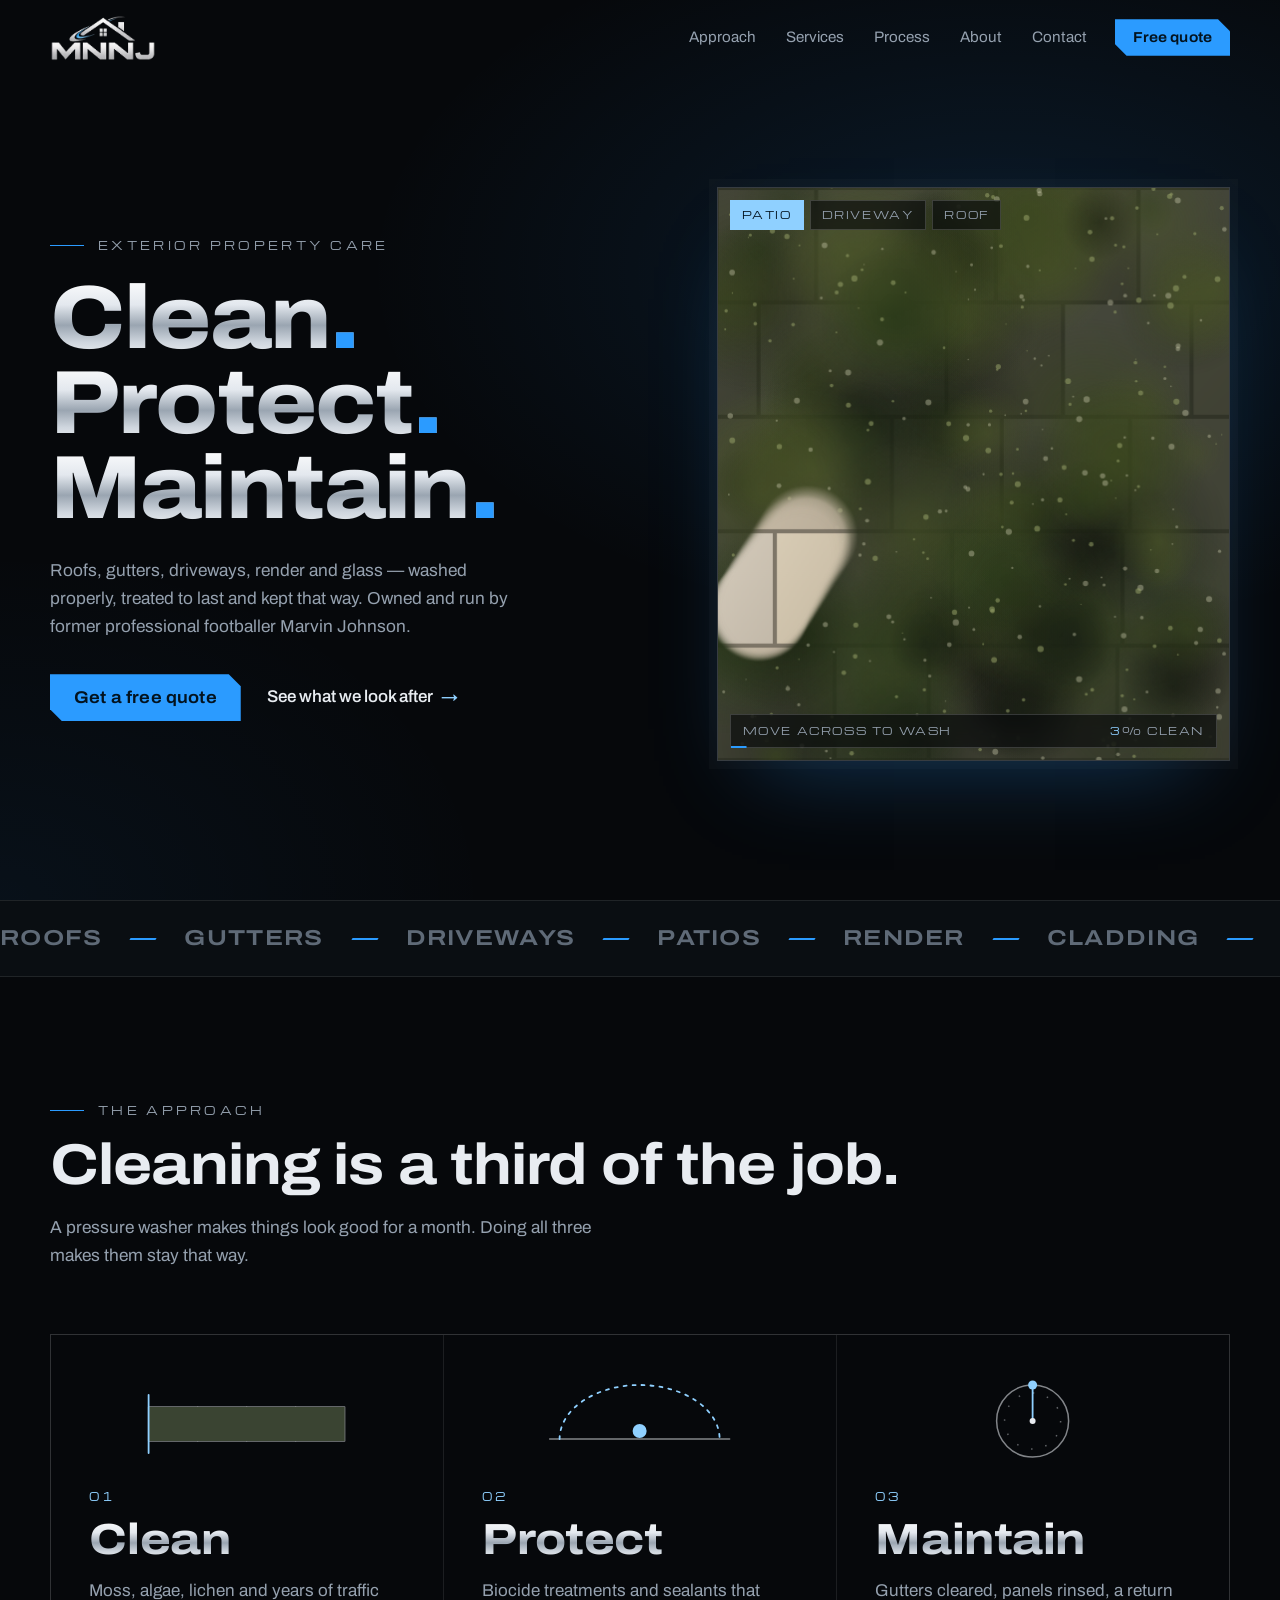
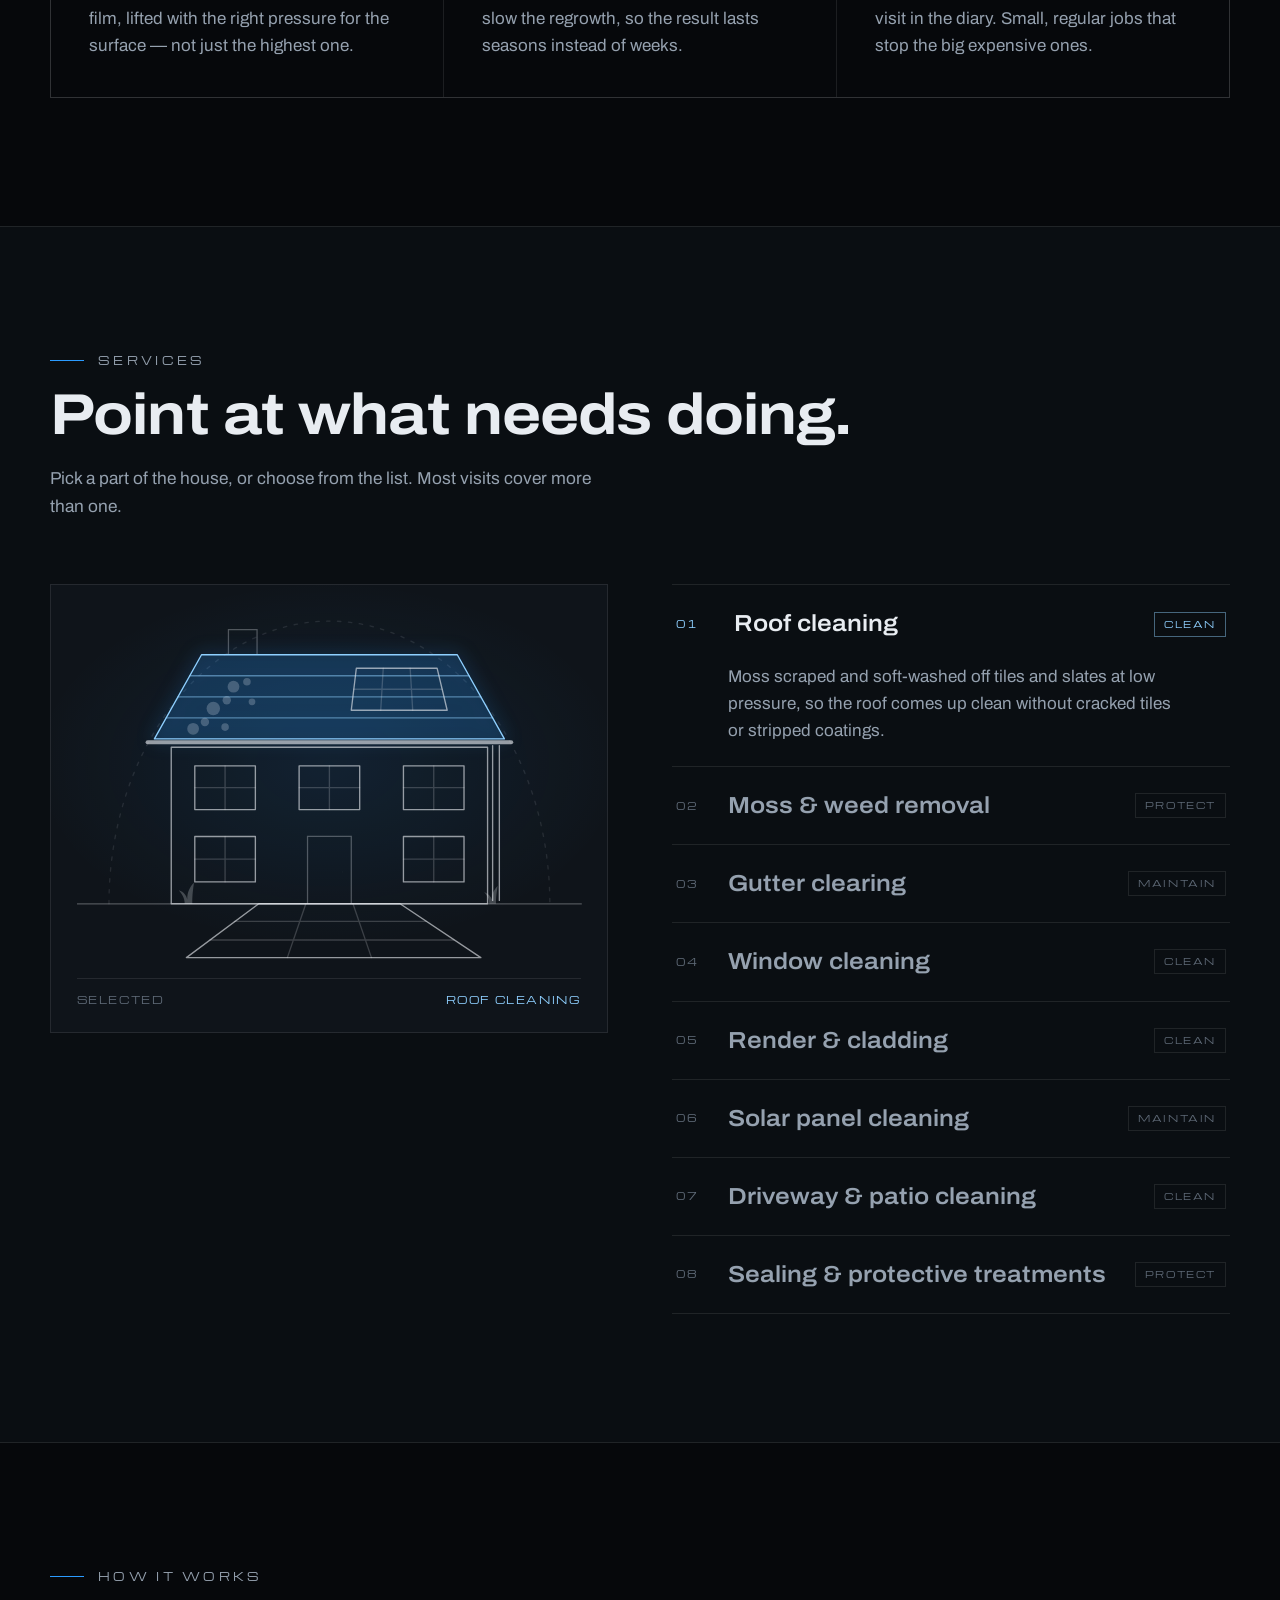
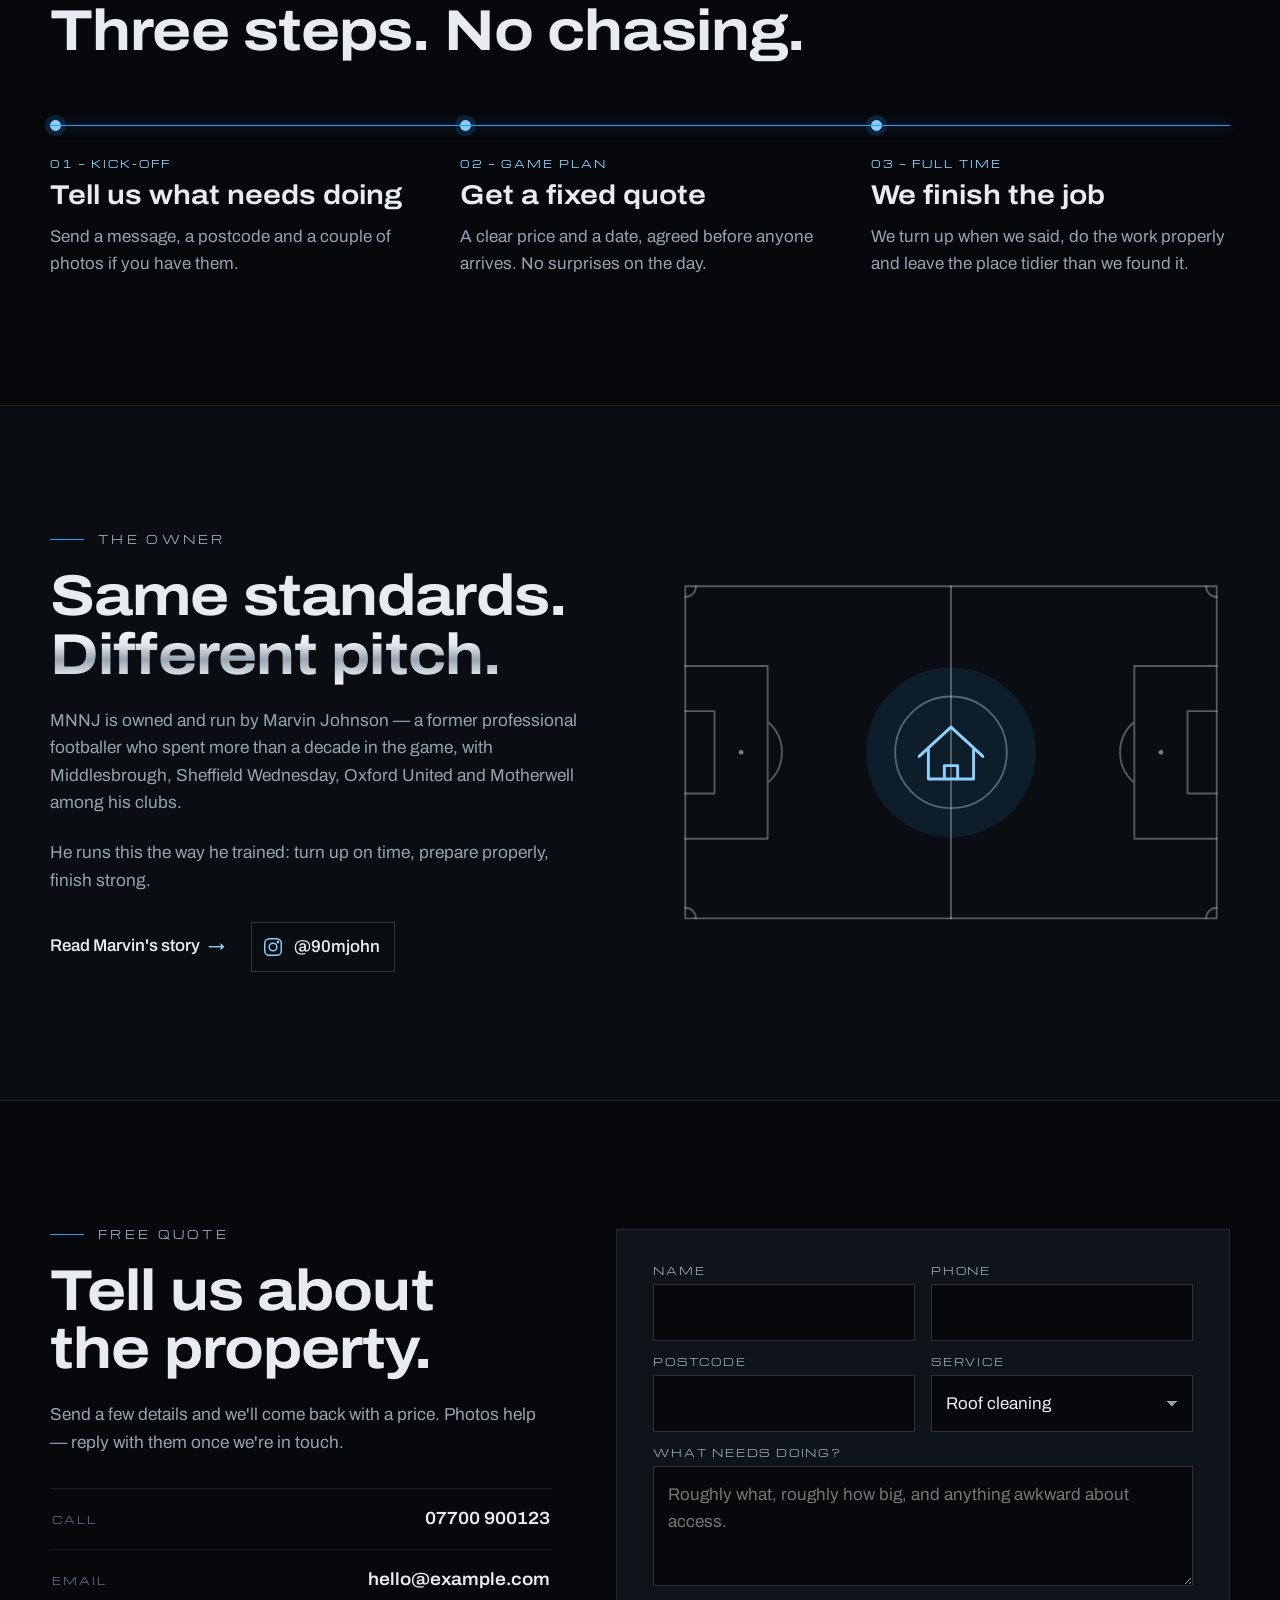
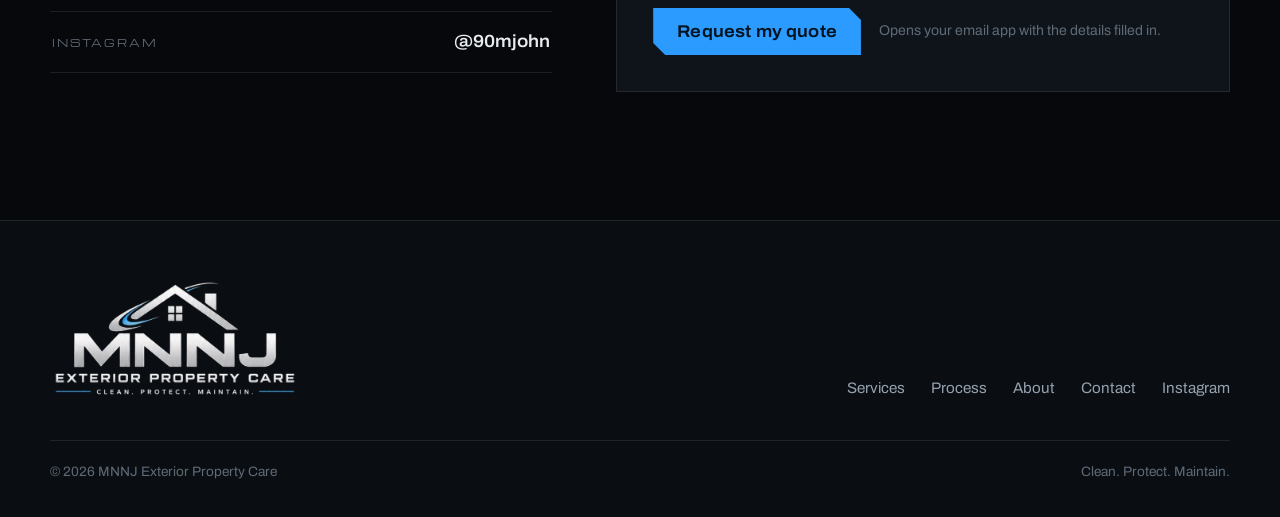
==== index.html @ 8b4bb260 "Add MNNJ Exterior Property Care site Static homepage and About page: hero with wipe-in headline and " ====
<!doctype html>
<html lang="en-GB">
<head>
  <meta charset="utf-8">
  <meta name="viewport" content="width=device-width, initial-scale=1">
  <title>MNNJ Exterior Property Care — Clean. Protect. Maintain.</title>
  <meta name="description" content="Roof, gutter, driveway, render, window and solar panel cleaning — washed properly, treated to last and kept that way. Owned and run by former professional footballer Marvin Johnson.">
  <meta name="theme-color" content="#06080b">
  <link rel="icon" href="assets/img/favicon.png">
  <link rel="preconnect" href="https://fonts.googleapis.com">
  <link rel="preconnect" href="https://fonts.gstatic.com" crossorigin>
  <link href="https://fonts.googleapis.com/css2?family=Archivo:wdth,wght@62..125,100..900&family=Michroma&display=swap" rel="stylesheet">
  <link rel="stylesheet" href="assets/css/style.css">
  <script>document.documentElement.classList.add('js')</script>
</head>
<body>
  <!-- PLACEHOLDERS to replace before launch: phone 07700 900123, email hello@example.com -->
  <a class="skip" href="#main">Skip to content</a>

  <header class="nav" id="nav">
    <div class="wrap nav__in">
      <a class="nav__brand" href="index.html" aria-label="MNNJ Exterior Property Care — home">
        <img src="assets/img/logo-mark.png" alt="" width="526" height="229">
      </a>
      <nav class="nav__links" id="menu" aria-label="Primary">
        <a href="#approach">Approach</a>
        <a href="#services">Services</a>
        <a href="#process">Process</a>
        <a href="about.html">About</a>
        <a href="#quote">Contact</a>
      </nav>
      <a class="btn btn--sm nav__cta" href="#quote">Free quote</a>
      <button class="nav__toggle" type="button" aria-expanded="false" aria-controls="menu" aria-label="Menu"><span></span></button>
    </div>
  </header>

  <main id="main">

    <!-- HERO -->
    <section class="hero">
      <div class="wrap hero__in">
        <div class="hero__copy">
          <p class="eyebrow">Exterior property care</p>
          <h1 class="hero__title">
            <span class="wipe" style="--i:0"><span class="wipe__dirty" aria-hidden="true">Clean.</span><span class="wipe__clean">Clean<i>.</i></span></span>
            <span class="wipe" style="--i:1"><span class="wipe__dirty" aria-hidden="true">Protect.</span><span class="wipe__clean">Protect<i>.</i></span></span>
            <span class="wipe" style="--i:2"><span class="wipe__dirty" aria-hidden="true">Maintain.</span><span class="wipe__clean">Maintain<i>.</i></span></span>
          </h1>
          <p class="lead hero__lead">Roofs, gutters, driveways, render and glass — washed properly, treated to last and kept that way. Owned and run by former professional footballer Marvin Johnson.</p>
          <div class="hero__cta">
            <a class="btn" href="#quote">Get a free quote</a>
            <a class="link" href="#services">See what we look after <span aria-hidden="true">→</span></a>
          </div>
        </div>

        <div class="wash" id="wash" aria-label="Interactive demo: move across the dirty surface to wash it clean">
          <canvas class="wash__surface" aria-hidden="true"></canvas>
          <canvas class="wash__grime" aria-hidden="true"></canvas>
          <div class="wash__nozzle" aria-hidden="true"></div>
          <div class="wash__tabs" role="group" aria-label="Surface">
            <button type="button" data-surface="patio" aria-pressed="true">Patio</button>
            <button type="button" data-surface="drive" aria-pressed="false">Driveway</button>
            <button type="button" data-surface="roof" aria-pressed="false">Roof</button>
          </div>
          <div class="wash__hud">
            <span class="wash__hint--mouse">Move across to wash</span>
            <span class="wash__hint--touch">Swipe to wash</span>
            <span class="wash__pct"><b>0</b>% clean</span>
            <i class="wash__bar"></i>
          </div>
          <div class="wash__done">
            <span>Spotless. That's the job.</span>
            <button type="button" class="wash__reset">Dirty it again</button>
          </div>
        </div>
      </div>
    </section>

    <!-- MARQUEE -->
    <div class="marquee" aria-hidden="true">
      <div class="marquee__track">
        <div class="marquee__set"><span>Roofs</span><span>Gutters</span><span>Driveways</span><span>Patios</span><span>Render</span><span>Cladding</span><span>Windows</span><span>Solar panels</span><span>Fascias</span><span>Decking</span></div>
        <div class="marquee__set"><span>Roofs</span><span>Gutters</span><span>Driveways</span><span>Patios</span><span>Render</span><span>Cladding</span><span>Windows</span><span>Solar panels</span><span>Fascias</span><span>Decking</span></div>
      </div>
    </div>

    <!-- APPROACH: the three words in the logo -->
    <section class="section" id="approach">
      <div class="wrap">
        <div class="section__head" data-reveal>
          <p class="eyebrow">The approach</p>
          <h2 class="h2">Cleaning is a third of the job.</h2>
          <p class="lead">A pressure washer makes things look good for a month. Doing all three makes them stay that way.</p>
        </div>

        <div class="pillars">
          <article class="pillar" data-reveal style="--d:0">
            <svg class="pillar__art art-clean" viewBox="0 0 220 96" aria-hidden="true">
              <rect class="s" x="12" y="34" width="196" height="34"/>
              <path class="s" d="M61 34v34M110 34v34M159 34v34" opacity=".45"/>
              <rect class="grime" x="12" y="34" width="196" height="34"/>
              <path class="b blade" d="M12 22v58"/>
            </svg>
            <span class="pillar__num">01</span>
            <h3 class="chrome">Clean</h3>
            <p>Moss, algae, lichen and years of traffic film, lifted with the right pressure for the surface — not just the highest one.</p>
          </article>

          <article class="pillar" data-reveal style="--d:1">
            <svg class="pillar__art art-protect" viewBox="0 0 220 96" aria-hidden="true">
              <path class="s" d="M20 66h180"/>
              <path class="b dome" d="M30 66a80 54 0 0 1 160 0"/>
              <circle class="drop" cx="110" cy="58" r="7"/>
            </svg>
            <span class="pillar__num">02</span>
            <h3 class="chrome">Protect</h3>
            <p>Biocide treatments and sealants that slow the regrowth, so the result lasts seasons instead of weeks.</p>
          </article>

          <article class="pillar" data-reveal style="--d:2">
            <svg class="pillar__art art-maintain" viewBox="0 0 220 96" aria-hidden="true">
              <circle class="s" cx="110" cy="48" r="36"/>
              <circle class="tick" cx="110" cy="48" r="28" fill="none" stroke-width="6" stroke-dasharray="1.5 13.16"/>
              <g class="hand"><path class="b" d="M110 48V14"/><circle cx="110" cy="12" r="4.5" fill="#8fd0ff"/></g>
              <circle cx="110" cy="48" r="3" fill="#e8ecf1"/>
            </svg>
            <span class="pillar__num">03</span>
            <h3 class="chrome">Maintain</h3>
            <p>Gutters cleared, panels rinsed, a return visit in the diary. Small, regular jobs that stop the big expensive ones.</p>
          </article>
        </div>
      </div>
    </section>

    <!-- SERVICES: the house is the menu -->
    <section class="section section--alt" id="services">
      <div class="wrap">
        <div class="section__head" data-reveal>
          <p class="eyebrow">Services</p>
          <h2 class="h2">Point at what needs doing.</h2>
          <p class="lead">Pick a part of the house, or choose from the list. Most visits cover more than one.</p>
        </div>

        <div class="services" id="svc">
          <div class="house-panel" data-reveal>
            <svg class="house" viewBox="20 44 600 424" role="img" aria-label="Diagram of a house showing each area we look after" data-draw>
              <path class="ln draw" d="M20 392H620"/>
              <path class="ln draw" d="M200 96V66h34v30"/>

              <g class="part part--shield" data-part="seal">
                <path d="M58 392A262 336 0 0 1 582 392"/>
              </g>

              <g class="part" data-part="roof">
                <path class="draw" d="M112 196 168 96H472l56 100Z"/>
                <path class="detail draw" d="M154 121H486M140 146H500M126 171H514"/>
              </g>

              <g class="part" data-part="solar">
                <path class="draw" d="M352 112h96l12 50H346Z"/>
                <path class="detail draw" d="M384 112l-3 50M416 112l3 50M349 137h105"/>
              </g>

              <g class="part part--fill" data-part="moss">
                <path class="hit" d="M150 186 236 120"/>
                <circle cx="158" cy="184" r="7"/><circle cx="172" cy="176" r="5"/><circle cx="182" cy="160" r="8"/>
                <circle cx="198" cy="150" r="5"/><circle cx="206" cy="134" r="7"/><circle cx="222" cy="128" r="4.5"/>
                <circle cx="196" cy="182" r="4.5"/><circle cx="228" cy="152" r="4"/>
                <path d="M148 392c0-8-4-12-7-16 6 2 9 6 10 11 0-9 3-15 8-20-1 8-2 14-2 25ZM510 392c0-7-3-10-6-14 5 2 8 5 9 9 0-7 3-12 7-16-1 7-2 12-2 21Z"/>
              </g>

              <g class="part part--line" data-part="gutter">
                <path class="hit" d="M104 200H536M518 203V388"/>
                <path class="thick draw" d="M104 200H536"/>
                <path class="draw" d="M514 204V388M522 204V388"/>
              </g>

              <g class="part" data-part="walls">
                <path class="draw" d="M132 206H508V392H132Z"/>
              </g>

              <path class="ln draw" d="M294 392V312h52v80M336 354h.1"/>

              <g class="part" data-part="windows">
                <rect class="draw" x="160" y="228" width="72" height="52"/>
                <rect class="draw" x="284" y="228" width="72" height="52"/>
                <rect class="draw" x="408" y="228" width="72" height="52"/>
                <rect class="draw" x="160" y="312" width="72" height="54"/>
                <rect class="draw" x="408" y="312" width="72" height="54"/>
                <path class="detail draw" d="M196 228v52M320 228v52M444 228v52M196 312v54M444 312v54M160 254h72M284 254h72M408 254h72M160 339h72M408 339h72"/>
              </g>

              <g class="part" data-part="drive">
                <path class="draw" d="M236 392H404l96 64H150Z"/>
                <path class="detail draw" d="M207 413H435M178 435H468M292 392l-22 64M348 392l22 64"/>
              </g>
            </svg>
            <p class="house-panel__cap"><span>Selected</span><b id="svc-cap">Roof cleaning</b></p>
          </div>

          <ol class="svc" data-reveal>
            <li class="svc__item" data-part="roof">
              <button class="svc__btn" type="button"><span class="svc__num">01</span><span class="svc__name">Roof cleaning</span><span class="svc__tag">Clean</span></button>
              <div class="svc__body"><div><p>Moss scraped and soft-washed off tiles and slates at low pressure, so the roof comes up clean without cracked tiles or stripped coatings.</p></div></div>
            </li>
            <li class="svc__item" data-part="moss">
              <button class="svc__btn" type="button"><span class="svc__num">02</span><span class="svc__name">Moss &amp; weed removal</span><span class="svc__tag">Protect</span></button>
              <div class="svc__body"><div><p>Growth cleared from roofs, paths and paving joints, then treated so it's slow to come back.</p></div></div>
            </li>
            <li class="svc__item" data-part="gutter">
              <button class="svc__btn" type="button"><span class="svc__num">03</span><span class="svc__name">Gutter clearing</span><span class="svc__tag">Maintain</span></button>
              <div class="svc__body"><div><p>Gutters and downpipes vacuumed out from the ground and checked for flow — before the overflow reaches your brickwork.</p></div></div>
            </li>
            <li class="svc__item" data-part="windows">
              <button class="svc__btn" type="button"><span class="svc__num">04</span><span class="svc__name">Window cleaning</span><span class="svc__tag">Clean</span></button>
              <div class="svc__body"><div><p>Frames, sills and glass cleaned with purified water for a finish that dries without streaks or spots.</p></div></div>
            </li>
            <li class="svc__item" data-part="walls">
              <button class="svc__btn" type="button"><span class="svc__num">05</span><span class="svc__name">Render &amp; cladding</span><span class="svc__tag">Clean</span></button>
              <div class="svc__body"><div><p>Green and red algae staining removed from render, cladding, fascias and soffits with a gentle soft-wash.</p></div></div>
            </li>
            <li class="svc__item" data-part="solar">
              <button class="svc__btn" type="button"><span class="svc__num">06</span><span class="svc__name">Solar panel cleaning</span><span class="svc__tag">Maintain</span></button>
              <div class="svc__body"><div><p>Dirt and bird mess rinsed off with soft brushes and pure water, so your panels aren't generating through a film of grime.</p></div></div>
            </li>
            <li class="svc__item" data-part="drive">
              <button class="svc__btn" type="button"><span class="svc__num">07</span><span class="svc__name">Driveway &amp; patio cleaning</span><span class="svc__tag">Clean</span></button>
              <div class="svc__body"><div><p>Block paving, flags, tarmac and decking pressure-washed back to their original colour, with joints re-sanded where needed.</p></div></div>
            </li>
            <li class="svc__item" data-part="seal">
              <button class="svc__btn" type="button"><span class="svc__num">08</span><span class="svc__name">Sealing &amp; protective treatments</span><span class="svc__tag">Protect</span></button>
              <div class="svc__body"><div><p>A sealant or biocide finish after cleaning that repels water, resists stains and stretches the time between cleans.</p></div></div>
            </li>
          </ol>
        </div>
      </div>
    </section>

    <!-- PROCESS -->
    <section class="section" id="process">
      <div class="wrap">
        <div class="section__head" data-reveal>
          <p class="eyebrow">How it works</p>
          <h2 class="h2">Three steps. No chasing.</h2>
        </div>
        <ol class="steps" data-reveal>
          <li class="step" style="--d:0">
            <span class="step__k">01 — Kick-off</span>
            <h3>Tell us what needs doing</h3>
            <p>Send a message, a postcode and a couple of photos if you have them.</p>
          </li>
          <li class="step" style="--d:1">
            <span class="step__k">02 — Game plan</span>
            <h3>Get a fixed quote</h3>
            <p>A clear price and a date, agreed before anyone arrives. No surprises on the day.</p>
          </li>
          <li class="step" style="--d:2">
            <span class="step__k">03 — Full time</span>
            <h3>We finish the job</h3>
            <p>We turn up when we said, do the work properly and leave the place tidier than we found it.</p>
          </li>
        </ol>
      </div>
    </section>

    <!-- FOUNDER -->
    <section class="section section--alt" id="owner">
      <div class="wrap founder">
        <div class="founder__copy" data-reveal>
          <p class="eyebrow">The owner</p>
          <h2 class="h2">Same standards. <span class="chrome">Different pitch.</span></h2>
          <p class="lead">MNNJ is owned and run by Marvin Johnson — a former professional footballer who spent more than a decade in the game, with Middlesbrough, Sheffield Wednesday, Oxford United and Motherwell among his clubs.</p>
          <p class="lead">He runs this the way he trained: turn up on time, prepare properly, finish strong.</p>
          <div class="founder__links">
            <a class="link" href="about.html">Read Marvin's story <span aria-hidden="true">→</span></a>
            <a class="ig" href="https://www.instagram.com/90mjohn/" target="_blank" rel="noopener">
              <svg viewBox="0 0 24 24" aria-hidden="true"><rect x="3" y="3" width="18" height="18" rx="5"/><circle cx="12" cy="12" r="4.2"/><circle cx="17.3" cy="6.7" r=".6"/></svg>
              @90mjohn
            </a>
          </div>
        </div>

        <svg class="pitch" viewBox="0 0 420 270" role="img" aria-label="A football pitch with a house at the centre spot" data-draw data-reveal>
          <circle class="pitch__glow" cx="210" cy="135" r="64"/>
          <rect class="draw" x="10" y="10" width="400" height="250"/>
          <path class="draw" d="M210 10V260"/>
          <circle class="draw" cx="210" cy="135" r="42"/>
          <path class="draw" d="M10 70H72V200H10M10 104H32V166H10M72 112a30 30 0 0 1 0 46"/>
          <path class="draw" d="M410 70H348V200H410M410 104H388V166H410M348 112a30 30 0 0 0 0 46"/>
          <path class="draw" d="M10 18a8 8 0 0 0 8-8M402 10a8 8 0 0 0 8 8M410 252a8 8 0 0 0-8 8M18 260a8 8 0 0 0-8-8"/>
          <circle class="spot" cx="52" cy="135" r="1.8"/><circle class="spot" cx="368" cy="135" r="1.8"/>
          <path class="draw home" d="M186 138 210 116l24 22M193 133v22h34v-22M205 155v-10h10v10"/>
        </svg>
      </div>
    </section>

    <!-- QUOTE -->
    <section class="section" id="quote">
      <div class="wrap quote">
        <div class="quote__copy" data-reveal>
          <p class="eyebrow">Free quote</p>
          <h2 class="h2">Tell us about the property.</h2>
          <p class="lead">Send a few details and we'll come back with a price. Photos help — reply with them once we're in touch.</p>
          <div class="contact">
            <a href="tel:+447700900123"><span>Call</span><b>07700 900123</b></a>
            <a href="mailto:hello@example.com"><span>Email</span><b>hello@example.com</b></a>
            <a href="https://www.instagram.com/90mjohn/" target="_blank" rel="noopener"><span>Instagram</span><b>@90mjohn</b></a>
          </div>
        </div>

        <form class="form" id="quote-form" data-reveal data-to="hello@example.com">
          <div class="field">
            <label for="f-name">Name</label>
            <input id="f-name" name="name" autocomplete="name" required>
          </div>
          <div class="field">
            <label for="f-phone">Phone</label>
            <input id="f-phone" name="phone" type="tel" autocomplete="tel" required>
          </div>
          <div class="field">
            <label for="f-postcode">Postcode</label>
            <input id="f-postcode" name="postcode" autocomplete="postal-code" required>
          </div>
          <div class="field">
            <label for="f-service">Service</label>
            <select id="f-service" name="service">
              <option>Roof cleaning</option>
              <option>Moss &amp; weed removal</option>
              <option>Gutter clearing</option>
              <option>Window cleaning</option>
              <option>Render &amp; cladding</option>
              <option>Solar panel cleaning</option>
              <option>Driveway &amp; patio cleaning</option>
              <option>Sealing &amp; protective treatments</option>
              <option>Not sure — advise me</option>
            </select>
          </div>
          <div class="field field--full">
            <label for="f-msg">What needs doing?</label>
            <textarea id="f-msg" name="message" placeholder="Roughly what, roughly how big, and anything awkward about access."></textarea>
          </div>
          <div class="form__foot">
            <button class="btn" type="submit">Request my quote</button>
            <p class="form__note">Opens your email app with the details filled in.</p>
          </div>
        </form>
      </div>
    </section>
  </main>

  <footer class="footer">
    <div class="wrap">
      <div class="footer__in">
        <img class="footer__logo" src="assets/img/logo.png" alt="MNNJ Exterior Property Care — Clean. Protect. Maintain." width="628" height="309" loading="lazy">
        <nav class="footer__links" aria-label="Footer">
          <a href="#services">Services</a>
          <a href="#process">Process</a>
          <a href="about.html">About</a>
          <a href="#quote">Contact</a>
          <a href="https://www.instagram.com/90mjohn/" target="_blank" rel="noopener">Instagram</a>
        </nav>
      </div>
      <div class="footer__legal">
        <span>© <span data-year>2026</span> MNNJ Exterior Property Care</span>
        <span>Clean. Protect. Maintain.</span>
      </div>
    </div>
  </footer>

  <script src="assets/js/main.js" defer></script>
</body>
</html>
---- assets/css/style.css ----
/* MNNJ Exterior Property Care
   Palette and type are taken from the logo: black, brushed chrome, one electric blue. */

:root {
  --bg: #06080b;
  --bg-2: #0a0e12;
  --panel: #0f141a;
  --panel-2: #141a21;
  --line: rgba(255, 255, 255, .09);
  --line-2: rgba(255, 255, 255, .17);
  --text: #e8ecf1;
  --muted: #95a1af;
  --dim: #5f6a77;
  --blue: #2b9bff;
  --blue-hi: #8fd0ff;
  --chrome: linear-gradient(180deg, #fff 0%, #e3e8ee 34%, #9aa5b1 58%, #cfd6de 78%, #f4f6f8 100%);
  --ease: cubic-bezier(.2, .7, .2, 1);
  --ease-io: cubic-bezier(.7, 0, .2, 1);
  --wrap: min(1180px, 100% - 40px);
  --nav-h: 76px;
}

*, *::before, *::after { box-sizing: border-box; }

html { scroll-behavior: smooth; scroll-padding-top: var(--nav-h); -webkit-text-size-adjust: 100%; }

body {
  margin: 0;
  background: var(--bg);
  color: var(--text);
  font: 400 17px/1.6 "Archivo", system-ui, -apple-system, "Segoe UI", sans-serif;
  -webkit-font-smoothing: antialiased;
  overflow-x: hidden;
}

img, svg, canvas { display: block; max-width: 100%; }
a { color: inherit; text-decoration: none; }
button, input, select, textarea { font: inherit; color: inherit; }
h1, h2, h3, p { margin: 0; }
ol, ul { margin: 0; padding: 0; list-style: none; }

:focus-visible { outline: 2px solid var(--blue-hi); outline-offset: 3px; border-radius: 2px; }

.wrap { width: var(--wrap); margin-inline: auto; }

.skip {
  position: absolute; left: 12px; top: -60px; z-index: 100;
  background: var(--blue); color: #03131f; padding: 10px 14px; font-weight: 600;
}
.skip:focus { top: 12px; }

/* ---------- type ---------- */

.eyebrow {
  display: inline-flex; align-items: center; gap: 14px;
  font: 400 11px/1 "Michroma", "Archivo", sans-serif;
  letter-spacing: .3em; text-transform: uppercase; color: var(--muted);
}
.eyebrow::before { content: ""; width: 34px; height: 1px; background: var(--blue); }

.h2 {
  font-size: clamp(2rem, 4.5vw, 3.6rem);
  font-weight: 700; font-stretch: 114%;
  line-height: 1.02; letter-spacing: -.015em;
  text-wrap: balance;
}
.chrome {
  background: var(--chrome);
  -webkit-background-clip: text; background-clip: text;
  color: transparent;
}
.lead { color: var(--muted); font-size: clamp(1rem, 1.35vw, 1.15rem); max-width: 56ch; text-wrap: pretty; }

/* ---------- buttons ---------- */

.btn {
  position: relative; display: inline-flex; align-items: center; gap: 10px;
  padding: 15px 24px; border: 0; cursor: pointer; overflow: hidden;
  background: var(--blue); color: #03131f;
  font-weight: 650; font-stretch: 108%; letter-spacing: .01em; line-height: 1;
  clip-path: polygon(0 0, calc(100% - 12px) 0, 100% 12px, 100% 100%, 12px 100%, 0 calc(100% - 12px));
  transition: background .3s, transform .3s var(--ease);
}
.btn::after {
  content: ""; position: absolute; inset: 0;
  background: linear-gradient(105deg, transparent 35%, rgba(255, 255, 255, .55) 50%, transparent 65%);
  transform: translateX(-120%);
}
.btn:hover { background: var(--blue-hi); transform: translateY(-2px); }
.btn:hover::after { transform: translateX(120%); transition: transform .7s var(--ease); }
.btn--sm { padding: 11px 18px; font-size: .9rem; }
.btn--ghost { background: transparent; color: var(--text); box-shadow: inset 0 0 0 1px var(--line-2); clip-path: none; }
.btn--ghost:hover { background: rgba(255, 255, 255, .06); }

.link {
  display: inline-flex; align-items: center; gap: 8px;
  font-weight: 550; color: var(--text);
  background: linear-gradient(var(--blue), var(--blue)) 0 100% / 0 1px no-repeat;
  padding-bottom: 3px; transition: background-size .4s var(--ease);
}
.link:hover { background-size: 100% 1px; }
.link span { transition: transform .4s var(--ease); color: var(--blue-hi); }
.link:hover span { transform: translateX(4px); }

/* ---------- nav ---------- */

.nav {
  position: fixed; inset: 0 0 auto 0; z-index: 50; height: var(--nav-h);
  transition: background .4s, border-color .4s, backdrop-filter .4s;
  border-bottom: 1px solid transparent;
}
.nav--solid {
  background: rgba(6, 8, 11, .78);
  backdrop-filter: blur(14px) saturate(140%); -webkit-backdrop-filter: blur(14px) saturate(140%);
  border-bottom-color: var(--line);
}
.nav__in { height: 100%; display: flex; align-items: center; gap: 28px; }
.nav__brand { margin-right: auto; }
.nav__brand img { height: 46px; width: auto; }
.nav__links { display: flex; gap: 30px; font-size: .95rem; color: var(--muted); }
.nav__links a { position: relative; padding: 6px 0; transition: color .25s; }
.nav__links a::after {
  content: ""; position: absolute; left: 0; right: 0; bottom: 0; height: 1px; background: var(--blue);
  transform: scaleX(0); transform-origin: left; transition: transform .35s var(--ease);
}
.nav__links a:hover, .nav__links a[aria-current] { color: var(--text); }
.nav__links a:hover::after, .nav__links a[aria-current]::after { transform: scaleX(1); }
.nav__toggle { display: none; }

/* ---------- hero ---------- */

.hero {
  position: relative; min-height: min(100svh, 980px);
  padding: calc(var(--nav-h) + 28px) 0 56px;
  display: grid; align-items: center;
  background:
    radial-gradient(900px 520px at 78% 30%, rgba(43, 155, 255, .13), transparent 70%),
    radial-gradient(700px 500px at 0% 100%, rgba(43, 155, 255, .06), transparent 70%);
}
.hero__in { display: grid; grid-template-columns: 1.08fr .92fr; gap: clamp(28px, 5vw, 72px); align-items: center; }

.hero__title {
  margin: 22px 0 26px;
  font-size: clamp(3rem, 7vw, 6.3rem);
  font-weight: 800; font-stretch: 112%;
  line-height: .95; letter-spacing: -.02em;
}
/* Each word starts grimy and is wiped clean by a blue blade — the logo's swoosh, working. */
.wipe { position: relative; display: block; width: max-content; max-width: 100%; }
.wipe__dirty {
  display: block; color: #343c2e; filter: blur(1.2px);
  animation: dirt-out .45s linear both;
  animation-delay: calc(var(--i) * .26s + 1.15s);
}
.wipe__clean {
  position: absolute; inset: 0;
  background: var(--chrome); -webkit-background-clip: text; background-clip: text; color: transparent;
  clip-path: inset(-12% 100% -12% 0);
  animation: wipe 1s var(--ease-io) forwards;
  animation-delay: calc(var(--i) * .26s + .35s);
}
.wipe__clean i { font-style: normal; color: var(--blue); }
.wipe::after {
  content: ""; position: absolute; top: 4%; bottom: 4%; left: 0; width: 3px;
  background: var(--blue-hi); box-shadow: 0 0 20px 5px rgba(43, 155, 255, .7);
  opacity: 0;
  animation: blade 1s var(--ease-io) forwards;
  animation-delay: calc(var(--i) * .26s + .35s);
}
@keyframes wipe { to { clip-path: inset(-12% 0 -12% 0); } }
@keyframes blade { 0% { left: 0; opacity: 0; } 8%, 92% { opacity: 1; } 100% { left: 100%; opacity: 0; } }
@keyframes dirt-out { to { opacity: 0; } }

.hero__lead { max-width: 47ch; }
.hero__cta { display: flex; flex-wrap: wrap; align-items: center; gap: 26px; margin-top: 34px; }

/* ---------- wash pane ---------- */

.wash {
  position: relative; aspect-ratio: 5 / 5.6; max-height: 72svh; width: 100%;
  justify-self: end;
  border: 1px solid var(--line-2); background: var(--panel);
  box-shadow: 0 40px 90px -40px rgba(43, 155, 255, .35), 0 0 0 8px rgba(255, 255, 255, .02);
  overflow: hidden; cursor: none; touch-action: pan-y; user-select: none;
}
.wash canvas { position: absolute; inset: 0; width: 100%; height: 100%; }
.wash__grime { transition: opacity .9s var(--ease); }
.wash.is-done .wash__grime { opacity: 0; }

.wash__nozzle {
  position: absolute; left: 0; top: 0; width: 64px; height: 64px; margin: -32px 0 0 -32px;
  border: 1.5px solid rgba(255, 255, 255, .9); border-radius: 50%;
  box-shadow: 0 0 0 6px rgba(143, 208, 255, .18), 0 0 26px rgba(143, 208, 255, .7), inset 0 0 18px rgba(255, 255, 255, .35);
  opacity: 0; transition: opacity .25s; pointer-events: none; will-change: transform;
}
.wash.is-live .wash__nozzle { opacity: 1; }

.wash__tabs { position: absolute; left: 12px; top: 12px; display: flex; gap: 6px; }
.wash__tabs button, .wash__hud, .wash__done button {
  font: 400 10px/1 "Michroma", sans-serif; letter-spacing: .16em; text-transform: uppercase; white-space: nowrap;
}
.wash__tabs button {
  padding: 9px 11px; cursor: pointer; border: 1px solid var(--line-2);
  background: rgba(6, 8, 11, .62); color: var(--muted);
  backdrop-filter: blur(8px); -webkit-backdrop-filter: blur(8px);
  transition: color .25s, border-color .25s, background .25s;
}
.wash__tabs button:hover { color: var(--text); }
.wash__tabs button[aria-pressed="true"] { color: #03131f; background: var(--blue-hi); border-color: var(--blue-hi); }

.wash__hud {
  position: absolute; left: 12px; right: 12px; bottom: 12px;
  display: flex; justify-content: space-between; align-items: center; gap: 12px;
  padding: 11px 12px; background: rgba(6, 8, 11, .62); border: 1px solid var(--line-2);
  backdrop-filter: blur(8px); -webkit-backdrop-filter: blur(8px);
  color: var(--muted); pointer-events: none; transition: opacity .4s;
}
.wash__hud b { color: var(--blue-hi); font-weight: 400; }
.wash__hint--touch { display: none; }
@media (hover: none) { .wash__hint--mouse { display: none; } .wash__hint--touch { display: inline; } }
.wash__bar { position: absolute; left: 0; bottom: -1px; height: 2px; width: 100%; background: var(--blue); transform: scaleX(var(--p, 0)); transform-origin: left; transition: transform .25s linear; }

.wash__done {
  position: absolute; inset: auto 12px 12px; display: flex; justify-content: space-between; align-items: center; gap: 12px;
  padding: 10px 10px 10px 14px; background: rgba(6, 8, 11, .72); border: 1px solid var(--blue);
  backdrop-filter: blur(8px); -webkit-backdrop-filter: blur(8px);
  font-weight: 600; font-stretch: 110%;
  opacity: 0; transform: translateY(8px); pointer-events: none; transition: opacity .5s, transform .5s var(--ease);
}
.wash__done button { padding: 9px 11px; cursor: pointer; background: transparent; border: 1px solid var(--line-2); color: var(--text); }
.wash__done button:hover { border-color: var(--blue-hi); color: var(--blue-hi); }
.wash.is-done .wash__done { opacity: 1; transform: none; pointer-events: auto; }
.wash.is-done .wash__hud { opacity: 0; }
.wash.is-done { cursor: default; }
.wash.is-done .wash__nozzle { opacity: 0; }

/* ---------- marquee ---------- */

.marquee { border-block: 1px solid var(--line); overflow: hidden; padding: 20px 0; background: var(--bg-2); }
.marquee__track { display: flex; width: max-content; animation: marquee 46s linear infinite; }
.marquee:hover .marquee__track { animation-play-state: paused; }
.marquee__set { display: flex; align-items: center; }
.marquee__set span {
  font-weight: 650; font-stretch: 122%; font-size: clamp(1rem, 1.8vw, 1.35rem);
  text-transform: uppercase; letter-spacing: .06em; color: var(--dim); white-space: nowrap;
}
.marquee__set span::after {
  content: ""; display: inline-block; width: 26px; height: 2px; margin: 0 28px; vertical-align: middle;
  background: var(--blue); transform: skewX(-30deg);
}
@keyframes marquee { to { transform: translateX(-50%); } }

/* ---------- sections ---------- */

.section { padding: clamp(76px, 10vw, 140px) 0; }
.section--alt { background: var(--bg-2); border-block: 1px solid var(--line); }
.section__head { display: grid; gap: 20px; margin-bottom: clamp(36px, 5vw, 64px); }

.js [data-reveal] { opacity: 0; transform: translateY(22px); transition: opacity .8s var(--ease), transform .8s var(--ease); transition-delay: calc(var(--d, 0) * 90ms); }
.js [data-reveal].is-in { opacity: 1; transform: none; }

/* ---------- pillars ---------- */

.pillars { display: grid; grid-template-columns: repeat(3, 1fr); gap: 1px; background: var(--line); border: 1px solid var(--line); }
.pillar { position: relative; background: var(--bg); padding: clamp(24px, 3vw, 40px); display: grid; gap: 16px; align-content: start; overflow: hidden; }
.pillar::before {
  content: ""; position: absolute; left: 0; top: 0; height: 2px; width: 100%;
  background: var(--blue); transform: scaleX(0); transform-origin: left; transition: transform .6s var(--ease);
}
.pillar:hover::before { transform: scaleX(1); }
.pillar__num { font: 400 11px/1 "Michroma", sans-serif; letter-spacing: .2em; color: var(--blue-hi); }
.pillar h3 { font-size: clamp(1.9rem, 3.4vw, 2.8rem); font-weight: 750; font-stretch: 116%; line-height: 1; letter-spacing: -.01em; }
.pillar p { color: var(--muted); }
.pillar__art { width: 100%; height: 96px; margin-bottom: 6px; }
.pillar__art .s { fill: none; stroke: rgba(232, 236, 241, .55); stroke-width: 1.5; stroke-linecap: round; stroke-linejoin: round; }
.pillar__art .b { fill: none; stroke: var(--blue-hi); stroke-width: 1.8; stroke-linecap: round; }

/* Clean: a blade crosses a grimy slab and leaves it bright */
.art-clean .grime { fill: #3a4432; stroke: none; transform-box: fill-box; transform-origin: 100% 50%; animation: art-wipe 4.2s var(--ease-io) infinite; }
.art-clean .blade { animation: art-blade 4.2s var(--ease-io) infinite; }
@keyframes art-wipe { 0%, 10% { transform: scaleX(1); opacity: 1; } 55%, 86% { transform: scaleX(0); opacity: 1; } 87% { transform: scaleX(1); opacity: 0; } 100% { transform: scaleX(1); opacity: 1; } }
@keyframes art-blade { 0%, 10% { transform: translateX(0); opacity: 0; } 14% { opacity: 1; } 52% { opacity: 1; } 55%, 100% { transform: translateX(196px); opacity: 0; } }

/* Protect: a drop lands on a sealed surface, beads and runs off */
.art-protect .drop { fill: var(--blue-hi); animation: art-drop 3.6s cubic-bezier(.5, 0, .9, .6) infinite; transform-origin: 110px 58px; }
.art-protect .dome { stroke-dasharray: 3 6; animation: art-dash 9s linear infinite; }
@keyframes art-drop {
  0% { transform: translate(0, -46px) scale(.6, 1.3); opacity: 0; }
  12% { opacity: 1; }
  34% { transform: translate(0, 0) scale(1.35, .7); }
  44% { transform: translate(0, 0) scale(1, 1); }
  58% { transform: translate(0, 0) scale(1, 1); }
  92% { transform: translate(86px, 0) scale(1.1, .9); opacity: 1; }
  100% { transform: translate(96px, 18px) scale(.8, 1.2); opacity: 0; }
}
@keyframes art-dash { to { stroke-dashoffset: -90; } }

/* Maintain: one lap of the year, a visit marked on it */
.art-maintain .hand { transform-origin: 110px 48px; animation: art-spin 8s linear infinite; }
.art-maintain .tick { stroke: rgba(232, 236, 241, .4); stroke-width: 1.5; }
@keyframes art-spin { to { transform: rotate(360deg); } }

/* ---------- services ---------- */

.services { display: grid; grid-template-columns: 1fr 1fr; gap: clamp(28px, 5vw, 72px); align-items: start; }
.house-panel {
  position: sticky; top: calc(var(--nav-h) + 24px);
  border: 1px solid var(--line); background:
    radial-gradient(420px 260px at 50% 40%, rgba(43, 155, 255, .1), transparent 70%), var(--panel);
  padding: clamp(14px, 2vw, 28px);
}
.house { width: 100%; height: auto; overflow: visible; }
.house .ln { fill: none; stroke: rgba(232, 236, 241, .3); stroke-width: 1.5; }
.part { cursor: pointer; transition: filter .35s; }
.part > * { fill: transparent; stroke: rgba(232, 236, 241, .62); stroke-width: 1.6; stroke-linejoin: round; stroke-linecap: round; transition: stroke .35s, fill .35s; }
.part > .detail { fill: none; stroke: rgba(232, 236, 241, .2); pointer-events: none; }
.part > .hit { stroke: transparent !important; stroke-width: 18; fill: none; pointer-events: stroke; }
.part--fill > * { stroke: none; fill: rgba(232, 236, 241, .24); }
.part--line > * { fill: none; }
.part--line > .thick { stroke-width: 5; }
.part.is-active { filter: drop-shadow(0 0 10px rgba(43, 155, 255, .6)); }
.part.is-active > * { stroke: var(--blue-hi); fill: rgba(43, 155, 255, .14); }
.part.is-active > .detail { stroke: rgba(143, 208, 255, .5); fill: none; }
.part--fill.is-active > * { stroke: none; fill: var(--blue-hi); }
.part--line.is-active > * { fill: none; }
.part--shield { pointer-events: none; }
.part--shield > * { fill: none; stroke: rgba(232, 236, 241, .1); stroke-dasharray: 4 9; }
.part--shield.is-active > * { fill: rgba(43, 155, 255, .05); stroke: var(--blue-hi); animation: art-dash 5s linear infinite; }

/* line-art draws itself in when it scrolls into view */
.js [data-draw] .draw { stroke-dasharray: var(--len); stroke-dashoffset: var(--len); }
.js [data-draw].is-in .draw { stroke-dashoffset: 0; transition: stroke-dashoffset 1.5s var(--ease-io) calc(var(--n, 0) * 45ms), stroke .35s, fill .35s; }
.js [data-draw].is-drawn .draw { stroke-dasharray: none; transition: stroke .35s, fill .35s; }

.house-panel__cap { display: flex; justify-content: space-between; gap: 12px; margin-top: 10px; padding-top: 14px; border-top: 1px solid var(--line); font: 400 10px/1.4 "Michroma", sans-serif; letter-spacing: .16em; text-transform: uppercase; color: var(--dim); }
.house-panel__cap b { color: var(--blue-hi); font-weight: 400; }

.svc { border-top: 1px solid var(--line); }
.svc__item { border-bottom: 1px solid var(--line); }
.svc__btn {
  width: 100%; display: grid; grid-template-columns: 44px 1fr auto; align-items: center; gap: 8px;
  padding: 20px 4px; background: none; border: 0; cursor: pointer; text-align: left;
}
.svc__num { font: 400 10px/1 "Michroma", sans-serif; letter-spacing: .14em; color: var(--dim); transition: color .3s; }
.svc__name { font-size: clamp(1.1rem, 1.9vw, 1.45rem); font-weight: 600; font-stretch: 110%; color: var(--muted); transition: color .3s, transform .4s var(--ease); }
.svc__tag { font: 400 9px/1 "Michroma", sans-serif; letter-spacing: .18em; text-transform: uppercase; color: var(--dim); padding: 7px 9px; border: 1px solid var(--line); transition: color .3s, border-color .3s; }
.svc__btn:hover .svc__name, .svc__item.is-active .svc__name { color: var(--text); transform: translateX(6px); }
.svc__item.is-active .svc__num { color: var(--blue-hi); }
.svc__item.is-active .svc__tag { color: var(--blue-hi); border-color: rgba(143, 208, 255, .45); }
.svc__body { display: grid; grid-template-rows: 0fr; transition: grid-template-rows .5s var(--ease); }
.svc__item.is-active .svc__body { grid-template-rows: 1fr; }
.svc__body > div { overflow: hidden; }
.svc__body p { padding: 0 4px 22px 56px; color: var(--muted); max-width: 52ch; }

/* ---------- process ---------- */

.steps { position: relative; display: grid; grid-template-columns: repeat(3, 1fr); gap: clamp(20px, 4vw, 56px); padding-top: 34px; }
.steps::before, .steps::after { content: ""; position: absolute; left: 0; top: 0; height: 1px; width: 100%; background: var(--line-2); }
.steps::after { background: var(--blue); transform: scaleX(0); transform-origin: left; transition: transform 1.8s var(--ease-io) .2s; box-shadow: 0 0 12px rgba(43, 155, 255, .8); }
.steps.is-in::after { transform: scaleX(1); }
.step { position: relative; display: grid; gap: 12px; align-content: start; }
.step::before {
  content: ""; position: absolute; top: -39px; left: 0; width: 11px; height: 11px; border-radius: 50%;
  background: var(--bg-2); border: 1px solid var(--line-2); transition: background .4s, border-color .4s, box-shadow .4s;
  transition-delay: calc(var(--d, 0) * .6s + .3s);
}
.steps.is-in .step::before { background: var(--blue-hi); border-color: var(--blue-hi); box-shadow: 0 0 0 5px rgba(43, 155, 255, .18); }
.step__k { font: 400 10px/1 "Michroma", sans-serif; letter-spacing: .2em; text-transform: uppercase; color: var(--blue-hi); }
.step h3 { font-size: clamp(1.25rem, 2.2vw, 1.7rem); font-weight: 650; font-stretch: 112%; line-height: 1.1; }
.step p { color: var(--muted); }

/* ---------- founder ---------- */

.founder { display: grid; grid-template-columns: 1fr 1fr; gap: clamp(28px, 5vw, 72px); align-items: center; }
.founder__copy { display: grid; gap: 22px; justify-items: start; }
.founder__links { display: flex; flex-wrap: wrap; gap: 26px; align-items: center; margin-top: 6px; }
.pitch { width: 100%; height: auto; }
.pitch .draw { fill: none; stroke: rgba(232, 236, 241, .34); stroke-width: 1.4; stroke-linecap: round; stroke-linejoin: round; }
.pitch .draw.home { stroke: var(--blue-hi); stroke-width: 2.2; }
.pitch .spot { fill: rgba(232, 236, 241, .5); }
.pitch__glow { fill: rgba(43, 155, 255, .1); }

.ig {
  display: inline-flex; align-items: center; gap: 10px; padding: 10px 14px 10px 10px;
  border: 1px solid var(--line-2); color: var(--text); font-weight: 550;
  transition: border-color .3s, background .3s, transform .3s var(--ease);
}
.ig:hover { border-color: var(--blue-hi); background: rgba(43, 155, 255, .08); transform: translateY(-2px); }
.ig svg { width: 22px; height: 22px; fill: none; stroke: var(--blue-hi); stroke-width: 1.6; }

/* ---------- quote ---------- */

.quote { display: grid; grid-template-columns: .9fr 1.1fr; gap: clamp(28px, 5vw, 72px); align-items: start; }
.quote__copy { display: grid; gap: 22px; }
.contact { display: grid; gap: 0; margin-top: 10px; border-top: 1px solid var(--line); }
.contact a { display: flex; justify-content: space-between; align-items: baseline; gap: 16px; padding: 16px 2px; border-bottom: 1px solid var(--line); transition: color .3s, padding .4s var(--ease); }
.contact a:hover { color: var(--blue-hi); padding-left: 10px; }
.contact span { font: 400 10px/1 "Michroma", sans-serif; letter-spacing: .2em; text-transform: uppercase; color: var(--dim); }
.contact b { font-weight: 600; font-stretch: 108%; font-size: 1.1rem; }

.form { display: grid; grid-template-columns: 1fr 1fr; gap: 16px; padding: clamp(20px, 3vw, 36px); background: var(--panel); border: 1px solid var(--line); }
.field { display: grid; gap: 8px; }
.field--full { grid-column: 1 / -1; }
.field label { font: 400 10px/1 "Michroma", sans-serif; letter-spacing: .18em; text-transform: uppercase; color: var(--muted); }
.field input, .field select, .field textarea {
  width: 100%; padding: 14px; background: var(--bg); border: 1px solid var(--line-2); border-radius: 0;
  transition: border-color .25s, box-shadow .25s;
}
.field textarea { min-height: 120px; resize: vertical; }
.field input:focus, .field select:focus, .field textarea:focus { outline: none; border-color: var(--blue); box-shadow: 0 0 0 3px rgba(43, 155, 255, .18); }
.field select { appearance: none; background-image: linear-gradient(45deg, transparent 50%, var(--muted) 50%), linear-gradient(135deg, var(--muted) 50%, transparent 50%); background-position: calc(100% - 20px) 50%, calc(100% - 15px) 50%; background-size: 5px 5px; background-repeat: no-repeat; }
.form__foot { grid-column: 1 / -1; display: flex; flex-wrap: wrap; align-items: center; gap: 18px; margin-top: 6px; }
.form__note { color: var(--dim); font-size: .88rem; }

/* ---------- footer ---------- */

.footer { border-top: 1px solid var(--line); padding: 56px 0 34px; background: var(--bg-2); }
.footer__in { display: flex; flex-wrap: wrap; justify-content: space-between; align-items: flex-end; gap: 32px; }
.footer__logo { width: 250px; height: auto; }
.footer__links { display: flex; flex-wrap: wrap; gap: 26px; color: var(--muted); font-size: .95rem; }
.footer__links a:hover { color: var(--text); }
.footer__legal { margin-top: 40px; padding-top: 20px; border-top: 1px solid var(--line); color: var(--dim); font-size: .85rem; display: flex; flex-wrap: wrap; justify-content: space-between; gap: 12px; }

/* ---------- about page ---------- */

.about-hero { padding: calc(var(--nav-h) + clamp(40px, 7vw, 90px)) 0 clamp(60px, 8vw, 110px); background: radial-gradient(900px 520px at 85% 20%, rgba(43, 155, 255, .13), transparent 70%); }
.about-hero__in { display: grid; grid-template-columns: 1.15fr .85fr; gap: clamp(28px, 5vw, 72px); align-items: center; }
.about-hero h1 { margin: 22px 0 26px; font-size: clamp(2.6rem, 6vw, 5.2rem); font-weight: 800; font-stretch: 112%; line-height: .98; letter-spacing: -.02em; text-wrap: balance; }
.about-hero h1 em { font-style: normal; color: var(--blue); -webkit-text-fill-color: var(--blue); }

.portrait { position: relative; aspect-ratio: 4 / 5; border: 1px solid var(--line-2); background: var(--panel); overflow: hidden; display: grid; place-items: center; }
.portrait img { position: absolute; inset: 0; width: 100%; height: 100%; object-fit: cover; }
.portrait .pitch { position: absolute; width: 170%; max-width: none; left: -35%; top: 50%; transform: translateY(-50%) rotate(90deg); opacity: .5; }
.portrait__mono { position: relative; font-size: clamp(5rem, 12vw, 9rem); font-weight: 800; font-stretch: 120%; letter-spacing: -.04em; line-height: 1; }
.portrait__cap { position: absolute; left: 0; right: 0; bottom: 0; display: flex; justify-content: space-between; gap: 12px; padding: 14px 16px; background: linear-gradient(transparent, rgba(6, 8, 11, .9)); font: 400 10px/1.4 "Michroma", sans-serif; letter-spacing: .16em; text-transform: uppercase; color: var(--muted); }
.portrait__cap b { color: var(--text); font-weight: 400; }

.story { display: grid; grid-template-columns: .8fr 1.2fr; gap: clamp(28px, 5vw, 72px); align-items: start; }
.story__body { display: grid; gap: 22px; font-size: clamp(1.05rem, 1.5vw, 1.25rem); color: #c3ccd6; }
.story__body p:first-child::first-line { color: var(--text); }

.tl { position: relative; display: grid; gap: 0; padding-left: 34px; }
.tl::before, .tl__fill { content: ""; position: absolute; left: 5px; top: 8px; bottom: 8px; width: 1px; background: var(--line-2); }
.tl__fill { background: var(--blue); box-shadow: 0 0 12px rgba(43, 155, 255, .8); transform: scaleY(var(--p, 0)); transform-origin: top; }
.tl__item { position: relative; display: grid; grid-template-columns: 150px 1fr; gap: 8px 28px; align-items: baseline; padding: 22px 0; border-bottom: 1px solid var(--line); }
.tl__item::before { content: ""; position: absolute; left: -34px; top: 30px; width: 11px; height: 11px; border-radius: 50%; background: var(--bg-2); border: 1px solid var(--line-2); transition: background .4s, border-color .4s, box-shadow .4s; }
.tl__item.is-on::before { background: var(--blue-hi); border-color: var(--blue-hi); box-shadow: 0 0 0 5px rgba(43, 155, 255, .18); }
.tl__year { font: 400 11px/1.4 "Michroma", sans-serif; letter-spacing: .14em; color: var(--dim); transition: color .4s; }
.tl__item.is-on .tl__year { color: var(--blue-hi); }
.tl__club { font-size: clamp(1.2rem, 2.3vw, 1.8rem); font-weight: 650; font-stretch: 112%; line-height: 1.1; color: var(--muted); transition: color .4s; }
.tl__item.is-on .tl__club { color: var(--text); }
.tl__note { grid-column: 2; color: var(--muted); font-size: .98rem; }
.tl__item--now { border-bottom: 0; }
.tl__item--now .tl__club { background: var(--chrome); -webkit-background-clip: text; background-clip: text; color: transparent; }

.values { display: grid; grid-template-columns: repeat(3, 1fr); gap: 1px; background: var(--line); border: 1px solid var(--line); }
.value { background: var(--bg); padding: clamp(24px, 3vw, 40px); display: grid; gap: 14px; align-content: start; }
.value h3 { font-size: clamp(1.7rem, 3vw, 2.4rem); font-weight: 750; font-stretch: 116%; line-height: 1; }
.value p { color: var(--muted); }

.ig-card { display: grid; grid-template-columns: 1fr auto; gap: 24px; align-items: center; padding: clamp(24px, 4vw, 48px); border: 1px solid var(--line-2); background: radial-gradient(500px 240px at 100% 0%, rgba(43, 155, 255, .16), transparent 70%), var(--panel); }
.ig-card h2 { font-size: clamp(1.6rem, 3.2vw, 2.5rem); }
.ig-card p { color: var(--muted); margin-top: 12px; max-width: 50ch; }

.cta-band { text-align: center; display: grid; gap: 26px; justify-items: center; }

/* ---------- responsive ---------- */

@media (max-width: 900px) {
  .hero { min-height: 0; padding-bottom: 48px; }
  .hero__in, .services, .founder, .quote, .about-hero__in, .story { grid-template-columns: 1fr; }
  .wash { aspect-ratio: 4 / 3.4; max-height: none; }
  .house-panel { position: static; }
  .pillars, .values { grid-template-columns: 1fr; }
  .steps { grid-template-columns: 1fr; padding: 0 0 0 30px; gap: 34px; }
  .steps::before, .steps::after { width: 1px; height: 100%; left: 5px; }
  .steps::after { transform: scaleY(0); transform-origin: top; }
  .steps.is-in::after { transform: scaleY(1); }
  .step::before { left: -30px; top: 3px; }
  .portrait { max-width: 420px; }
  .ig-card { grid-template-columns: 1fr; }
  .tl__item { grid-template-columns: 1fr; }
  .tl__note { grid-column: 1; }
}

@media (max-width: 760px) {
  body { font-size: 16px; }
  .nav__toggle {
    display: grid; place-items: center; width: 44px; height: 44px; background: none; border: 1px solid var(--line-2); cursor: pointer;
  }
  .nav__toggle span, .nav__toggle span::before, .nav__toggle span::after { content: ""; display: block; width: 18px; height: 1.5px; background: var(--text); transition: transform .35s var(--ease), background .2s; }
  .nav__toggle span { position: relative; }
  .nav__toggle span::before { position: absolute; top: -6px; }
  .nav__toggle span::after { position: absolute; top: 6px; }
  .nav--open .nav__toggle span { background: transparent; }
  .nav--open .nav__toggle span::before { transform: translateY(6px) rotate(45deg); }
  .nav--open .nav__toggle span::after { transform: translateY(-6px) rotate(-45deg); }
  .nav__cta { display: none; }
  .nav__links {
    position: fixed; inset: var(--nav-h) 0 auto 0; flex-direction: column; gap: 0; padding: 8px 20px 24px;
    background: var(--bg); border-bottom: 1px solid var(--line);
    font-size: 1.15rem; opacity: 0; transform: translateY(-10px); pointer-events: none; visibility: hidden;
    transition: opacity .3s, transform .4s var(--ease), visibility 0s .4s;
  }
  .nav__links a { padding: 16px 0; border-bottom: 1px solid var(--line); }
  .nav__links a::after { display: none; }
  .nav--open { background: var(--bg); backdrop-filter: none; -webkit-backdrop-filter: none; }
  .wash__tabs button, .wash__hud, .wash__done button { letter-spacing: .1em; }
  .nav--open .nav__links { opacity: 1; transform: none; pointer-events: auto; visibility: visible; transition-delay: 0s; }
  .form { grid-template-columns: 1fr; }
  .svc__btn { grid-template-columns: 34px 1fr auto; }
  .svc__body p { padding-left: 46px; }
  .svc__tag { display: none; }
  .footer__in { align-items: flex-start; flex-direction: column; }
}

@media (prefers-reduced-motion: reduce) {
  html { scroll-behavior: auto; }
  *, *::before, *::after { animation: none !important; transition-duration: .01ms !important; transition-delay: 0s !important; }
  .wipe__dirty { display: none; }
  .wipe__clean { position: static; clip-path: none; }
  .js [data-reveal] { opacity: 1; transform: none; }
  .js [data-draw] .draw { stroke-dasharray: none; stroke-dashoffset: 0; }
  .art-clean .grime { display: none; }
}
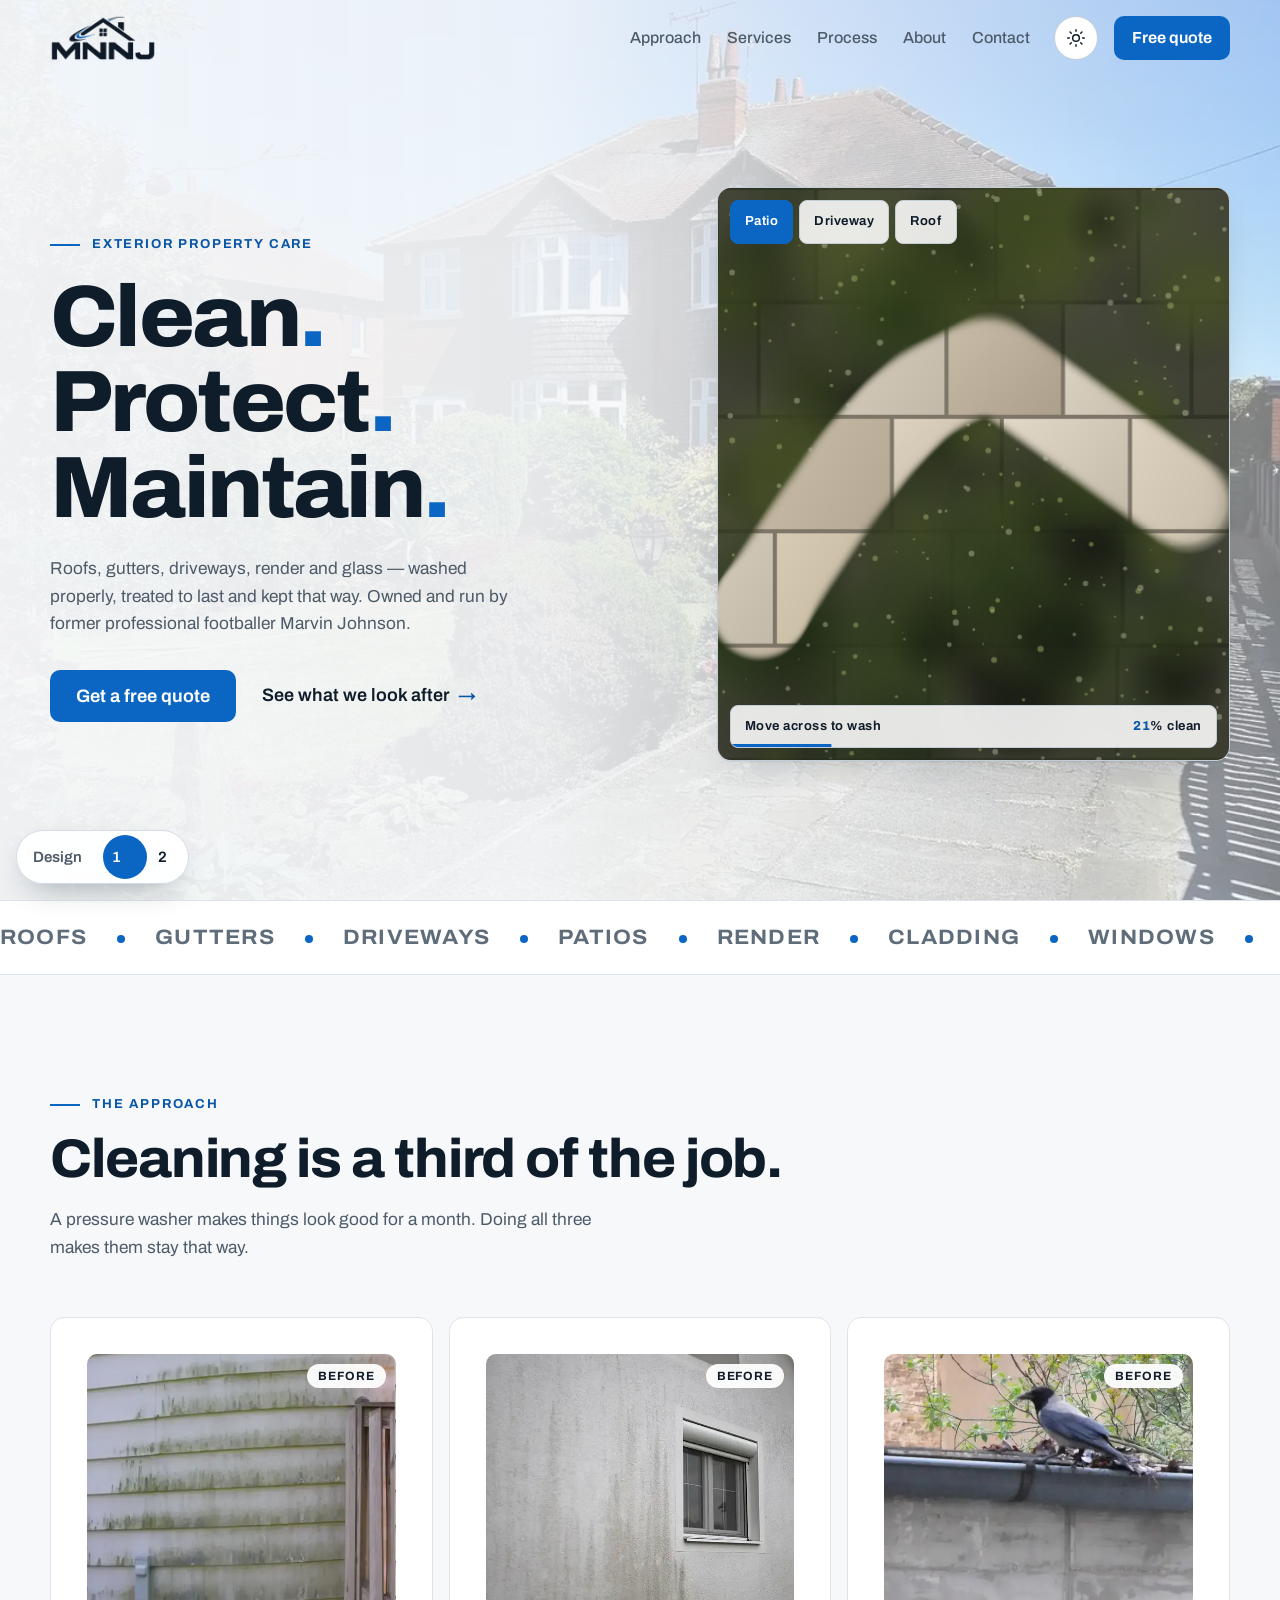
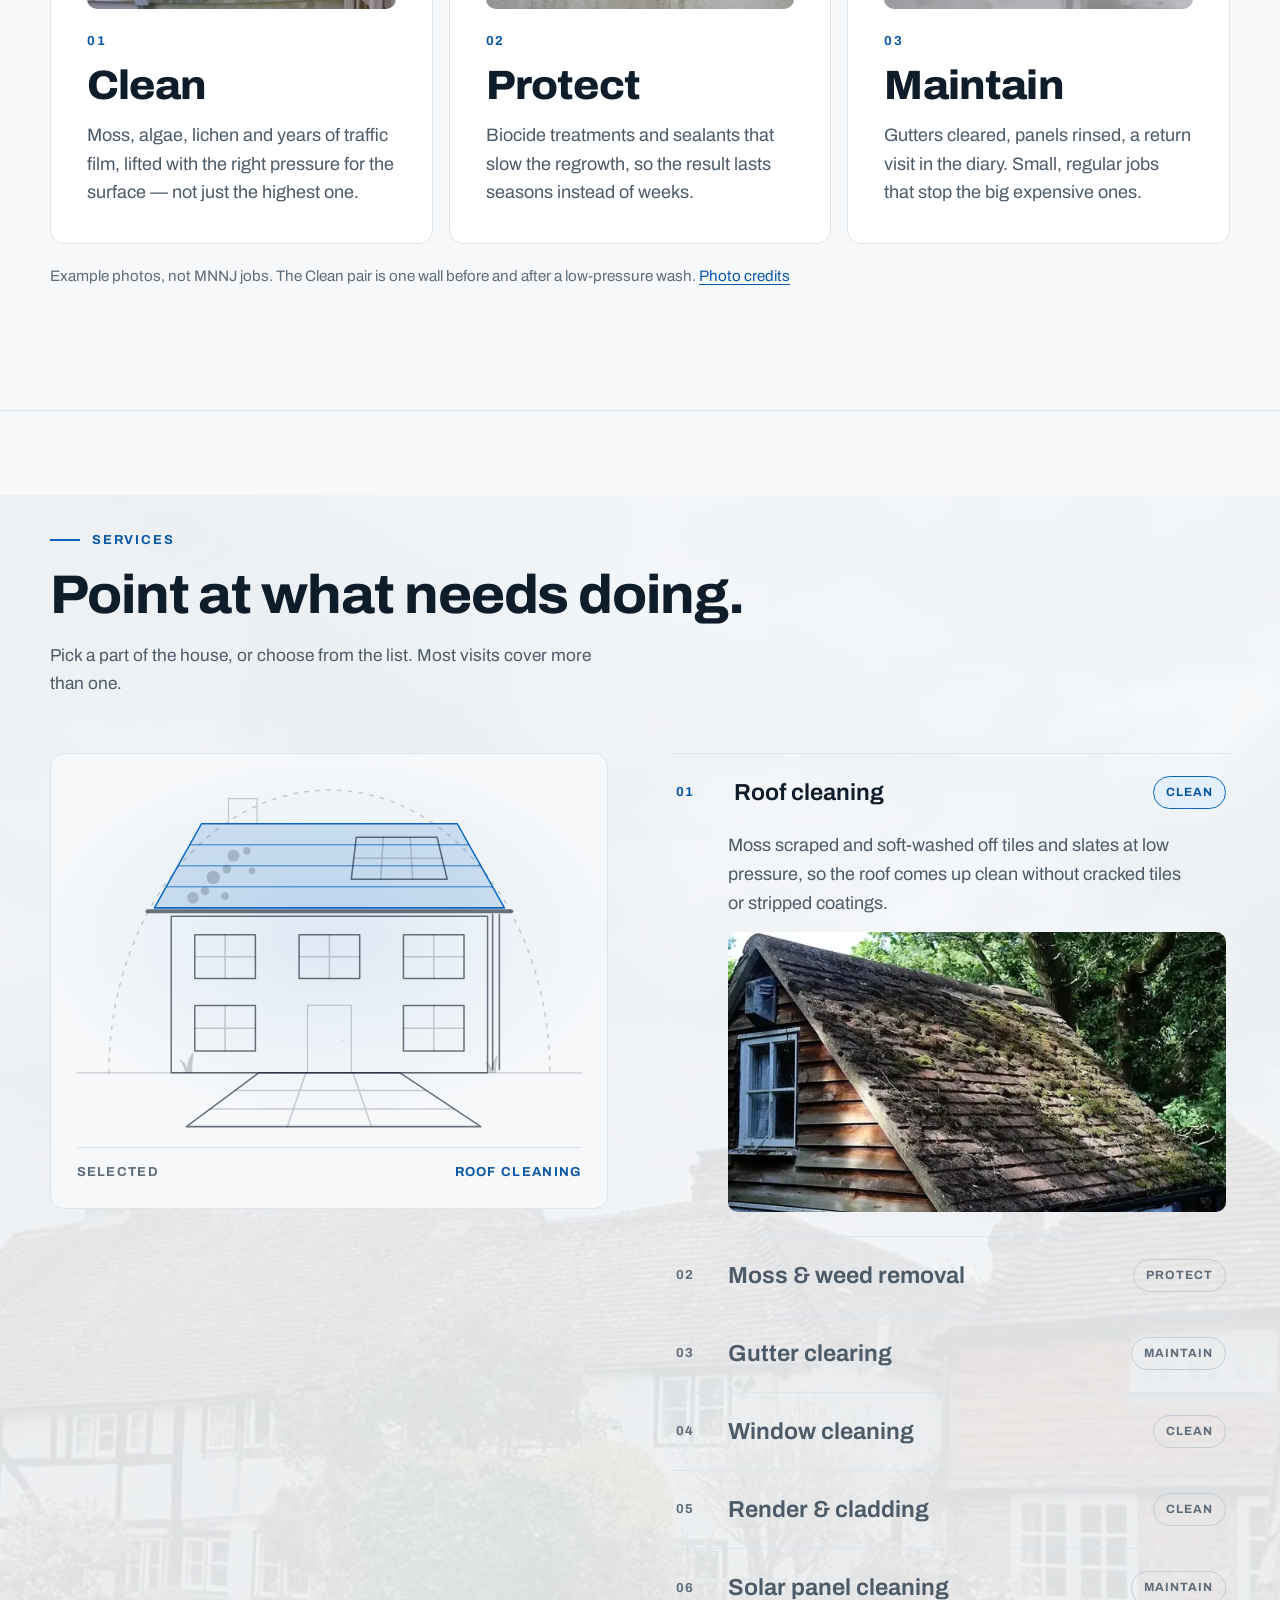
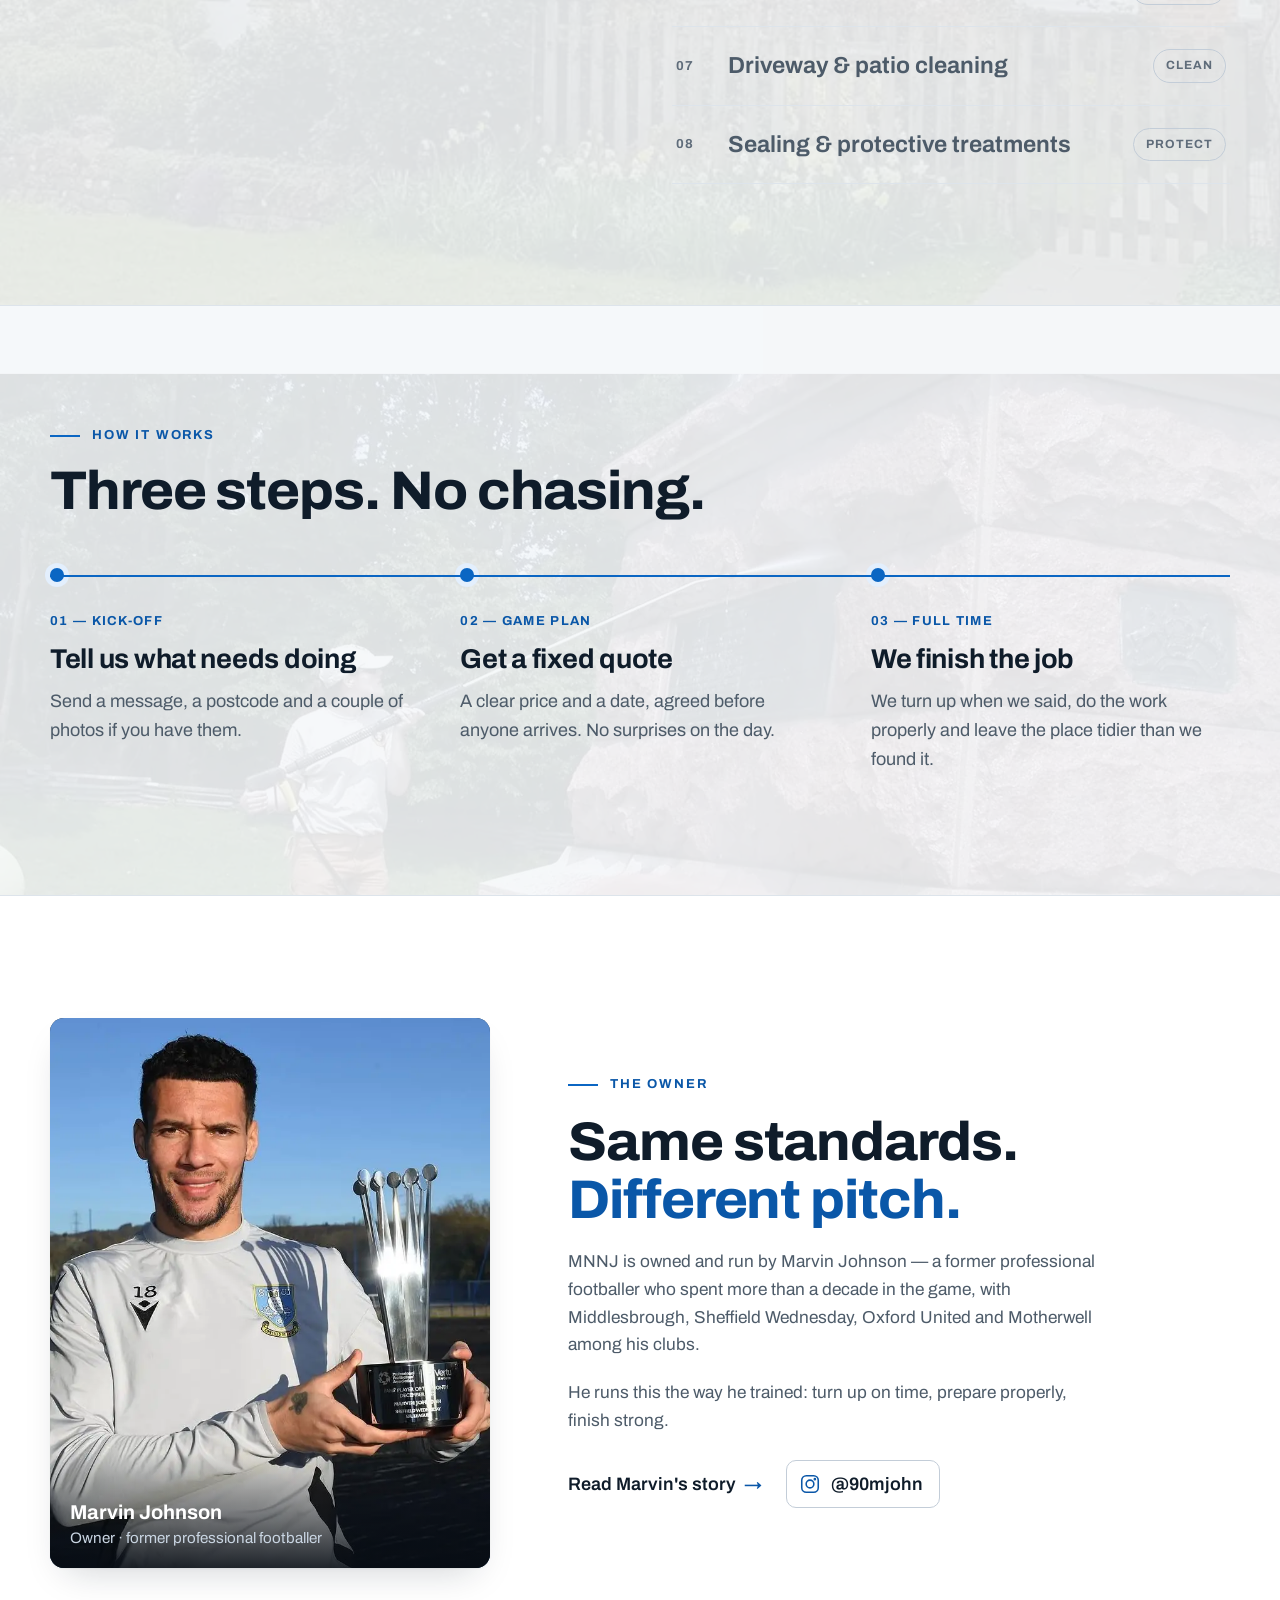
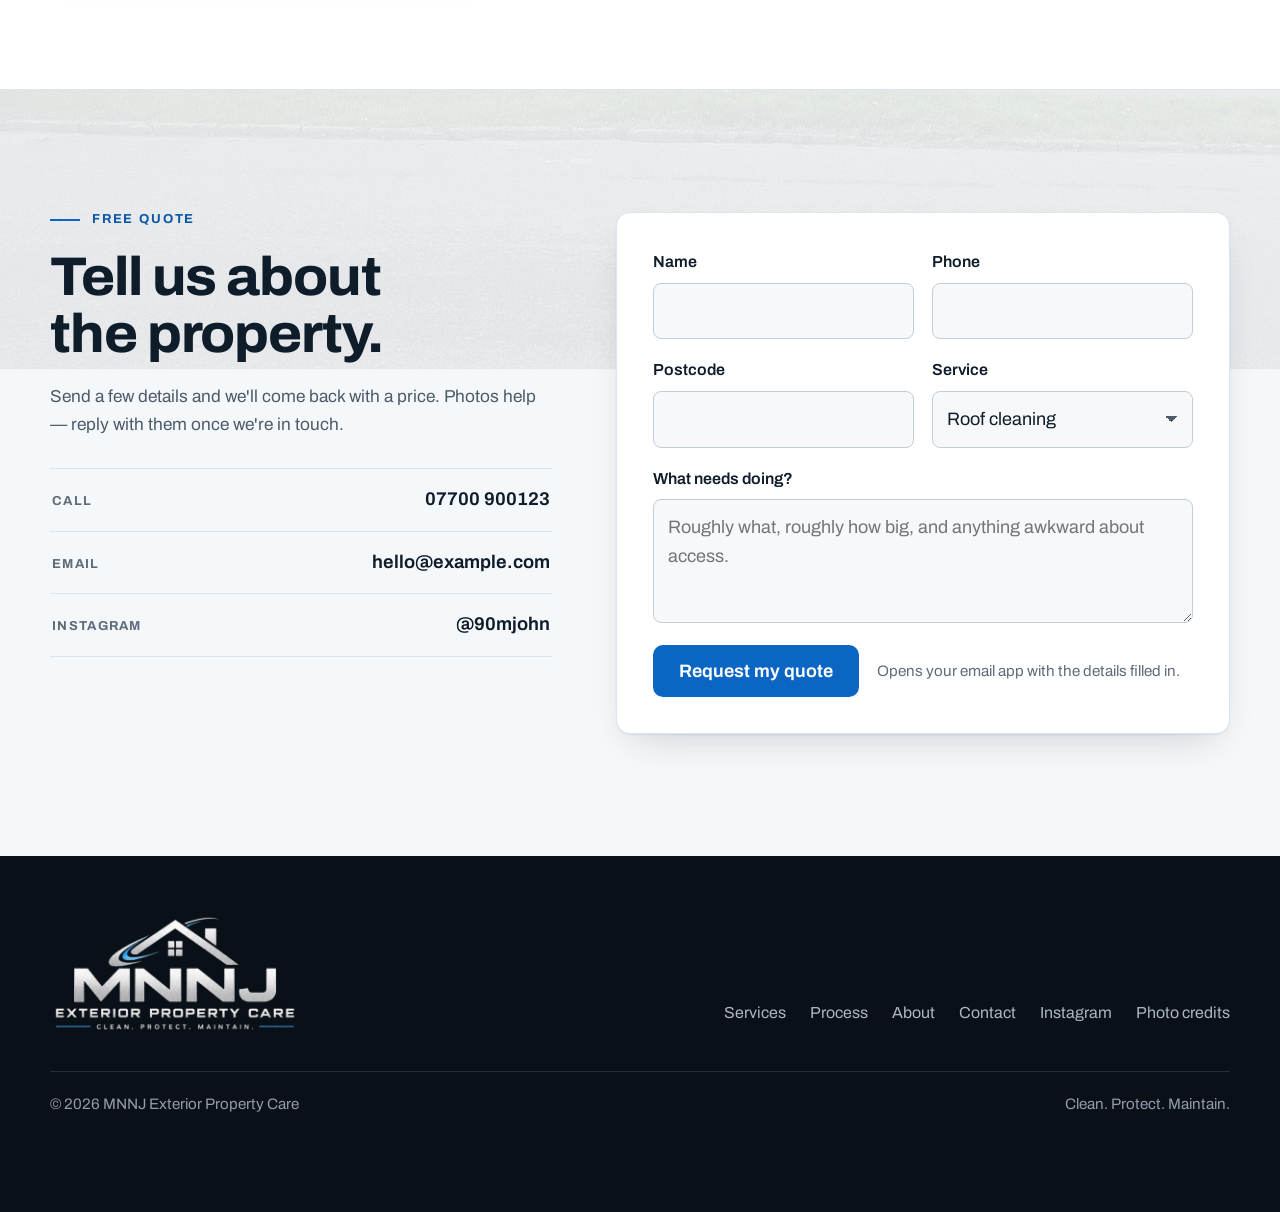
==== commit 3efb6854: "Light redesign, second design, real photos and faster loading - Design 1 reworked to a light theme w" ====
--- a/index.html
+++ b/index.html
@@ -1,17 +1,17 @@
 <!doctype html>
-<html lang="en-GB">
+<html lang="en-GB" data-theme="light">
 <head>
   <meta charset="utf-8">
   <meta name="viewport" content="width=device-width, initial-scale=1">
   <title>MNNJ Exterior Property Care — Clean. Protect. Maintain.</title>
   <meta name="description" content="Roof, gutter, driveway, render, window and solar panel cleaning — washed properly, treated to last and kept that way. Owned and run by former professional footballer Marvin Johnson.">
-  <meta name="theme-color" content="#06080b">
+  <meta name="theme-color" content="#f6f8fa">
   <link rel="icon" href="assets/img/favicon.png">
   <link rel="preconnect" href="https://fonts.googleapis.com">
   <link rel="preconnect" href="https://fonts.gstatic.com" crossorigin>
-  <link href="https://fonts.googleapis.com/css2?family=Archivo:wdth,wght@62..125,100..900&family=Michroma&display=swap" rel="stylesheet">
+  <link href="https://fonts.googleapis.com/css2?family=Archivo:wdth,wght@100..110,400..800&display=swap" rel="stylesheet">
   <link rel="stylesheet" href="assets/css/style.css">
-  <script>document.documentElement.classList.add('js')</script>
+  <script>(function(){var d=document.documentElement,t='light';try{t=localStorage.getItem('mnnj-theme')||'light'}catch(e){}d.dataset.theme=t;d.classList.add('js')})()</script>
 </head>
 <body>
   <!-- PLACEHOLDERS to replace before launch: phone 07700 900123, email hello@example.com -->
@@ -20,7 +20,8 @@
   <header class="nav" id="nav">
     <div class="wrap nav__in">
       <a class="nav__brand" href="index.html" aria-label="MNNJ Exterior Property Care — home">
-        <img src="assets/img/logo-mark.png" alt="" width="526" height="229">
+        <img decoding="async" class="logo--light" src="assets/img/logo-mark-ink.webp" alt="" width="240" height="104">
+        <img decoding="async" class="logo--dark" src="assets/img/logo-mark.webp" alt="" width="240" height="104">
       </a>
       <nav class="nav__links" id="menu" aria-label="Primary">
         <a href="#approach">Approach</a>
@@ -29,15 +30,19 @@
         <a href="about.html">About</a>
         <a href="#quote">Contact</a>
       </nav>
+      <button class="iconbtn theme" type="button" id="theme" aria-pressed="false" aria-label="Dark theme">
+        <svg class="sun" viewBox="0 0 24 24" aria-hidden="true"><circle cx="12" cy="12" r="4"/><path d="M12 2v2M12 20v2M4.900 4.900l1.400 1.400M17.700 17.700l1.400 1.400M2 12h2M20 12h2M4.900 19.100l1.400-1.400M17.700 6.300l1.400-1.400"/></svg>
+        <svg class="moon" viewBox="0 0 24 24" aria-hidden="true"><path d="M20 14.500A8 8 0 0 1 9.500 4 8 8 0 1 0 20 14.500Z"/></svg>
+      </button>
       <a class="btn btn--sm nav__cta" href="#quote">Free quote</a>
-      <button class="nav__toggle" type="button" aria-expanded="false" aria-controls="menu" aria-label="Menu"><span></span></button>
+      <button class="iconbtn nav__toggle" type="button" aria-expanded="false" aria-controls="menu" aria-label="Menu"><svg viewBox="0 0 24 24" aria-hidden="true"><path d="M4 7h16M4 12h16M4 17h16"/></svg></button>
     </div>
   </header>
 
   <main id="main">
 
     <!-- HERO -->
-    <section class="hero">
+    <section class="hero has-photo has-photo--side" data-photo="assets/img/photos/bg-home.webp">
       <div class="wrap hero__in">
         <div class="hero__copy">
           <p class="eyebrow">Exterior property care</p>
@@ -95,45 +100,50 @@
 
         <div class="pillars">
           <article class="pillar" data-reveal style="--d:0">
-            <svg class="pillar__art art-clean" viewBox="0 0 220 96" aria-hidden="true">
-              <rect class="s" x="12" y="34" width="196" height="34"/>
-              <path class="s" d="M61 34v34M110 34v34M159 34v34" opacity=".45"/>
-              <rect class="grime" x="12" y="34" width="196" height="34"/>
-              <path class="b blade" d="M12 22v58"/>
-            </svg>
+            <div class="ba" data-scrub>
+              <img decoding="async" src="assets/img/photos/clean-before.webp" alt="Before: white cladding streaked with green algae" width="700" height="700" loading="lazy">
+              <div class="ba__after"><img decoding="async" src="assets/img/photos/clean-after.webp" alt="After: the same cladding after a low-pressure wash" width="700" height="700" loading="lazy"></div>
+              <span class="ba__blade" aria-hidden="true"></span>
+              <span class="ba__tag ba__tag--a" aria-hidden="true">After</span>
+              <span class="ba__tag ba__tag--b" aria-hidden="true">Before</span>
+            </div>
             <span class="pillar__num">01</span>
             <h3 class="chrome">Clean</h3>
             <p>Moss, algae, lichen and years of traffic film, lifted with the right pressure for the surface — not just the highest one.</p>
           </article>
 
           <article class="pillar" data-reveal style="--d:1">
-            <svg class="pillar__art art-protect" viewBox="0 0 220 96" aria-hidden="true">
-              <path class="s" d="M20 66h180"/>
-              <path class="b dome" d="M30 66a80 54 0 0 1 160 0"/>
-              <circle class="drop" cx="110" cy="58" r="7"/>
-            </svg>
+            <div class="ba" data-scrub>
+              <img decoding="async" src="assets/img/photos/protect-before.webp" alt="Before: unprotected render stained by rain run-off" width="700" height="700" loading="lazy">
+              <div class="ba__after"><img decoding="async" src="assets/img/photos/protect-after.webp" alt="After: a sealed surface where rain beads and runs off" width="700" height="700" loading="lazy"></div>
+              <span class="ba__blade" aria-hidden="true"></span>
+              <span class="ba__tag ba__tag--a" aria-hidden="true">After</span>
+              <span class="ba__tag ba__tag--b" aria-hidden="true">Before</span>
+            </div>
             <span class="pillar__num">02</span>
             <h3 class="chrome">Protect</h3>
             <p>Biocide treatments and sealants that slow the regrowth, so the result lasts seasons instead of weeks.</p>
           </article>
 
           <article class="pillar" data-reveal style="--d:2">
-            <svg class="pillar__art art-maintain" viewBox="0 0 220 96" aria-hidden="true">
-              <circle class="s" cx="110" cy="48" r="36"/>
-              <circle class="tick" cx="110" cy="48" r="28" fill="none" stroke-width="6" stroke-dasharray="1.5 13.16"/>
-              <g class="hand"><path class="b" d="M110 48V14"/><circle cx="110" cy="12" r="4.5" fill="#8fd0ff"/></g>
-              <circle cx="110" cy="48" r="3" fill="#e8ecf1"/>
-            </svg>
+            <div class="ba" data-scrub>
+              <img decoding="async" src="assets/img/photos/maintain-before.webp" alt="Before: a gutter overgrown with plants and debris" width="700" height="700" loading="lazy">
+              <div class="ba__after"><img decoding="async" src="assets/img/photos/maintain-after.webp" alt="After: a clear gutter and downpipe carrying water away" width="700" height="700" loading="lazy"></div>
+              <span class="ba__blade" aria-hidden="true"></span>
+              <span class="ba__tag ba__tag--a" aria-hidden="true">After</span>
+              <span class="ba__tag ba__tag--b" aria-hidden="true">Before</span>
+            </div>
             <span class="pillar__num">03</span>
             <h3 class="chrome">Maintain</h3>
             <p>Gutters cleared, panels rinsed, a return visit in the diary. Small, regular jobs that stop the big expensive ones.</p>
           </article>
         </div>
+        <p class="photo-note" data-reveal>Example photos, not MNNJ jobs. The Clean pair is one wall before and after a low-pressure wash. <a href="credits.html">Photo credits</a></p>
       </div>
     </section>
 
     <!-- SERVICES: the house is the menu -->
-    <section class="section section--alt" id="services">
+    <section class="section section--alt has-photo" id="services" data-photo="assets/img/photos/bg-cottages.webp">
       <div class="wrap">
         <div class="section__head" data-reveal>
           <p class="eyebrow">Services</p>
@@ -201,35 +211,35 @@
           <ol class="svc" data-reveal>
             <li class="svc__item" data-part="roof">
               <button class="svc__btn" type="button"><span class="svc__num">01</span><span class="svc__name">Roof cleaning</span><span class="svc__tag">Clean</span></button>
-              <div class="svc__body"><div><p>Moss scraped and soft-washed off tiles and slates at low pressure, so the roof comes up clean without cracked tiles or stripped coatings.</p></div></div>
+              <div class="svc__body"><div><p>Moss scraped and soft-washed off tiles and slates at low pressure, so the roof comes up clean without cracked tiles or stripped coatings.</p><img decoding="async" class="svc__img" src="assets/img/photos/svc-roof.webp" alt="Moss-covered roof tiles on a cottage" width="720" height="480" loading="lazy"></div></div>
             </li>
             <li class="svc__item" data-part="moss">
               <button class="svc__btn" type="button"><span class="svc__num">02</span><span class="svc__name">Moss &amp; weed removal</span><span class="svc__tag">Protect</span></button>
-              <div class="svc__body"><div><p>Growth cleared from roofs, paths and paving joints, then treated so it's slow to come back.</p></div></div>
+              <div class="svc__body"><div><p>Growth cleared from roofs, paths and paving joints, then treated so it's slow to come back.</p><img decoding="async" class="svc__img" src="assets/img/photos/svc-moss.webp" alt="Clumps of moss growing between roof tiles" width="720" height="480" loading="lazy"></div></div>
             </li>
             <li class="svc__item" data-part="gutter">
               <button class="svc__btn" type="button"><span class="svc__num">03</span><span class="svc__name">Gutter clearing</span><span class="svc__tag">Maintain</span></button>
-              <div class="svc__body"><div><p>Gutters and downpipes vacuumed out from the ground and checked for flow — before the overflow reaches your brickwork.</p></div></div>
+              <div class="svc__body"><div><p>Gutters and downpipes vacuumed out from the ground and checked for flow — before the overflow reaches your brickwork.</p><img decoding="async" class="svc__img" src="assets/img/photos/svc-gutter.webp" alt="Autumn leaves collected along a roof edge and gutter" width="720" height="480" loading="lazy"></div></div>
             </li>
             <li class="svc__item" data-part="windows">
               <button class="svc__btn" type="button"><span class="svc__num">04</span><span class="svc__name">Window cleaning</span><span class="svc__tag">Clean</span></button>
-              <div class="svc__body"><div><p>Frames, sills and glass cleaned with purified water for a finish that dries without streaks or spots.</p></div></div>
+              <div class="svc__body"><div><p>Frames, sills and glass cleaned with purified water for a finish that dries without streaks or spots.</p><img decoding="async" class="svc__img" src="assets/img/photos/svc-window.webp" alt="Cleaning a window with a squeegee vacuum" width="720" height="480" loading="lazy"></div></div>
             </li>
             <li class="svc__item" data-part="walls">
               <button class="svc__btn" type="button"><span class="svc__num">05</span><span class="svc__name">Render &amp; cladding</span><span class="svc__tag">Clean</span></button>
-              <div class="svc__body"><div><p>Green and red algae staining removed from render, cladding, fascias and soffits with a gentle soft-wash.</p></div></div>
+              <div class="svc__body"><div><p>Green and red algae staining removed from render, cladding, fascias and soffits with a gentle soft-wash.</p><img decoding="async" class="svc__img" src="assets/img/photos/svc-render.webp" alt="Cladding half cleaned: algae on one side, the clean finish on the other" width="720" height="480" loading="lazy"></div></div>
             </li>
             <li class="svc__item" data-part="solar">
               <button class="svc__btn" type="button"><span class="svc__num">06</span><span class="svc__name">Solar panel cleaning</span><span class="svc__tag">Maintain</span></button>
-              <div class="svc__body"><div><p>Dirt and bird mess rinsed off with soft brushes and pure water, so your panels aren't generating through a film of grime.</p></div></div>
+              <div class="svc__body"><div><p>Dirt and bird mess rinsed off with soft brushes and pure water, so your panels aren't generating through a film of grime.</p><img decoding="async" class="svc__img" src="assets/img/photos/svc-solar.webp" alt="Solar panels on a tiled house roof" width="720" height="480" loading="lazy"></div></div>
             </li>
             <li class="svc__item" data-part="drive">
               <button class="svc__btn" type="button"><span class="svc__num">07</span><span class="svc__name">Driveway &amp; patio cleaning</span><span class="svc__tag">Clean</span></button>
-              <div class="svc__body"><div><p>Block paving, flags, tarmac and decking pressure-washed back to their original colour, with joints re-sanded where needed.</p></div></div>
+              <div class="svc__body"><div><p>Block paving, flags, tarmac and decking pressure-washed back to their original colour, with joints re-sanded where needed.</p><img decoding="async" class="svc__img" src="assets/img/photos/svc-drive.webp" alt="Pressure washing a dark tarmac surface" width="720" height="480" loading="lazy"></div></div>
             </li>
             <li class="svc__item" data-part="seal">
               <button class="svc__btn" type="button"><span class="svc__num">08</span><span class="svc__name">Sealing &amp; protective treatments</span><span class="svc__tag">Protect</span></button>
-              <div class="svc__body"><div><p>A sealant or biocide finish after cleaning that repels water, resists stains and stretches the time between cleans.</p></div></div>
+              <div class="svc__body"><div><p>A sealant or biocide finish after cleaning that repels water, resists stains and stretches the time between cleans.</p><img decoding="async" class="svc__img" src="assets/img/photos/svc-seal.webp" alt="Water beading on a protected surface" width="720" height="480" loading="lazy"></div></div>
             </li>
           </ol>
         </div>
@@ -237,7 +247,7 @@
     </section>
 
     <!-- PROCESS -->
-    <section class="section" id="process">
+    <section class="section has-photo" id="process" data-photo="assets/img/photos/bg-washing.webp">
       <div class="wrap">
         <div class="section__head" data-reveal>
           <p class="eyebrow">How it works</p>
@@ -266,6 +276,13 @@
     <!-- FOUNDER -->
     <section class="section section--alt" id="owner">
       <div class="wrap founder">
+        <figure class="portrait" data-reveal>
+          <svg class="pitch" viewBox="0 0 420 270" aria-hidden="true"><rect x="10" y="10" width="400" height="250"/><path d="M210 10V260M10 70H72V200H10M410 70H348V200H410"/><circle cx="210" cy="135" r="42"/></svg>
+          <span class="portrait__mono" aria-hidden="true">MJ</span>
+          <img decoding="async" src="assets/img/marvin/award-portrait.webp" alt="Marvin Johnson with his PFA Fans' Player of the Month award at Sheffield Wednesday" width="702" height="878" loading="lazy" onerror="this.remove()">
+          <figcaption class="portrait__cap"><b>Marvin Johnson</b><span>Owner · former professional footballer</span></figcaption>
+        </figure>
+
         <div class="founder__copy" data-reveal>
           <p class="eyebrow">The owner</p>
           <h2 class="h2">Same standards. <span class="chrome">Different pitch.</span></h2>
@@ -280,22 +297,11 @@
           </div>
         </div>
 
-        <svg class="pitch" viewBox="0 0 420 270" role="img" aria-label="A football pitch with a house at the centre spot" data-draw data-reveal>
-          <circle class="pitch__glow" cx="210" cy="135" r="64"/>
-          <rect class="draw" x="10" y="10" width="400" height="250"/>
-          <path class="draw" d="M210 10V260"/>
-          <circle class="draw" cx="210" cy="135" r="42"/>
-          <path class="draw" d="M10 70H72V200H10M10 104H32V166H10M72 112a30 30 0 0 1 0 46"/>
-          <path class="draw" d="M410 70H348V200H410M410 104H388V166H410M348 112a30 30 0 0 0 0 46"/>
-          <path class="draw" d="M10 18a8 8 0 0 0 8-8M402 10a8 8 0 0 0 8 8M410 252a8 8 0 0 0-8 8M18 260a8 8 0 0 0-8-8"/>
-          <circle class="spot" cx="52" cy="135" r="1.8"/><circle class="spot" cx="368" cy="135" r="1.8"/>
-          <path class="draw home" d="M186 138 210 116l24 22M193 133v22h34v-22M205 155v-10h10v10"/>
-        </svg>
       </div>
     </section>
 
     <!-- QUOTE -->
-    <section class="section" id="quote">
+    <section class="section has-photo" id="quote" data-photo="assets/img/photos/bg-street.webp">
       <div class="wrap quote">
         <div class="quote__copy" data-reveal>
           <p class="eyebrow">Free quote</p>
@@ -351,13 +357,14 @@
   <footer class="footer">
     <div class="wrap">
       <div class="footer__in">
-        <img class="footer__logo" src="assets/img/logo.png" alt="MNNJ Exterior Property Care — Clean. Protect. Maintain." width="628" height="309" loading="lazy">
+        <img decoding="async" class="footer__logo" src="assets/img/logo.webp" alt="MNNJ Exterior Property Care — Clean. Protect. Maintain." width="520" height="256" loading="lazy">
         <nav class="footer__links" aria-label="Footer">
           <a href="#services">Services</a>
           <a href="#process">Process</a>
           <a href="about.html">About</a>
           <a href="#quote">Contact</a>
           <a href="https://www.instagram.com/90mjohn/" target="_blank" rel="noopener">Instagram</a>
+          <a href="credits.html">Photo credits</a>
         </nav>
       </div>
       <div class="footer__legal">
@@ -368,5 +375,6 @@
   </footer>
 
   <script src="assets/js/main.js" defer></script>
+  <script src="shared/design-switch.js" data-design="1" defer></script>
 </body>
 </html>
--- a/assets/css/style.css
+++ b/assets/css/style.css
@@ -1,23 +1,56 @@
-/* MNNJ Exterior Property Care
-   Palette and type are taken from the logo: black, brushed chrome, one electric blue. */
+/* MNNJ Exterior Property Care — design 1.
+   Daylight palette by default (navy ink, one brand blue, white surfaces) with an optional dark theme.
+   Sized for comfortable reading: 18px body, no label under 12px, controls at least 44px tall. */
 
 :root {
-  --bg: #06080b;
-  --bg-2: #0a0e12;
-  --panel: #0f141a;
-  --panel-2: #141a21;
-  --line: rgba(255, 255, 255, .09);
-  --line-2: rgba(255, 255, 255, .17);
-  --text: #e8ecf1;
-  --muted: #95a1af;
-  --dim: #5f6a77;
-  --blue: #2b9bff;
-  --blue-hi: #8fd0ff;
-  --chrome: linear-gradient(180deg, #fff 0%, #e3e8ee 34%, #9aa5b1 58%, #cfd6de 78%, #f4f6f8 100%);
+  color-scheme: light;
+  --bg: #f6f8fa;
+  --bg-2: #ffffff;
+  --panel: #ffffff;
+  --panel-2: #eef2f6;
+  --line: #dde4eb;
+  --line-2: #c3cdd8;
+  --text: #0f1c2a;
+  --muted: #4d5b69;
+  --dim: #5f6c7a;
+  --blue: #0b66c3;
+  --blue-hi: #0a57a8;
+  --on-blue: #ffffff;
+  --blue-soft: #e3effd;
+  --ink-line: rgba(15, 28, 42, .6);
+  --ink-faint: rgba(15, 28, 42, .2);
+  --grime: #aeb39f;
+  --glass: rgba(255, 255, 255, .88);
+  --shadow: 0 1px 2px rgba(15, 28, 42, .06), 0 16px 36px -16px rgba(15, 28, 42, .22);
+  --glow: rgba(11, 102, 195, .1);
   --ease: cubic-bezier(.2, .7, .2, 1);
   --ease-io: cubic-bezier(.7, 0, .2, 1);
   --wrap: min(1180px, 100% - 40px);
   --nav-h: 76px;
+  --r: 14px;
+}
+
+[data-theme="dark"] {
+  color-scheme: dark;
+  --bg: #0d131a;
+  --bg-2: #111923;
+  --panel: #151e29;
+  --panel-2: #1b2633;
+  --line: #263342;
+  --line-2: #37485c;
+  --text: #e8edf3;
+  --muted: #a3b0be;
+  --dim: #8896a5;
+  --blue: #3d9eff;
+  --blue-hi: #7dbcff;
+  --on-blue: #04121f;
+  --blue-soft: #12283f;
+  --ink-line: rgba(232, 237, 243, .66);
+  --ink-faint: rgba(232, 237, 243, .22);
+  --grime: #3c4436;
+  --glass: rgba(13, 19, 26, .82);
+  --shadow: 0 1px 2px rgba(0, 0, 0, .4), 0 18px 40px -18px rgba(0, 0, 0, .75);
+  --glow: rgba(61, 158, 255, .12);
 }
 
 *, *::before, *::after { box-sizing: border-box; }
@@ -28,7 +61,7 @@
   margin: 0;
   background: var(--bg);
   color: var(--text);
-  font: 400 17px/1.6 "Archivo", system-ui, -apple-system, "Segoe UI", sans-serif;
+  font: 400 1.125rem/1.6 "Archivo", system-ui, -apple-system, "Segoe UI", sans-serif;
   -webkit-font-smoothing: antialiased;
   overflow-x: hidden;
 }
@@ -36,69 +69,60 @@
 img, svg, canvas { display: block; max-width: 100%; }
 a { color: inherit; text-decoration: none; }
 button, input, select, textarea { font: inherit; color: inherit; }
-h1, h2, h3, p { margin: 0; }
+h1, h2, h3, p, figure { margin: 0; }
 ol, ul { margin: 0; padding: 0; list-style: none; }
 
-:focus-visible { outline: 2px solid var(--blue-hi); outline-offset: 3px; border-radius: 2px; }
+:focus-visible { outline: 3px solid var(--blue); outline-offset: 3px; border-radius: 4px; }
 
 .wrap { width: var(--wrap); margin-inline: auto; }
 
 .skip {
-  position: absolute; left: 12px; top: -60px; z-index: 100;
-  background: var(--blue); color: #03131f; padding: 10px 14px; font-weight: 600;
+  position: absolute; left: 12px; top: -80px; z-index: 100;
+  background: var(--blue); color: var(--on-blue); padding: 12px 16px; border-radius: 8px; font-weight: 600;
 }
 .skip:focus { top: 12px; }
 
+.theme-anim::view-transition-old(root), .theme-anim::view-transition-new(root) { animation: none; mix-blend-mode: normal; }
+.theme-anim::view-transition-new(root) { z-index: 2; }
+
 /* ---------- type ---------- */
 
 .eyebrow {
-  display: inline-flex; align-items: center; gap: 14px;
-  font: 400 11px/1 "Michroma", "Archivo", sans-serif;
-  letter-spacing: .3em; text-transform: uppercase; color: var(--muted);
-}
-.eyebrow::before { content: ""; width: 34px; height: 1px; background: var(--blue); }
+  display: inline-flex; align-items: center; gap: 12px;
+  font-size: .8125rem; font-weight: 700; letter-spacing: .14em; text-transform: uppercase; line-height: 1.2;
+  color: var(--blue-hi);
+}
+.eyebrow::before { content: ""; width: 30px; height: 2px; background: var(--blue); }
 
 .h2 {
-  font-size: clamp(2rem, 4.5vw, 3.6rem);
-  font-weight: 700; font-stretch: 114%;
-  line-height: 1.02; letter-spacing: -.015em;
+  font-size: clamp(2rem, 4.3vw, 3.4rem);
+  font-weight: 750; font-stretch: 104%;
+  line-height: 1.06; letter-spacing: -.02em;
   text-wrap: balance;
 }
-.chrome {
-  background: var(--chrome);
-  -webkit-background-clip: text; background-clip: text;
-  color: transparent;
-}
-.lead { color: var(--muted); font-size: clamp(1rem, 1.35vw, 1.15rem); max-width: 56ch; text-wrap: pretty; }
+.chrome { color: var(--blue-hi); }
+.lead { color: var(--muted); font-size: clamp(1.08rem, 1.35vw, 1.22rem); max-width: 56ch; text-wrap: pretty; }
 
 /* ---------- buttons ---------- */
 
 .btn {
-  position: relative; display: inline-flex; align-items: center; gap: 10px;
-  padding: 15px 24px; border: 0; cursor: pointer; overflow: hidden;
-  background: var(--blue); color: #03131f;
-  font-weight: 650; font-stretch: 108%; letter-spacing: .01em; line-height: 1;
-  clip-path: polygon(0 0, calc(100% - 12px) 0, 100% 12px, 100% 100%, 12px 100%, 0 calc(100% - 12px));
-  transition: background .3s, transform .3s var(--ease);
-}
-.btn::after {
-  content: ""; position: absolute; inset: 0;
-  background: linear-gradient(105deg, transparent 35%, rgba(255, 255, 255, .55) 50%, transparent 65%);
-  transform: translateX(-120%);
-}
-.btn:hover { background: var(--blue-hi); transform: translateY(-2px); }
-.btn:hover::after { transform: translateX(120%); transition: transform .7s var(--ease); }
-.btn--sm { padding: 11px 18px; font-size: .9rem; }
-.btn--ghost { background: transparent; color: var(--text); box-shadow: inset 0 0 0 1px var(--line-2); clip-path: none; }
-.btn--ghost:hover { background: rgba(255, 255, 255, .06); }
+  display: inline-flex; align-items: center; justify-content: center; gap: 10px;
+  min-height: 52px; padding: 0 26px; border: 0; border-radius: 10px; cursor: pointer;
+  background: var(--blue); color: var(--on-blue);
+  font-weight: 650; line-height: 1;
+  transition: background .25s, transform .25s var(--ease), box-shadow .25s;
+}
+.btn:hover { background: var(--blue-hi); transform: translateY(-2px); box-shadow: 0 12px 24px -12px var(--blue); }
+.btn:active { transform: none; }
+.btn--sm { min-height: 44px; padding: 0 18px; font-size: 1rem; }
 
 .link {
-  display: inline-flex; align-items: center; gap: 8px;
-  font-weight: 550; color: var(--text);
-  background: linear-gradient(var(--blue), var(--blue)) 0 100% / 0 1px no-repeat;
-  padding-bottom: 3px; transition: background-size .4s var(--ease);
-}
-.link:hover { background-size: 100% 1px; }
+  display: inline-flex; align-items: center; gap: 8px; min-height: 44px;
+  font-weight: 600; color: var(--text);
+  background: linear-gradient(var(--blue), var(--blue)) 0 calc(100% - 8px) / 0 2px no-repeat;
+  transition: background-size .4s var(--ease);
+}
+.link:hover { background-size: 100% 2px; }
 .link span { transition: transform .4s var(--ease); color: var(--blue-hi); }
 .link:hover span { transform: translateX(4px); }
 
@@ -106,25 +130,38 @@
 
 .nav {
   position: fixed; inset: 0 0 auto 0; z-index: 50; height: var(--nav-h);
-  transition: background .4s, border-color .4s, backdrop-filter .4s;
+  transition: background .4s, border-color .4s;
   border-bottom: 1px solid transparent;
 }
 .nav--solid {
-  background: rgba(6, 8, 11, .78);
-  backdrop-filter: blur(14px) saturate(140%); -webkit-backdrop-filter: blur(14px) saturate(140%);
+  background: color-mix(in srgb, var(--bg) 86%, transparent);
+  backdrop-filter: blur(14px) saturate(150%); -webkit-backdrop-filter: blur(14px) saturate(150%);
   border-bottom-color: var(--line);
 }
-.nav__in { height: 100%; display: flex; align-items: center; gap: 28px; }
-.nav__brand { margin-right: auto; }
+.nav__in { height: 100%; display: flex; align-items: center; gap: 16px; }
+.nav__brand { margin-right: auto; display: inline-flex; align-items: center; min-height: 44px; }
 .nav__brand img { height: 46px; width: auto; }
-.nav__links { display: flex; gap: 30px; font-size: .95rem; color: var(--muted); }
-.nav__links a { position: relative; padding: 6px 0; transition: color .25s; }
+.logo--dark, [data-theme="dark"] .logo--light { display: none; }
+[data-theme="dark"] .logo--dark { display: block; }
+.nav__links { display: flex; gap: 26px; margin-right: 8px; font-size: 1rem; font-weight: 500; color: var(--muted); }
+.nav__links a { position: relative; padding: 10px 0; transition: color .25s; }
 .nav__links a::after {
-  content: ""; position: absolute; left: 0; right: 0; bottom: 0; height: 1px; background: var(--blue);
+  content: ""; position: absolute; left: 0; right: 0; bottom: 4px; height: 2px; background: var(--blue);
   transform: scaleX(0); transform-origin: left; transition: transform .35s var(--ease);
 }
 .nav__links a:hover, .nav__links a[aria-current] { color: var(--text); }
 .nav__links a:hover::after, .nav__links a[aria-current]::after { transform: scaleX(1); }
+
+.iconbtn {
+  display: grid; place-items: center; width: 44px; height: 44px; flex: none; border-radius: 50%;
+  background: var(--panel); border: 1px solid var(--line-2); cursor: pointer; transition: border-color .2s;
+}
+.iconbtn:hover { border-color: var(--blue); }
+.iconbtn svg { width: 20px; height: 20px; fill: none; stroke: currentColor; stroke-width: 1.75; stroke-linecap: round; stroke-linejoin: round; }
+.theme svg { grid-area: 1 / 1; transition: transform .5s var(--ease), opacity .3s; }
+.theme .moon { transform: rotate(-60deg) scale(.4); opacity: 0; }
+[data-theme="dark"] .theme .sun { transform: rotate(60deg) scale(.4); opacity: 0; }
+[data-theme="dark"] .theme .moon { transform: none; opacity: 1; }
 .nav__toggle { display: none; }
 
 /* ---------- hero ---------- */
@@ -133,36 +170,33 @@
   position: relative; min-height: min(100svh, 980px);
   padding: calc(var(--nav-h) + 28px) 0 56px;
   display: grid; align-items: center;
-  background:
-    radial-gradient(900px 520px at 78% 30%, rgba(43, 155, 255, .13), transparent 70%),
-    radial-gradient(700px 500px at 0% 100%, rgba(43, 155, 255, .06), transparent 70%);
+  background: radial-gradient(900px 520px at 78% 34%, var(--glow), transparent 70%);
 }
 .hero__in { display: grid; grid-template-columns: 1.08fr .92fr; gap: clamp(28px, 5vw, 72px); align-items: center; }
 
 .hero__title {
-  margin: 22px 0 26px;
-  font-size: clamp(3rem, 7vw, 6.3rem);
-  font-weight: 800; font-stretch: 112%;
-  line-height: .95; letter-spacing: -.02em;
+  margin: 20px 0 24px;
+  font-size: clamp(3rem, 6.8vw, 6rem);
+  font-weight: 800; font-stretch: 104%;
+  line-height: .98; letter-spacing: -.03em;
 }
 /* Each word starts grimy and is wiped clean by a blue blade — the logo's swoosh, working. */
 .wipe { position: relative; display: block; width: max-content; max-width: 100%; }
 .wipe__dirty {
-  display: block; color: #343c2e; filter: blur(1.2px);
+  display: block; color: var(--grime); filter: blur(1.2px);
   animation: dirt-out .45s linear both;
   animation-delay: calc(var(--i) * .26s + 1.15s);
 }
 .wipe__clean {
-  position: absolute; inset: 0;
-  background: var(--chrome); -webkit-background-clip: text; background-clip: text; color: transparent;
+  position: absolute; inset: 0; color: var(--text);
   clip-path: inset(-12% 100% -12% 0);
   animation: wipe 1s var(--ease-io) forwards;
   animation-delay: calc(var(--i) * .26s + .35s);
 }
 .wipe__clean i { font-style: normal; color: var(--blue); }
 .wipe::after {
-  content: ""; position: absolute; top: 4%; bottom: 4%; left: 0; width: 3px;
-  background: var(--blue-hi); box-shadow: 0 0 20px 5px rgba(43, 155, 255, .7);
+  content: ""; position: absolute; top: 4%; bottom: 4%; left: 0; width: 4px; border-radius: 2px;
+  background: var(--blue); box-shadow: 0 0 14px 2px var(--glow);
   opacity: 0;
   animation: blade 1s var(--ease-io) forwards;
   animation-delay: calc(var(--i) * .26s + .35s);
@@ -172,15 +206,15 @@
 @keyframes dirt-out { to { opacity: 0; } }
 
 .hero__lead { max-width: 47ch; }
-.hero__cta { display: flex; flex-wrap: wrap; align-items: center; gap: 26px; margin-top: 34px; }
+.hero__cta { display: flex; flex-wrap: wrap; align-items: center; gap: 12px 26px; margin-top: 32px; }
 
 /* ---------- wash pane ---------- */
 
 .wash {
   position: relative; aspect-ratio: 5 / 5.6; max-height: 72svh; width: 100%;
-  justify-self: end;
+  justify-self: end; border-radius: var(--r);
   border: 1px solid var(--line-2); background: var(--panel);
-  box-shadow: 0 40px 90px -40px rgba(43, 155, 255, .35), 0 0 0 8px rgba(255, 255, 255, .02);
+  box-shadow: var(--shadow);
   overflow: hidden; cursor: none; touch-action: pan-y; user-select: none;
 }
 .wash canvas { position: absolute; inset: 0; width: 100%; height: 100%; }
@@ -189,46 +223,44 @@
 
 .wash__nozzle {
   position: absolute; left: 0; top: 0; width: 64px; height: 64px; margin: -32px 0 0 -32px;
-  border: 1.5px solid rgba(255, 255, 255, .9); border-radius: 50%;
-  box-shadow: 0 0 0 6px rgba(143, 208, 255, .18), 0 0 26px rgba(143, 208, 255, .7), inset 0 0 18px rgba(255, 255, 255, .35);
+  border: 2px solid #fff; border-radius: 50%;
+  box-shadow: 0 0 0 1.5px rgba(15, 28, 42, .45), 0 0 0 8px rgba(11, 102, 195, .2), inset 0 0 0 1.5px rgba(15, 28, 42, .3);
   opacity: 0; transition: opacity .25s; pointer-events: none; will-change: transform;
 }
 .wash.is-live .wash__nozzle { opacity: 1; }
 
 .wash__tabs { position: absolute; left: 12px; top: 12px; display: flex; gap: 6px; }
-.wash__tabs button, .wash__hud, .wash__done button {
-  font: 400 10px/1 "Michroma", sans-serif; letter-spacing: .16em; text-transform: uppercase; white-space: nowrap;
-}
+.wash__tabs button, .wash__hud, .wash__done button { font-size: .8125rem; font-weight: 650; letter-spacing: .04em; line-height: 1; white-space: nowrap; }
 .wash__tabs button {
-  padding: 9px 11px; cursor: pointer; border: 1px solid var(--line-2);
-  background: rgba(6, 8, 11, .62); color: var(--muted);
+  min-height: 44px; padding: 0 14px; cursor: pointer; border: 1px solid var(--line-2); border-radius: 8px;
+  background: var(--glass); color: var(--text);
   backdrop-filter: blur(8px); -webkit-backdrop-filter: blur(8px);
   transition: color .25s, border-color .25s, background .25s;
 }
-.wash__tabs button:hover { color: var(--text); }
-.wash__tabs button[aria-pressed="true"] { color: #03131f; background: var(--blue-hi); border-color: var(--blue-hi); }
+.wash__tabs button:hover { border-color: var(--blue); }
+.wash__tabs button[aria-pressed="true"] { color: var(--on-blue); background: var(--blue); border-color: var(--blue); }
 
 .wash__hud {
-  position: absolute; left: 12px; right: 12px; bottom: 12px;
+  position: absolute; left: 12px; right: 12px; bottom: 12px; overflow: hidden;
   display: flex; justify-content: space-between; align-items: center; gap: 12px;
-  padding: 11px 12px; background: rgba(6, 8, 11, .62); border: 1px solid var(--line-2);
+  padding: 14px; background: var(--glass); border: 1px solid var(--line-2); border-radius: 8px;
   backdrop-filter: blur(8px); -webkit-backdrop-filter: blur(8px);
-  color: var(--muted); pointer-events: none; transition: opacity .4s;
-}
-.wash__hud b { color: var(--blue-hi); font-weight: 400; }
+  color: var(--text); pointer-events: none; transition: opacity .4s;
+}
+.wash__hud b { color: var(--blue-hi); font-weight: 750; }
 .wash__hint--touch { display: none; }
 @media (hover: none) { .wash__hint--mouse { display: none; } .wash__hint--touch { display: inline; } }
-.wash__bar { position: absolute; left: 0; bottom: -1px; height: 2px; width: 100%; background: var(--blue); transform: scaleX(var(--p, 0)); transform-origin: left; transition: transform .25s linear; }
+.wash__bar { position: absolute; left: 0; bottom: 0; height: 3px; width: 100%; background: var(--blue); transform: scaleX(var(--p, 0)); transform-origin: left; transition: transform .25s linear; }
 
 .wash__done {
   position: absolute; inset: auto 12px 12px; display: flex; justify-content: space-between; align-items: center; gap: 12px;
-  padding: 10px 10px 10px 14px; background: rgba(6, 8, 11, .72); border: 1px solid var(--blue);
+  padding: 8px 8px 8px 14px; background: var(--glass); border: 1px solid var(--blue); border-radius: 8px;
   backdrop-filter: blur(8px); -webkit-backdrop-filter: blur(8px);
-  font-weight: 600; font-stretch: 110%;
+  font-weight: 650; font-size: 1rem;
   opacity: 0; transform: translateY(8px); pointer-events: none; transition: opacity .5s, transform .5s var(--ease);
 }
-.wash__done button { padding: 9px 11px; cursor: pointer; background: transparent; border: 1px solid var(--line-2); color: var(--text); }
-.wash__done button:hover { border-color: var(--blue-hi); color: var(--blue-hi); }
+.wash__done button { min-height: 44px; padding: 0 14px; cursor: pointer; background: transparent; border: 1px solid var(--line-2); border-radius: 6px; color: var(--text); }
+.wash__done button:hover { border-color: var(--blue); color: var(--blue-hi); }
 .wash.is-done .wash__done { opacity: 1; transform: none; pointer-events: auto; }
 .wash.is-done .wash__hud { opacity: 0; }
 .wash.is-done { cursor: default; }
@@ -241,99 +273,74 @@
 .marquee:hover .marquee__track { animation-play-state: paused; }
 .marquee__set { display: flex; align-items: center; }
 .marquee__set span {
-  font-weight: 650; font-stretch: 122%; font-size: clamp(1rem, 1.8vw, 1.35rem);
+  font-weight: 700; font-stretch: 108%; font-size: clamp(1rem, 1.7vw, 1.3rem);
   text-transform: uppercase; letter-spacing: .06em; color: var(--dim); white-space: nowrap;
 }
 .marquee__set span::after {
-  content: ""; display: inline-block; width: 26px; height: 2px; margin: 0 28px; vertical-align: middle;
-  background: var(--blue); transform: skewX(-30deg);
+  content: ""; display: inline-block; width: 8px; height: 8px; border-radius: 50%; margin: 0 30px; vertical-align: middle;
+  background: var(--blue);
 }
 @keyframes marquee { to { transform: translateX(-50%); } }
 
 /* ---------- sections ---------- */
 
-.section { padding: clamp(76px, 10vw, 140px) 0; }
+.section { padding: clamp(72px, 9.5vw, 132px) 0; }
 .section--alt { background: var(--bg-2); border-block: 1px solid var(--line); }
-.section__head { display: grid; gap: 20px; margin-bottom: clamp(36px, 5vw, 64px); }
+.section__head { display: grid; gap: 18px; margin-bottom: clamp(32px, 4.5vw, 56px); }
 
 .js [data-reveal] { opacity: 0; transform: translateY(22px); transition: opacity .8s var(--ease), transform .8s var(--ease); transition-delay: calc(var(--d, 0) * 90ms); }
 .js [data-reveal].is-in { opacity: 1; transform: none; }
 
 /* ---------- pillars ---------- */
 
-.pillars { display: grid; grid-template-columns: repeat(3, 1fr); gap: 1px; background: var(--line); border: 1px solid var(--line); }
-.pillar { position: relative; background: var(--bg); padding: clamp(24px, 3vw, 40px); display: grid; gap: 16px; align-content: start; overflow: hidden; }
+.pillars { display: grid; grid-template-columns: repeat(3, 1fr); gap: 16px; }
+.pillar {
+  position: relative; background: var(--panel); border: 1px solid var(--line); border-radius: var(--r);
+  padding: clamp(24px, 3vw, 36px); display: grid; gap: 14px; align-content: start; overflow: hidden;
+  transition: box-shadow .35s, border-color .25s;
+}
+.pillar:hover { box-shadow: var(--shadow); border-color: var(--line-2); }
 .pillar::before {
-  content: ""; position: absolute; left: 0; top: 0; height: 2px; width: 100%;
+  content: ""; position: absolute; left: 0; top: 0; height: 3px; width: 100%;
   background: var(--blue); transform: scaleX(0); transform-origin: left; transition: transform .6s var(--ease);
 }
 .pillar:hover::before { transform: scaleX(1); }
-.pillar__num { font: 400 11px/1 "Michroma", sans-serif; letter-spacing: .2em; color: var(--blue-hi); }
-.pillar h3 { font-size: clamp(1.9rem, 3.4vw, 2.8rem); font-weight: 750; font-stretch: 116%; line-height: 1; letter-spacing: -.01em; }
+.pillar__num { font-size: .8125rem; font-weight: 700; letter-spacing: .12em; color: var(--blue-hi); }
+.pillar h3 { font-size: clamp(1.8rem, 3.2vw, 2.6rem); font-weight: 800; font-stretch: 104%; line-height: 1; letter-spacing: -.02em; color: var(--text); }
 .pillar p { color: var(--muted); }
-.pillar__art { width: 100%; height: 96px; margin-bottom: 6px; }
-.pillar__art .s { fill: none; stroke: rgba(232, 236, 241, .55); stroke-width: 1.5; stroke-linecap: round; stroke-linejoin: round; }
-.pillar__art .b { fill: none; stroke: var(--blue-hi); stroke-width: 1.8; stroke-linecap: round; }
-
-/* Clean: a blade crosses a grimy slab and leaves it bright */
-.art-clean .grime { fill: #3a4432; stroke: none; transform-box: fill-box; transform-origin: 100% 50%; animation: art-wipe 4.2s var(--ease-io) infinite; }
-.art-clean .blade { animation: art-blade 4.2s var(--ease-io) infinite; }
-@keyframes art-wipe { 0%, 10% { transform: scaleX(1); opacity: 1; } 55%, 86% { transform: scaleX(0); opacity: 1; } 87% { transform: scaleX(1); opacity: 0; } 100% { transform: scaleX(1); opacity: 1; } }
-@keyframes art-blade { 0%, 10% { transform: translateX(0); opacity: 0; } 14% { opacity: 1; } 52% { opacity: 1; } 55%, 100% { transform: translateX(196px); opacity: 0; } }
-
-/* Protect: a drop lands on a sealed surface, beads and runs off */
-.art-protect .drop { fill: var(--blue-hi); animation: art-drop 3.6s cubic-bezier(.5, 0, .9, .6) infinite; transform-origin: 110px 58px; }
-.art-protect .dome { stroke-dasharray: 3 6; animation: art-dash 9s linear infinite; }
-@keyframes art-drop {
-  0% { transform: translate(0, -46px) scale(.6, 1.3); opacity: 0; }
-  12% { opacity: 1; }
-  34% { transform: translate(0, 0) scale(1.35, .7); }
-  44% { transform: translate(0, 0) scale(1, 1); }
-  58% { transform: translate(0, 0) scale(1, 1); }
-  92% { transform: translate(86px, 0) scale(1.1, .9); opacity: 1; }
-  100% { transform: translate(96px, 18px) scale(.8, 1.2); opacity: 0; }
-}
-@keyframes art-dash { to { stroke-dashoffset: -90; } }
-
-/* Maintain: one lap of the year, a visit marked on it */
-.art-maintain .hand { transform-origin: 110px 48px; animation: art-spin 8s linear infinite; }
-.art-maintain .tick { stroke: rgba(232, 236, 241, .4); stroke-width: 1.5; }
-@keyframes art-spin { to { transform: rotate(360deg); } }
-
 /* ---------- services ---------- */
 
 .services { display: grid; grid-template-columns: 1fr 1fr; gap: clamp(28px, 5vw, 72px); align-items: start; }
 .house-panel {
   position: sticky; top: calc(var(--nav-h) + 24px);
-  border: 1px solid var(--line); background:
-    radial-gradient(420px 260px at 50% 40%, rgba(43, 155, 255, .1), transparent 70%), var(--panel);
+  border: 1px solid var(--line); border-radius: var(--r);
+  background: radial-gradient(420px 260px at 50% 40%, var(--glow), transparent 70%), var(--bg);
   padding: clamp(14px, 2vw, 28px);
 }
 .house { width: 100%; height: auto; overflow: visible; }
-.house .ln { fill: none; stroke: rgba(232, 236, 241, .3); stroke-width: 1.5; }
-.part { cursor: pointer; transition: filter .35s; }
-.part > * { fill: transparent; stroke: rgba(232, 236, 241, .62); stroke-width: 1.6; stroke-linejoin: round; stroke-linecap: round; transition: stroke .35s, fill .35s; }
-.part > .detail { fill: none; stroke: rgba(232, 236, 241, .2); pointer-events: none; }
+.house .ln { fill: none; stroke: var(--ink-faint); stroke-width: 1.5; stroke-linecap: round; }
+.part { cursor: pointer; }
+.part > * { fill: transparent; stroke: var(--ink-line); stroke-width: 1.8; stroke-linejoin: round; stroke-linecap: round; transition: stroke .35s, fill .35s; }
+.part > .detail { fill: none; stroke: var(--ink-faint); pointer-events: none; }
 .part > .hit { stroke: transparent !important; stroke-width: 18; fill: none; pointer-events: stroke; }
-.part--fill > * { stroke: none; fill: rgba(232, 236, 241, .24); }
+.part--fill > * { stroke: none; fill: var(--ink-faint); }
 .part--line > * { fill: none; }
 .part--line > .thick { stroke-width: 5; }
-.part.is-active { filter: drop-shadow(0 0 10px rgba(43, 155, 255, .6)); }
-.part.is-active > * { stroke: var(--blue-hi); fill: rgba(43, 155, 255, .14); }
-.part.is-active > .detail { stroke: rgba(143, 208, 255, .5); fill: none; }
-.part--fill.is-active > * { stroke: none; fill: var(--blue-hi); }
+.part.is-active > * { stroke: var(--blue); fill: color-mix(in srgb, var(--blue) 16%, transparent); }
+.part.is-active > .detail { stroke: color-mix(in srgb, var(--blue) 55%, transparent); fill: none; }
+.part--fill.is-active > * { stroke: none; fill: var(--blue); }
 .part--line.is-active > * { fill: none; }
 .part--shield { pointer-events: none; }
-.part--shield > * { fill: none; stroke: rgba(232, 236, 241, .1); stroke-dasharray: 4 9; }
-.part--shield.is-active > * { fill: rgba(43, 155, 255, .05); stroke: var(--blue-hi); animation: art-dash 5s linear infinite; }
+.part--shield > * { fill: none; stroke: var(--ink-faint); stroke-dasharray: 4 9; }
+.part--shield.is-active > * { fill: color-mix(in srgb, var(--blue) 7%, transparent); stroke: var(--blue); stroke-width: 2.4; animation: art-dash 5s linear infinite; }
 
 /* line-art draws itself in when it scrolls into view */
 .js [data-draw] .draw { stroke-dasharray: var(--len); stroke-dashoffset: var(--len); }
 .js [data-draw].is-in .draw { stroke-dashoffset: 0; transition: stroke-dashoffset 1.5s var(--ease-io) calc(var(--n, 0) * 45ms), stroke .35s, fill .35s; }
 .js [data-draw].is-drawn .draw { stroke-dasharray: none; transition: stroke .35s, fill .35s; }
 
-.house-panel__cap { display: flex; justify-content: space-between; gap: 12px; margin-top: 10px; padding-top: 14px; border-top: 1px solid var(--line); font: 400 10px/1.4 "Michroma", sans-serif; letter-spacing: .16em; text-transform: uppercase; color: var(--dim); }
-.house-panel__cap b { color: var(--blue-hi); font-weight: 400; }
+.house-panel__cap { display: flex; justify-content: space-between; align-items: baseline; gap: 12px; margin-top: 10px; padding-top: 14px; border-top: 1px solid var(--line); font-size: .8125rem; font-weight: 700; letter-spacing: .1em; text-transform: uppercase; color: var(--dim); }
+.house-panel__cap b { color: var(--blue-hi); font-weight: 700; text-align: right; }
 
 .svc { border-top: 1px solid var(--line); }
 .svc__item { border-bottom: 1px solid var(--line); }
@@ -341,12 +348,12 @@
   width: 100%; display: grid; grid-template-columns: 44px 1fr auto; align-items: center; gap: 8px;
   padding: 20px 4px; background: none; border: 0; cursor: pointer; text-align: left;
 }
-.svc__num { font: 400 10px/1 "Michroma", sans-serif; letter-spacing: .14em; color: var(--dim); transition: color .3s; }
-.svc__name { font-size: clamp(1.1rem, 1.9vw, 1.45rem); font-weight: 600; font-stretch: 110%; color: var(--muted); transition: color .3s, transform .4s var(--ease); }
-.svc__tag { font: 400 9px/1 "Michroma", sans-serif; letter-spacing: .18em; text-transform: uppercase; color: var(--dim); padding: 7px 9px; border: 1px solid var(--line); transition: color .3s, border-color .3s; }
+.svc__num { font-size: .8125rem; font-weight: 700; letter-spacing: .08em; color: var(--dim); transition: color .3s; }
+.svc__name { font-size: clamp(1.15rem, 1.9vw, 1.45rem); font-weight: 650; color: var(--muted); transition: color .3s, transform .4s var(--ease); }
+.svc__tag { font-size: .75rem; font-weight: 700; letter-spacing: .08em; text-transform: uppercase; color: var(--dim); padding: 6px 12px; border: 1px solid var(--line-2); border-radius: 999px; transition: color .3s, border-color .3s, background .3s; }
 .svc__btn:hover .svc__name, .svc__item.is-active .svc__name { color: var(--text); transform: translateX(6px); }
 .svc__item.is-active .svc__num { color: var(--blue-hi); }
-.svc__item.is-active .svc__tag { color: var(--blue-hi); border-color: rgba(143, 208, 255, .45); }
+.svc__item.is-active .svc__tag { color: var(--blue-hi); border-color: var(--blue); background: var(--blue-soft); }
 .svc__body { display: grid; grid-template-rows: 0fr; transition: grid-template-rows .5s var(--ease); }
 .svc__item.is-active .svc__body { grid-template-rows: 1fr; }
 .svc__body > div { overflow: hidden; }
@@ -354,163 +361,233 @@
 
 /* ---------- process ---------- */
 
-.steps { position: relative; display: grid; grid-template-columns: repeat(3, 1fr); gap: clamp(20px, 4vw, 56px); padding-top: 34px; }
-.steps::before, .steps::after { content: ""; position: absolute; left: 0; top: 0; height: 1px; width: 100%; background: var(--line-2); }
-.steps::after { background: var(--blue); transform: scaleX(0); transform-origin: left; transition: transform 1.8s var(--ease-io) .2s; box-shadow: 0 0 12px rgba(43, 155, 255, .8); }
+.steps { position: relative; display: grid; grid-template-columns: repeat(3, 1fr); gap: clamp(20px, 4vw, 56px); padding-top: 36px; }
+.steps::before, .steps::after { content: ""; position: absolute; left: 0; top: 0; height: 2px; width: 100%; background: var(--line-2); }
+.steps::after { background: var(--blue); transform: scaleX(0); transform-origin: left; transition: transform 1.8s var(--ease-io) .2s; }
 .steps.is-in::after { transform: scaleX(1); }
 .step { position: relative; display: grid; gap: 12px; align-content: start; }
 .step::before {
-  content: ""; position: absolute; top: -39px; left: 0; width: 11px; height: 11px; border-radius: 50%;
-  background: var(--bg-2); border: 1px solid var(--line-2); transition: background .4s, border-color .4s, box-shadow .4s;
+  content: ""; position: absolute; top: -43px; left: 0; width: 14px; height: 14px; border-radius: 50%;
+  background: var(--bg); border: 2px solid var(--line-2); transition: background .4s, border-color .4s, box-shadow .4s;
   transition-delay: calc(var(--d, 0) * .6s + .3s);
 }
-.steps.is-in .step::before { background: var(--blue-hi); border-color: var(--blue-hi); box-shadow: 0 0 0 5px rgba(43, 155, 255, .18); }
-.step__k { font: 400 10px/1 "Michroma", sans-serif; letter-spacing: .2em; text-transform: uppercase; color: var(--blue-hi); }
-.step h3 { font-size: clamp(1.25rem, 2.2vw, 1.7rem); font-weight: 650; font-stretch: 112%; line-height: 1.1; }
+.steps.is-in .step::before { background: var(--blue); border-color: var(--blue); box-shadow: 0 0 0 5px var(--blue-soft); }
+.step__k { font-size: .8125rem; font-weight: 700; letter-spacing: .1em; text-transform: uppercase; color: var(--blue-hi); }
+.step h3 { font-size: clamp(1.3rem, 2.2vw, 1.7rem); font-weight: 700; line-height: 1.15; letter-spacing: -.01em; }
 .step p { color: var(--muted); }
 
-/* ---------- founder ---------- */
-
-.founder { display: grid; grid-template-columns: 1fr 1fr; gap: clamp(28px, 5vw, 72px); align-items: center; }
-.founder__copy { display: grid; gap: 22px; justify-items: start; }
-.founder__links { display: flex; flex-wrap: wrap; gap: 26px; align-items: center; margin-top: 6px; }
-.pitch { width: 100%; height: auto; }
-.pitch .draw { fill: none; stroke: rgba(232, 236, 241, .34); stroke-width: 1.4; stroke-linecap: round; stroke-linejoin: round; }
-.pitch .draw.home { stroke: var(--blue-hi); stroke-width: 2.2; }
-.pitch .spot { fill: rgba(232, 236, 241, .5); }
-.pitch__glow { fill: rgba(43, 155, 255, .1); }
+/* ---------- owner ---------- */
+
+.founder { display: grid; grid-template-columns: .8fr 1.2fr; gap: clamp(28px, 6vw, 88px); align-items: center; }
+.founder__copy { display: grid; gap: 20px; justify-items: start; }
+.founder__links { display: flex; flex-wrap: wrap; gap: 12px 24px; align-items: center; margin-top: 6px; }
+
+/* The owner's photograph. If the photo fails to load the frame shows his initials instead. */
+.portrait {
+  position: relative; aspect-ratio: 4 / 5; width: 100%; max-width: 440px; border-radius: var(--r); overflow: hidden;
+  display: grid; place-items: center; background: linear-gradient(160deg, #10202f, #0b4a8c); color: #fff;
+  box-shadow: var(--shadow);
+}
+.portrait img { position: absolute; inset: 0; width: 100%; height: 100%; object-fit: cover; object-position: 50% 20%; }
+.portrait .pitch { position: absolute; width: 170%; max-width: none; left: -35%; top: 50%; transform: translateY(-50%) rotate(90deg); opacity: .3; }
+.portrait .pitch * { fill: none; stroke: #fff; stroke-width: 1.4; }
+.portrait__mono { position: relative; font-size: clamp(4.5rem, 11vw, 8rem); font-weight: 800; letter-spacing: -.03em; line-height: 1; }
+.portrait__cap {
+  position: absolute; left: 0; right: 0; bottom: 0; display: grid; gap: 2px; padding: 48px 20px 18px;
+  background: linear-gradient(transparent, rgba(6, 12, 20, .88)); color: #fff;
+}
+.portrait__cap b { font-size: 1.25rem; font-weight: 700; line-height: 1.2; }
+.portrait__cap span { font-size: .95rem; color: #c9d5e2; }
 
 .ig {
-  display: inline-flex; align-items: center; gap: 10px; padding: 10px 14px 10px 10px;
-  border: 1px solid var(--line-2); color: var(--text); font-weight: 550;
-  transition: border-color .3s, background .3s, transform .3s var(--ease);
-}
-.ig:hover { border-color: var(--blue-hi); background: rgba(43, 155, 255, .08); transform: translateY(-2px); }
-.ig svg { width: 22px; height: 22px; fill: none; stroke: var(--blue-hi); stroke-width: 1.6; }
+  display: inline-flex; align-items: center; gap: 10px; min-height: 48px; padding: 0 16px 0 12px;
+  border: 1px solid var(--line-2); border-radius: 10px; background: var(--panel); color: var(--text); font-weight: 600;
+  transition: border-color .3s, transform .3s var(--ease), box-shadow .3s;
+}
+.ig:hover { border-color: var(--blue); transform: translateY(-2px); box-shadow: var(--shadow); }
+.ig svg { width: 22px; height: 22px; fill: none; stroke: var(--blue-hi); stroke-width: 1.7; }
 
 /* ---------- quote ---------- */
 
 .quote { display: grid; grid-template-columns: .9fr 1.1fr; gap: clamp(28px, 5vw, 72px); align-items: start; }
-.quote__copy { display: grid; gap: 22px; }
+.quote__copy { display: grid; gap: 20px; }
 .contact { display: grid; gap: 0; margin-top: 10px; border-top: 1px solid var(--line); }
-.contact a { display: flex; justify-content: space-between; align-items: baseline; gap: 16px; padding: 16px 2px; border-bottom: 1px solid var(--line); transition: color .3s, padding .4s var(--ease); }
+.contact a { display: flex; justify-content: space-between; align-items: baseline; gap: 16px; min-height: 60px; padding: 16px 2px; border-bottom: 1px solid var(--line); transition: color .3s, padding .4s var(--ease); }
 .contact a:hover { color: var(--blue-hi); padding-left: 10px; }
-.contact span { font: 400 10px/1 "Michroma", sans-serif; letter-spacing: .2em; text-transform: uppercase; color: var(--dim); }
-.contact b { font-weight: 600; font-stretch: 108%; font-size: 1.1rem; }
-
-.form { display: grid; grid-template-columns: 1fr 1fr; gap: 16px; padding: clamp(20px, 3vw, 36px); background: var(--panel); border: 1px solid var(--line); }
-.field { display: grid; gap: 8px; }
+.contact span { font-size: .8125rem; font-weight: 700; letter-spacing: .1em; text-transform: uppercase; color: var(--dim); }
+.contact b { font-weight: 650; font-size: 1.15rem; text-align: right; overflow-wrap: anywhere; }
+
+.form { display: grid; grid-template-columns: 1fr 1fr; gap: 18px; padding: clamp(20px, 3vw, 36px); background: var(--panel); border: 1px solid var(--line); border-radius: var(--r); box-shadow: var(--shadow); }
+.field { display: grid; gap: 8px; align-content: start; }
 .field--full { grid-column: 1 / -1; }
-.field label { font: 400 10px/1 "Michroma", sans-serif; letter-spacing: .18em; text-transform: uppercase; color: var(--muted); }
+.field label { font-size: 1rem; font-weight: 600; }
 .field input, .field select, .field textarea {
-  width: 100%; padding: 14px; background: var(--bg); border: 1px solid var(--line-2); border-radius: 0;
+  width: 100%; min-height: 52px; padding: 13px 14px; background: var(--bg); border: 1.5px solid var(--line-2); border-radius: 8px;
   transition: border-color .25s, box-shadow .25s;
 }
-.field textarea { min-height: 120px; resize: vertical; }
-.field input:focus, .field select:focus, .field textarea:focus { outline: none; border-color: var(--blue); box-shadow: 0 0 0 3px rgba(43, 155, 255, .18); }
-.field select { appearance: none; background-image: linear-gradient(45deg, transparent 50%, var(--muted) 50%), linear-gradient(135deg, var(--muted) 50%, transparent 50%); background-position: calc(100% - 20px) 50%, calc(100% - 15px) 50%; background-size: 5px 5px; background-repeat: no-repeat; }
-.form__foot { grid-column: 1 / -1; display: flex; flex-wrap: wrap; align-items: center; gap: 18px; margin-top: 6px; }
-.form__note { color: var(--dim); font-size: .88rem; }
-
-/* ---------- footer ---------- */
-
-.footer { border-top: 1px solid var(--line); padding: 56px 0 34px; background: var(--bg-2); }
+.field textarea { min-height: 124px; resize: vertical; }
+.field input:focus, .field select:focus, .field textarea:focus { outline: none; border-color: var(--blue); box-shadow: 0 0 0 4px var(--blue-soft); }
+.field select { appearance: none; background-image: linear-gradient(45deg, transparent 50%, var(--muted) 50%), linear-gradient(135deg, var(--muted) 50%, transparent 50%); background-position: calc(100% - 21px) 50%, calc(100% - 15px) 50%; background-size: 6px 6px; background-repeat: no-repeat; }
+.form__foot { grid-column: 1 / -1; display: flex; flex-wrap: wrap; align-items: center; gap: 12px 18px; margin-top: 4px; }
+.form__note { color: var(--dim); font-size: .95rem; }
+
+/* ---------- footer (dark in both themes, so the chrome logo sits on its own ground) ---------- */
+
+.footer { padding: 56px 0 34px; background: #0a1017; color: #c7d0da; }
 .footer__in { display: flex; flex-wrap: wrap; justify-content: space-between; align-items: flex-end; gap: 32px; }
 .footer__logo { width: 250px; height: auto; }
-.footer__links { display: flex; flex-wrap: wrap; gap: 26px; color: var(--muted); font-size: .95rem; }
-.footer__links a:hover { color: var(--text); }
-.footer__legal { margin-top: 40px; padding-top: 20px; border-top: 1px solid var(--line); color: var(--dim); font-size: .85rem; display: flex; flex-wrap: wrap; justify-content: space-between; gap: 12px; }
+.footer__links { display: flex; flex-wrap: wrap; gap: 4px 24px; color: #aab6c3; font-size: 1rem; }
+.footer__links a { display: inline-flex; align-items: center; min-height: 44px; }
+.footer__links a:hover { color: #fff; }
+.footer :focus-visible { outline-color: #8fd0ff; }
+.footer__legal { margin-top: 36px; padding-top: 20px; border-top: 1px solid rgba(255, 255, 255, .12); color: #8f9cab; font-size: .95rem; display: flex; flex-wrap: wrap; justify-content: space-between; gap: 12px; }
 
 /* ---------- about page ---------- */
 
-.about-hero { padding: calc(var(--nav-h) + clamp(40px, 7vw, 90px)) 0 clamp(60px, 8vw, 110px); background: radial-gradient(900px 520px at 85% 20%, rgba(43, 155, 255, .13), transparent 70%); }
+.about-hero { padding: calc(var(--nav-h) + clamp(40px, 7vw, 90px)) 0 clamp(60px, 8vw, 110px); background: radial-gradient(900px 520px at 85% 30%, var(--glow), transparent 70%); }
 .about-hero__in { display: grid; grid-template-columns: 1.15fr .85fr; gap: clamp(28px, 5vw, 72px); align-items: center; }
-.about-hero h1 { margin: 22px 0 26px; font-size: clamp(2.6rem, 6vw, 5.2rem); font-weight: 800; font-stretch: 112%; line-height: .98; letter-spacing: -.02em; text-wrap: balance; }
-.about-hero h1 em { font-style: normal; color: var(--blue); -webkit-text-fill-color: var(--blue); }
-
-.portrait { position: relative; aspect-ratio: 4 / 5; border: 1px solid var(--line-2); background: var(--panel); overflow: hidden; display: grid; place-items: center; }
-.portrait img { position: absolute; inset: 0; width: 100%; height: 100%; object-fit: cover; }
-.portrait .pitch { position: absolute; width: 170%; max-width: none; left: -35%; top: 50%; transform: translateY(-50%) rotate(90deg); opacity: .5; }
-.portrait__mono { position: relative; font-size: clamp(5rem, 12vw, 9rem); font-weight: 800; font-stretch: 120%; letter-spacing: -.04em; line-height: 1; }
-.portrait__cap { position: absolute; left: 0; right: 0; bottom: 0; display: flex; justify-content: space-between; gap: 12px; padding: 14px 16px; background: linear-gradient(transparent, rgba(6, 8, 11, .9)); font: 400 10px/1.4 "Michroma", sans-serif; letter-spacing: .16em; text-transform: uppercase; color: var(--muted); }
-.portrait__cap b { color: var(--text); font-weight: 400; }
+.about-hero .portrait { justify-self: end; }
+.about-hero h1 { margin: 20px 0 24px; font-size: clamp(2.6rem, 5.8vw, 5rem); font-weight: 800; font-stretch: 104%; line-height: 1; letter-spacing: -.03em; text-wrap: balance; }
+.about-hero h1 em { font-style: normal; color: var(--blue); }
+.about-hero h1 .chrome { color: inherit; }
 
 .story { display: grid; grid-template-columns: .8fr 1.2fr; gap: clamp(28px, 5vw, 72px); align-items: start; }
-.story__body { display: grid; gap: 22px; font-size: clamp(1.05rem, 1.5vw, 1.25rem); color: #c3ccd6; }
-.story__body p:first-child::first-line { color: var(--text); }
-
-.tl { position: relative; display: grid; gap: 0; padding-left: 34px; }
-.tl::before, .tl__fill { content: ""; position: absolute; left: 5px; top: 8px; bottom: 8px; width: 1px; background: var(--line-2); }
-.tl__fill { background: var(--blue); box-shadow: 0 0 12px rgba(43, 155, 255, .8); transform: scaleY(var(--p, 0)); transform-origin: top; }
-.tl__item { position: relative; display: grid; grid-template-columns: 150px 1fr; gap: 8px 28px; align-items: baseline; padding: 22px 0; border-bottom: 1px solid var(--line); }
-.tl__item::before { content: ""; position: absolute; left: -34px; top: 30px; width: 11px; height: 11px; border-radius: 50%; background: var(--bg-2); border: 1px solid var(--line-2); transition: background .4s, border-color .4s, box-shadow .4s; }
-.tl__item.is-on::before { background: var(--blue-hi); border-color: var(--blue-hi); box-shadow: 0 0 0 5px rgba(43, 155, 255, .18); }
-.tl__year { font: 400 11px/1.4 "Michroma", sans-serif; letter-spacing: .14em; color: var(--dim); transition: color .4s; }
+.story__body { display: grid; gap: 22px; font-size: clamp(1.1rem, 1.5vw, 1.25rem); color: var(--muted); max-width: 64ch; }
+.story__body p:first-child { color: var(--text); }
+
+.tl { position: relative; display: grid; gap: 0; padding-left: 36px; }
+.tl::before, .tl__fill { content: ""; position: absolute; left: 6px; top: 8px; bottom: 8px; width: 2px; background: var(--line-2); }
+.tl__fill { background: var(--blue); transform: scaleY(var(--p, 0)); transform-origin: top; }
+.tl__item { position: relative; display: grid; grid-template-columns: 150px 1fr; gap: 6px 28px; align-items: baseline; padding: 22px 0; border-bottom: 1px solid var(--line); }
+.tl__item::before { content: ""; position: absolute; left: -36px; top: 30px; width: 14px; height: 14px; border-radius: 50%; background: var(--bg); border: 2px solid var(--line-2); transition: background .4s, border-color .4s, box-shadow .4s; }
+.tl__item.is-on::before { background: var(--blue); border-color: var(--blue); box-shadow: 0 0 0 5px var(--blue-soft); }
+.tl__year { font-size: .95rem; font-weight: 700; letter-spacing: .04em; font-variant-numeric: tabular-nums; color: var(--dim); transition: color .4s; }
 .tl__item.is-on .tl__year { color: var(--blue-hi); }
-.tl__club { font-size: clamp(1.2rem, 2.3vw, 1.8rem); font-weight: 650; font-stretch: 112%; line-height: 1.1; color: var(--muted); transition: color .4s; }
+.tl__club { font-size: clamp(1.25rem, 2.3vw, 1.8rem); font-weight: 700; line-height: 1.15; letter-spacing: -.01em; color: var(--muted); transition: color .4s; }
 .tl__item.is-on .tl__club { color: var(--text); }
-.tl__note { grid-column: 2; color: var(--muted); font-size: .98rem; }
+.tl__note { grid-column: 2; color: var(--muted); font-size: 1.05rem; }
 .tl__item--now { border-bottom: 0; }
-.tl__item--now .tl__club { background: var(--chrome); -webkit-background-clip: text; background-clip: text; color: transparent; }
-
-.values { display: grid; grid-template-columns: repeat(3, 1fr); gap: 1px; background: var(--line); border: 1px solid var(--line); }
-.value { background: var(--bg); padding: clamp(24px, 3vw, 40px); display: grid; gap: 14px; align-content: start; }
-.value h3 { font-size: clamp(1.7rem, 3vw, 2.4rem); font-weight: 750; font-stretch: 116%; line-height: 1; }
+.tl__item--now.is-on .tl__club { color: var(--blue-hi); }
+
+.values { display: grid; grid-template-columns: repeat(3, 1fr); gap: 16px; }
+.value { background: var(--bg); border: 1px solid var(--line); border-radius: var(--r); padding: clamp(24px, 3vw, 36px); display: grid; gap: 12px; align-content: start; }
+.value h3 { font-size: clamp(1.7rem, 3vw, 2.3rem); font-weight: 800; line-height: 1; letter-spacing: -.02em; color: var(--text); }
 .value p { color: var(--muted); }
 
-.ig-card { display: grid; grid-template-columns: 1fr auto; gap: 24px; align-items: center; padding: clamp(24px, 4vw, 48px); border: 1px solid var(--line-2); background: radial-gradient(500px 240px at 100% 0%, rgba(43, 155, 255, .16), transparent 70%), var(--panel); }
-.ig-card h2 { font-size: clamp(1.6rem, 3.2vw, 2.5rem); }
-.ig-card p { color: var(--muted); margin-top: 12px; max-width: 50ch; }
-
-.cta-band { text-align: center; display: grid; gap: 26px; justify-items: center; }
+.ig-card { display: grid; grid-template-columns: 1fr auto; gap: 24px; align-items: center; padding: clamp(24px, 4vw, 48px); border: 1px solid var(--line); border-radius: var(--r); background: radial-gradient(500px 240px at 100% 0%, var(--blue-soft), transparent 70%), var(--panel); box-shadow: var(--shadow); }
+.ig-card h2 { font-size: clamp(1.7rem, 3.2vw, 2.5rem); }
+.ig-card p { color: var(--muted); margin-top: 10px; max-width: 50ch; }
+
+.cta-band { text-align: center; display: grid; gap: 24px; justify-items: center; }
+
+/* ---------- photo gallery ---------- */
+
+.gallery__head { display: flex; flex-wrap: wrap; justify-content: space-between; align-items: baseline; gap: 8px 24px; margin: clamp(48px, 6vw, 80px) 0 20px; }
+.gallery__title { font-size: clamp(1.4rem, 2.4vw, 1.9rem); font-weight: 700; letter-spacing: -.015em; line-height: 1.2; }
+.gallery__more { display: inline-flex; align-items: center; min-height: 44px; font-weight: 600; color: var(--blue-hi); text-decoration: underline; text-underline-offset: 4px; }
+.gallery { display: grid; grid-template-columns: 1.15fr 1fr 1fr; grid-auto-rows: clamp(180px, 22vw, 290px); gap: 12px; }
+.gallery li { position: relative; overflow: hidden; border-radius: var(--r); background: var(--panel-2); }
+.gallery li:first-child { grid-row: span 2; }
+.gallery img { width: 100%; height: 100%; object-fit: cover; object-position: 50% 25%; transition: transform .8s var(--ease); }
+.gallery li:hover img { transform: scale(1.04); }
+@media (max-width: 760px) {
+  .gallery { grid-template-columns: 1fr 1fr; grid-auto-rows: 170px; }
+  .gallery li:first-child { grid-column: span 2; grid-row: span 2; }
+}
+
+
+/* ---------- photo backgrounds: real scenes under a soft veil, drifting with the scroll ---------- */
+
+.has-photo { position: relative; isolation: isolate; overflow: hidden; overflow: clip; }
+.has-photo::before {
+  content: ""; position: absolute; z-index: -2; left: 0; right: 0; top: -12%; bottom: -12%;
+  background: var(--photo, none) 50% 50% / cover no-repeat;
+  opacity: 0; transform: translate3d(0, var(--shift, 0px), 0); transition: opacity 1.2s var(--ease);
+}
+.has-photo.photo-ready::before { opacity: 1; }
+.has-photo::after { content: ""; position: absolute; inset: 0; z-index: -1; background: var(--veil); pointer-events: none; }
+.has-photo--side::after { background: var(--veil-side); }
+:root {
+  --veil: rgba(246, 248, 250, .9);
+  --veil-side: linear-gradient(90deg, rgba(246, 248, 250, .97) 0%, rgba(246, 248, 250, .93) 42%, rgba(246, 248, 250, .5) 100%);
+}
+[data-theme="dark"] {
+  --veil: rgba(13, 19, 26, .89);
+  --veil-side: linear-gradient(90deg, rgba(13, 19, 26, .97) 0%, rgba(13, 19, 26, .93) 42%, rgba(13, 19, 26, .62) 100%);
+}
+
+/* ---------- before / after: a squeegee blade wipes the clean shot in as you scroll ---------- */
+
+.ba { position: relative; aspect-ratio: 4 / 3.3; margin-bottom: 8px; border-radius: 10px; overflow: hidden; background: var(--panel-2); --p: 0; }
+.ba img { position: absolute; inset: 0; width: 100%; height: 100%; object-fit: cover; }
+.ba__after { position: absolute; inset: 0; clip-path: inset(0 calc(100% - var(--p) * 100%) 0 0); }
+.ba__blade {
+  position: absolute; top: 0; bottom: 0; left: calc(var(--p) * 100%); width: 4px; margin-left: -2px; background: #fff;
+  box-shadow: 0 0 0 1px rgba(11, 102, 195, .45), 0 0 18px 2px rgba(11, 102, 195, .55);
+  opacity: calc(var(--p) * (1 - var(--p)) * 8);
+}
+.ba__tag {
+  position: absolute; top: 10px; padding: 6px 11px; border-radius: 999px; background: rgba(255, 255, 255, .94); color: #0f1c2a;
+  font-size: .75rem; font-weight: 700; letter-spacing: .08em; text-transform: uppercase; line-height: 1;
+}
+.ba__tag--a { left: 10px; opacity: calc(var(--p) * 3 - .3); }
+.ba__tag--b { right: 10px; opacity: calc((1 - var(--p)) * 4); }
+.photo-note { margin-top: 20px; color: var(--dim); font-size: .95rem; }
+.photo-note a { color: var(--blue-hi); text-decoration: underline; text-underline-offset: 3px; }
+
+.svc__img { display: block; height: auto; width: calc(100% - 60px); margin: -8px 4px 24px 56px; aspect-ratio: 16 / 9; object-fit: cover; border-radius: 10px; }
+
+
+/* ---------- credits page ---------- */
+
+.credits-page { padding-top: calc(var(--nav-h) + clamp(40px, 6vw, 80px)); }
+.credits { display: grid; gap: 0; border-top: 1px solid var(--line); }
+.credit { display: grid; gap: 4px; padding: 18px 0; border-bottom: 1px solid var(--line); }
+.credit__use { font-size: .8125rem; font-weight: 700; letter-spacing: .08em; text-transform: uppercase; color: var(--blue-hi); }
+.credit__title { font-weight: 600; text-decoration: underline; text-underline-offset: 3px; overflow-wrap: anywhere; }
+.credit__meta { color: var(--muted); font-size: .98rem; }
+.credit__meta a { text-decoration: underline; text-underline-offset: 3px; }
 
 /* ---------- responsive ---------- */
 
 @media (max-width: 900px) {
   .hero { min-height: 0; padding-bottom: 48px; }
   .hero__in, .services, .founder, .quote, .about-hero__in, .story { grid-template-columns: 1fr; }
+  .about-hero .portrait { justify-self: start; }
   .wash { aspect-ratio: 4 / 3.4; max-height: none; }
   .house-panel { position: static; }
   .pillars, .values { grid-template-columns: 1fr; }
-  .steps { grid-template-columns: 1fr; padding: 0 0 0 30px; gap: 34px; }
-  .steps::before, .steps::after { width: 1px; height: 100%; left: 5px; }
+  .steps { grid-template-columns: 1fr; padding: 0 0 0 32px; gap: 34px; }
+  .steps::before, .steps::after { width: 2px; height: 100%; left: 6px; }
   .steps::after { transform: scaleY(0); transform-origin: top; }
   .steps.is-in::after { transform: scaleY(1); }
-  .step::before { left: -30px; top: 3px; }
-  .portrait { max-width: 420px; }
+  .step::before { left: -32px; top: 3px; }
   .ig-card { grid-template-columns: 1fr; }
   .tl__item { grid-template-columns: 1fr; }
   .tl__note { grid-column: 1; }
 }
 
 @media (max-width: 760px) {
-  body { font-size: 16px; }
-  .nav__toggle {
-    display: grid; place-items: center; width: 44px; height: 44px; background: none; border: 1px solid var(--line-2); cursor: pointer;
-  }
-  .nav__toggle span, .nav__toggle span::before, .nav__toggle span::after { content: ""; display: block; width: 18px; height: 1.5px; background: var(--text); transition: transform .35s var(--ease), background .2s; }
-  .nav__toggle span { position: relative; }
-  .nav__toggle span::before { position: absolute; top: -6px; }
-  .nav__toggle span::after { position: absolute; top: 6px; }
-  .nav--open .nav__toggle span { background: transparent; }
-  .nav--open .nav__toggle span::before { transform: translateY(6px) rotate(45deg); }
-  .nav--open .nav__toggle span::after { transform: translateY(-6px) rotate(-45deg); }
+  body { font-size: 1.0625rem; }
+  .nav__toggle { display: grid; }
   .nav__cta { display: none; }
   .nav__links {
-    position: fixed; inset: var(--nav-h) 0 auto 0; flex-direction: column; gap: 0; padding: 8px 20px 24px;
-    background: var(--bg); border-bottom: 1px solid var(--line);
+    position: fixed; inset: var(--nav-h) 0 auto 0; flex-direction: column; gap: 0; margin: 0; padding: 8px 20px 24px;
+    background: var(--bg); border-bottom: 1px solid var(--line); box-shadow: var(--shadow);
     font-size: 1.15rem; opacity: 0; transform: translateY(-10px); pointer-events: none; visibility: hidden;
     transition: opacity .3s, transform .4s var(--ease), visibility 0s .4s;
   }
   .nav__links a { padding: 16px 0; border-bottom: 1px solid var(--line); }
   .nav__links a::after { display: none; }
   .nav--open { background: var(--bg); backdrop-filter: none; -webkit-backdrop-filter: none; }
-  .wash__tabs button, .wash__hud, .wash__done button { letter-spacing: .1em; }
   .nav--open .nav__links { opacity: 1; transform: none; pointer-events: auto; visibility: visible; transition-delay: 0s; }
+  .hero__cta .btn { flex: 1 1 100%; }
   .form { grid-template-columns: 1fr; }
   .svc__btn { grid-template-columns: 34px 1fr auto; }
   .svc__body p { padding-left: 46px; }
+  .svc__img { width: calc(100% - 50px); margin-left: 46px; }
   .svc__tag { display: none; }
+  .wash__tabs button { padding: 0 11px; }
   .footer__in { align-items: flex-start; flex-direction: column; }
 }
 
@@ -521,5 +598,4 @@
   .wipe__clean { position: static; clip-path: none; }
   .js [data-reveal] { opacity: 1; transform: none; }
   .js [data-draw] .draw { stroke-dasharray: none; stroke-dashoffset: 0; }
-  .art-clean .grime { display: none; }
-}
+}
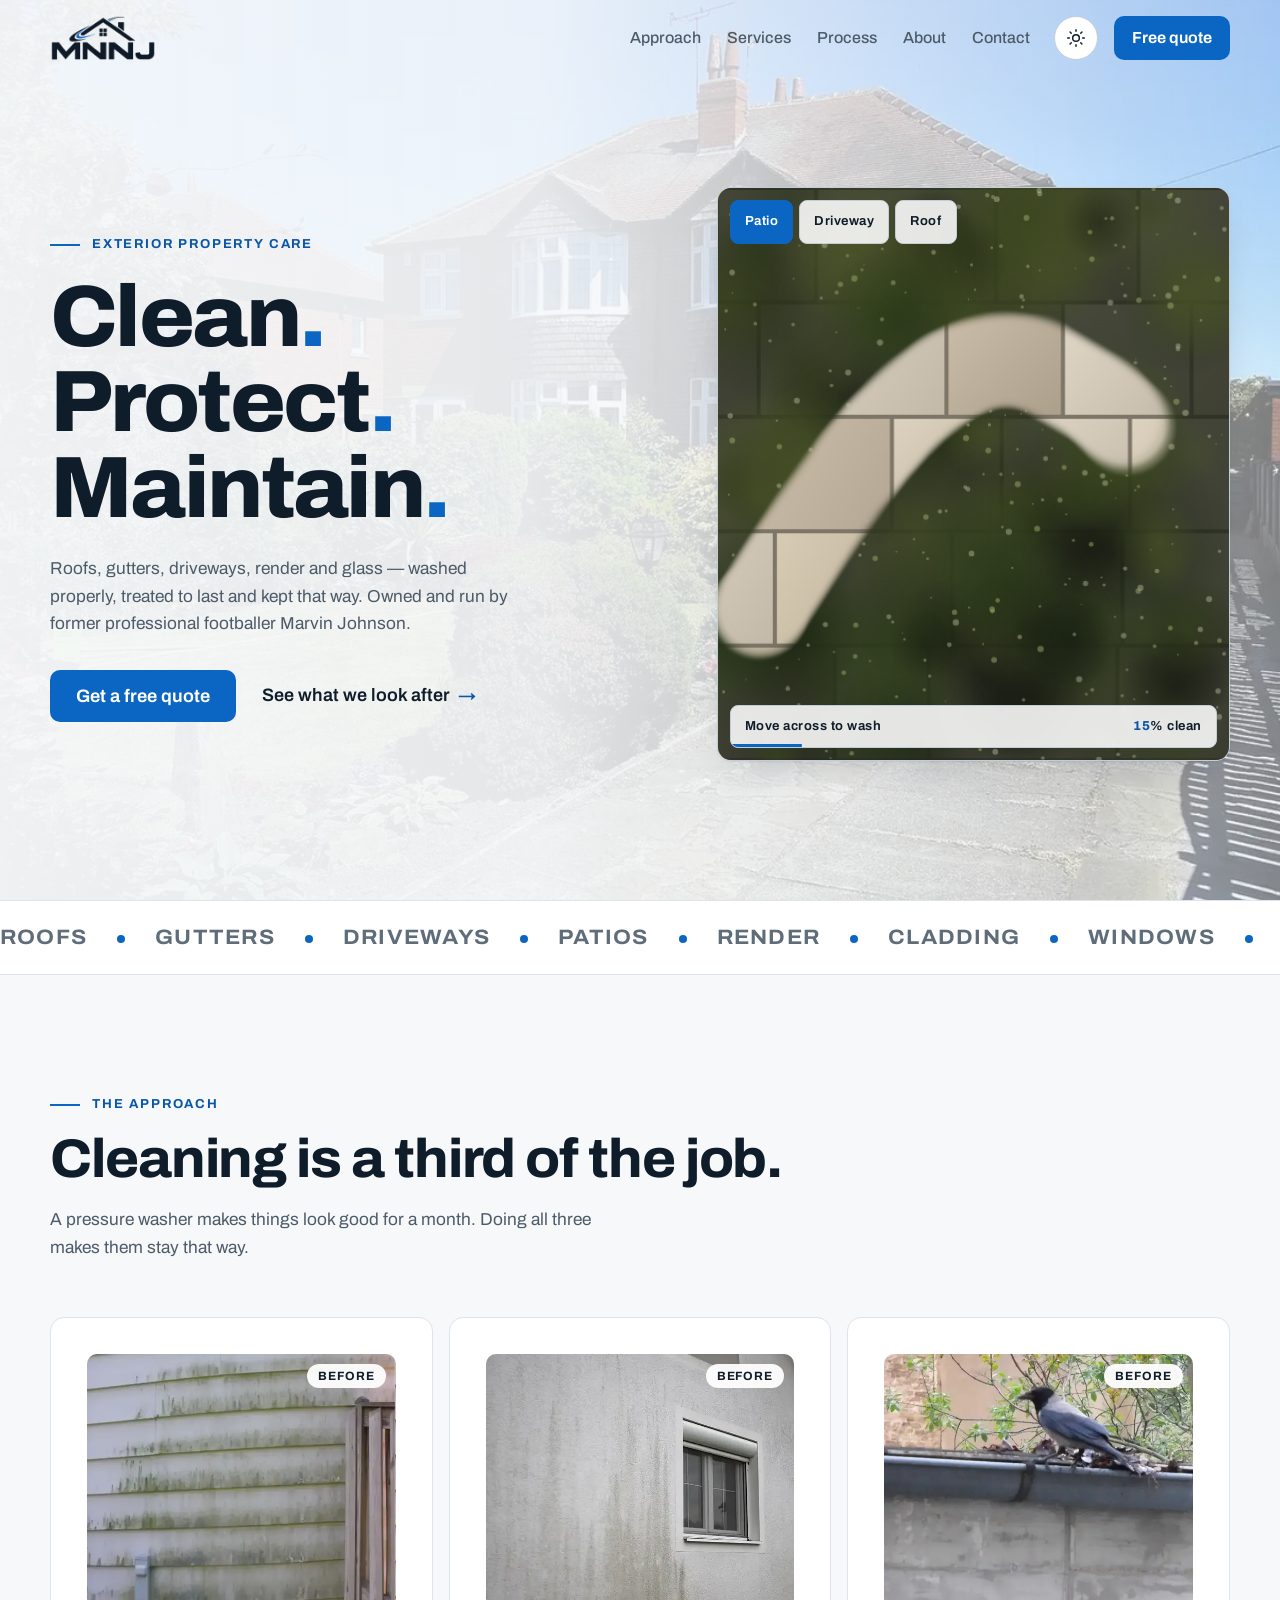
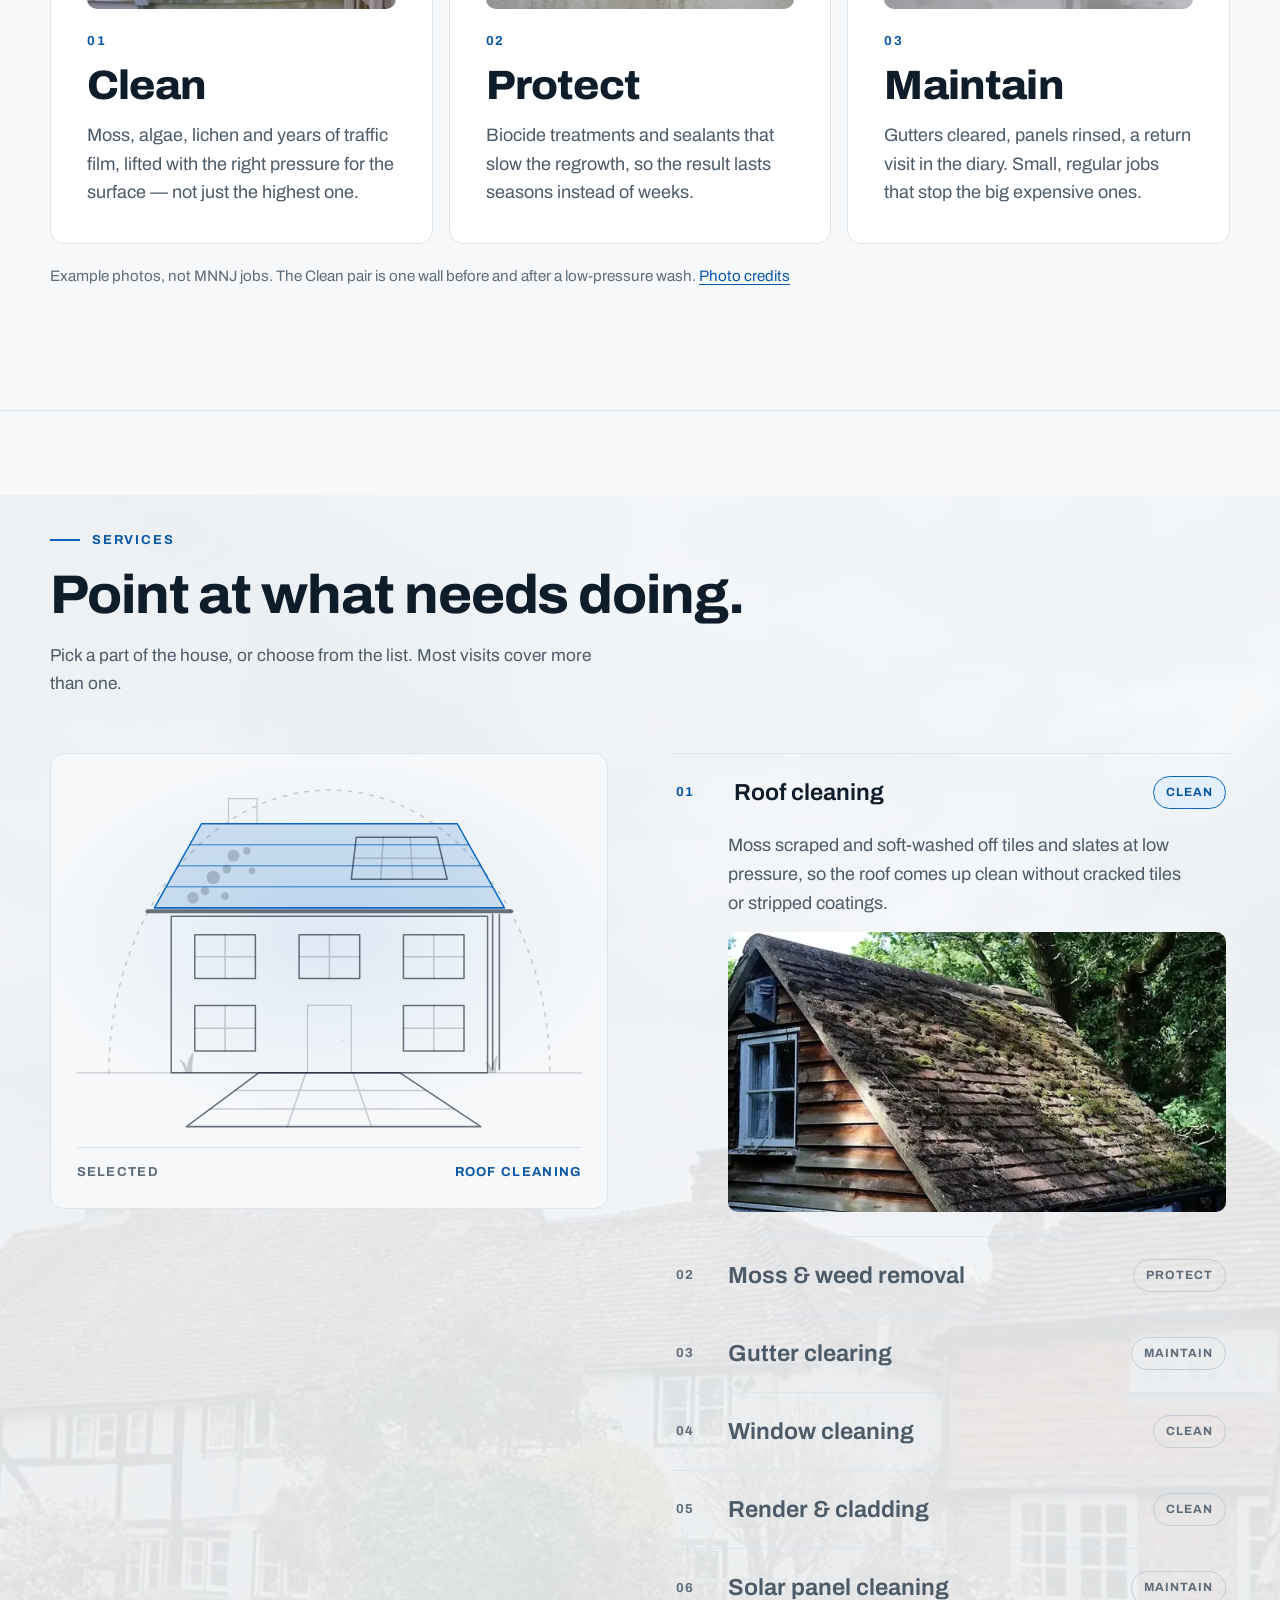
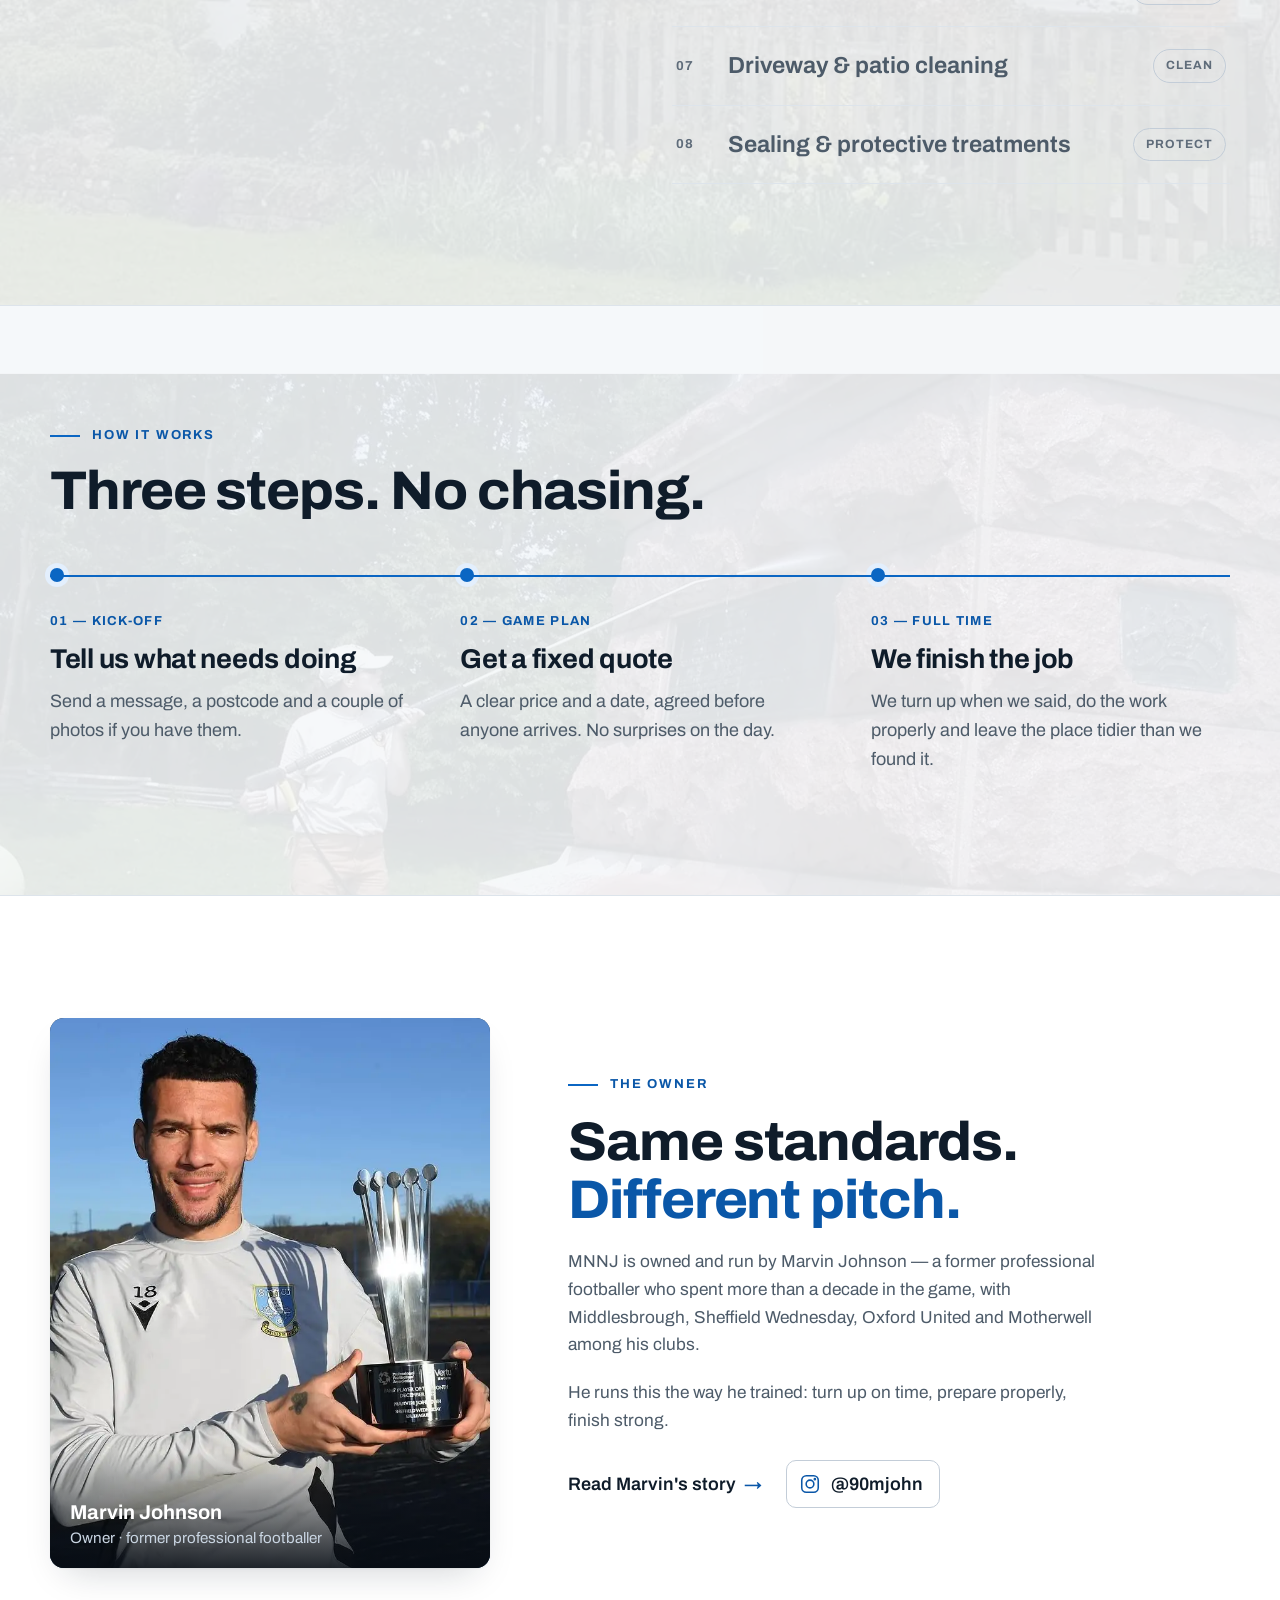
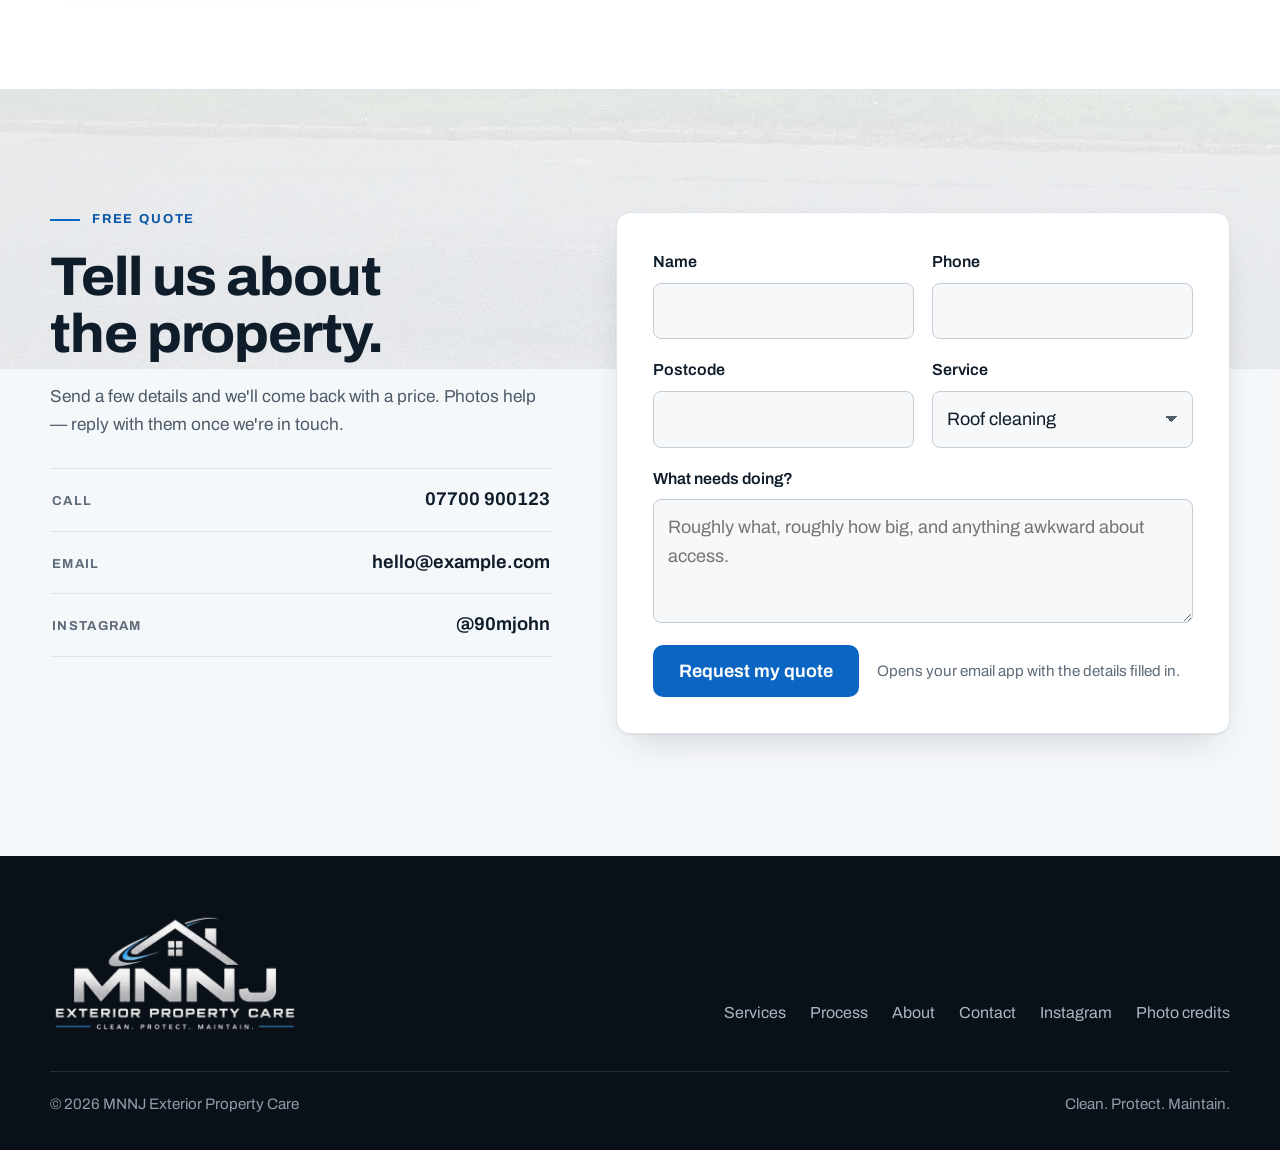
==== commit 521cf5d6: "Remove the design switcher Co-Authored-By: Claude Opus 5.5 <noreply@anthropic.com>" ====
--- a/index.html
+++ b/index.html
@@ -375,6 +375,5 @@
   </footer>
 
   <script src="assets/js/main.js" defer></script>
-  <script src="shared/design-switch.js" data-design="1" defer></script>
 </body>
 </html>
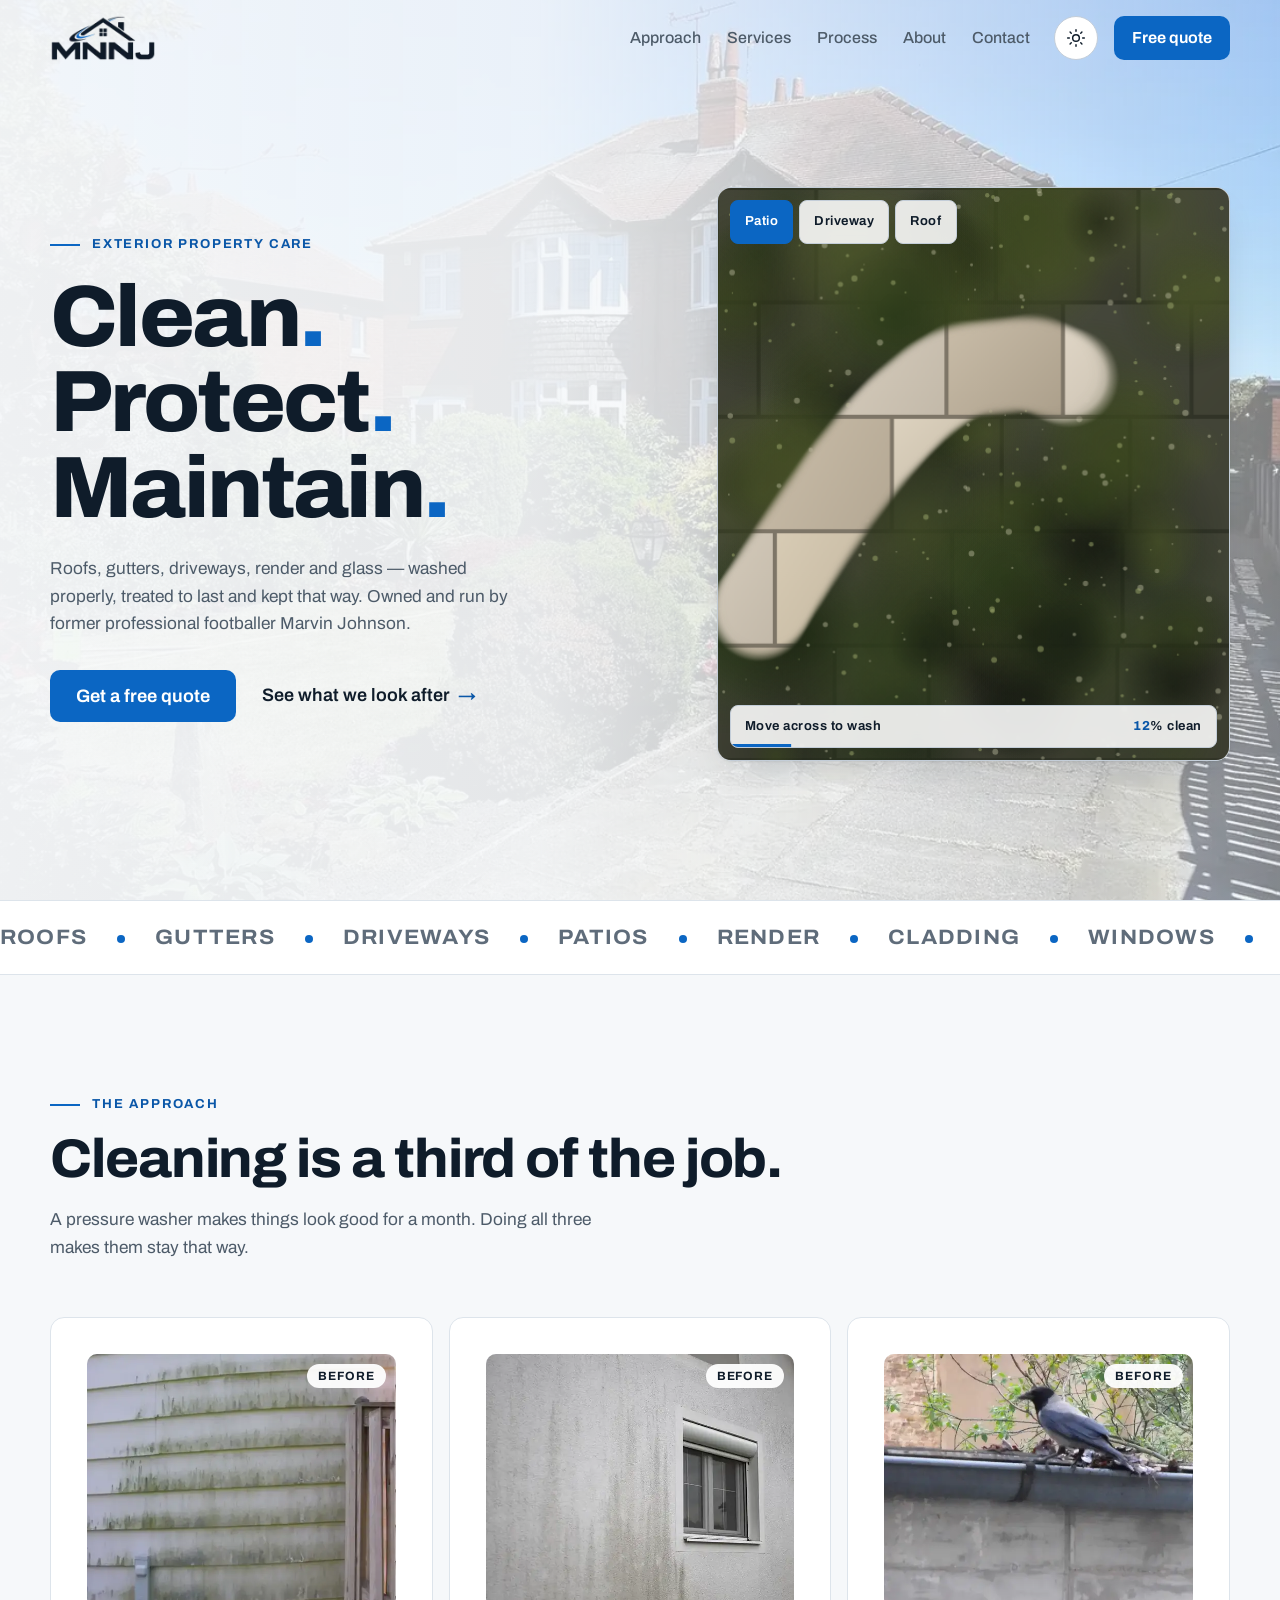
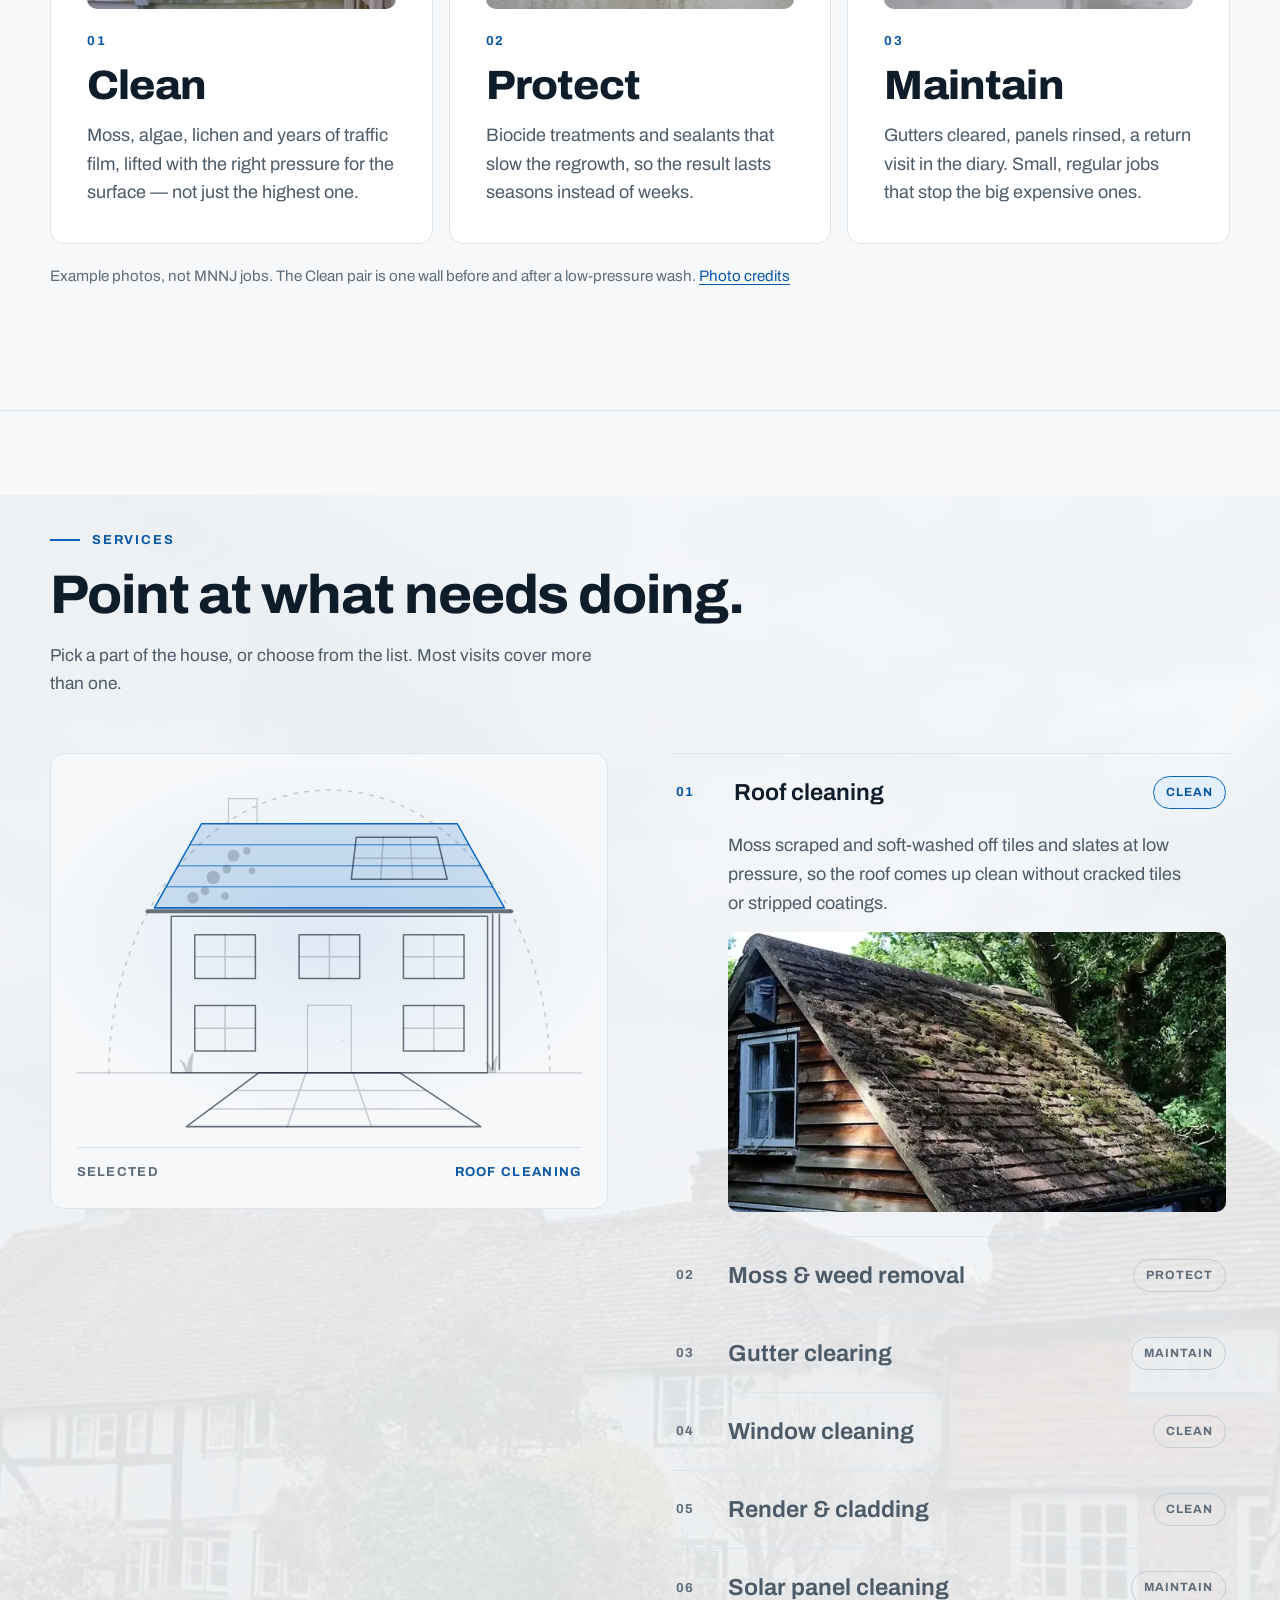
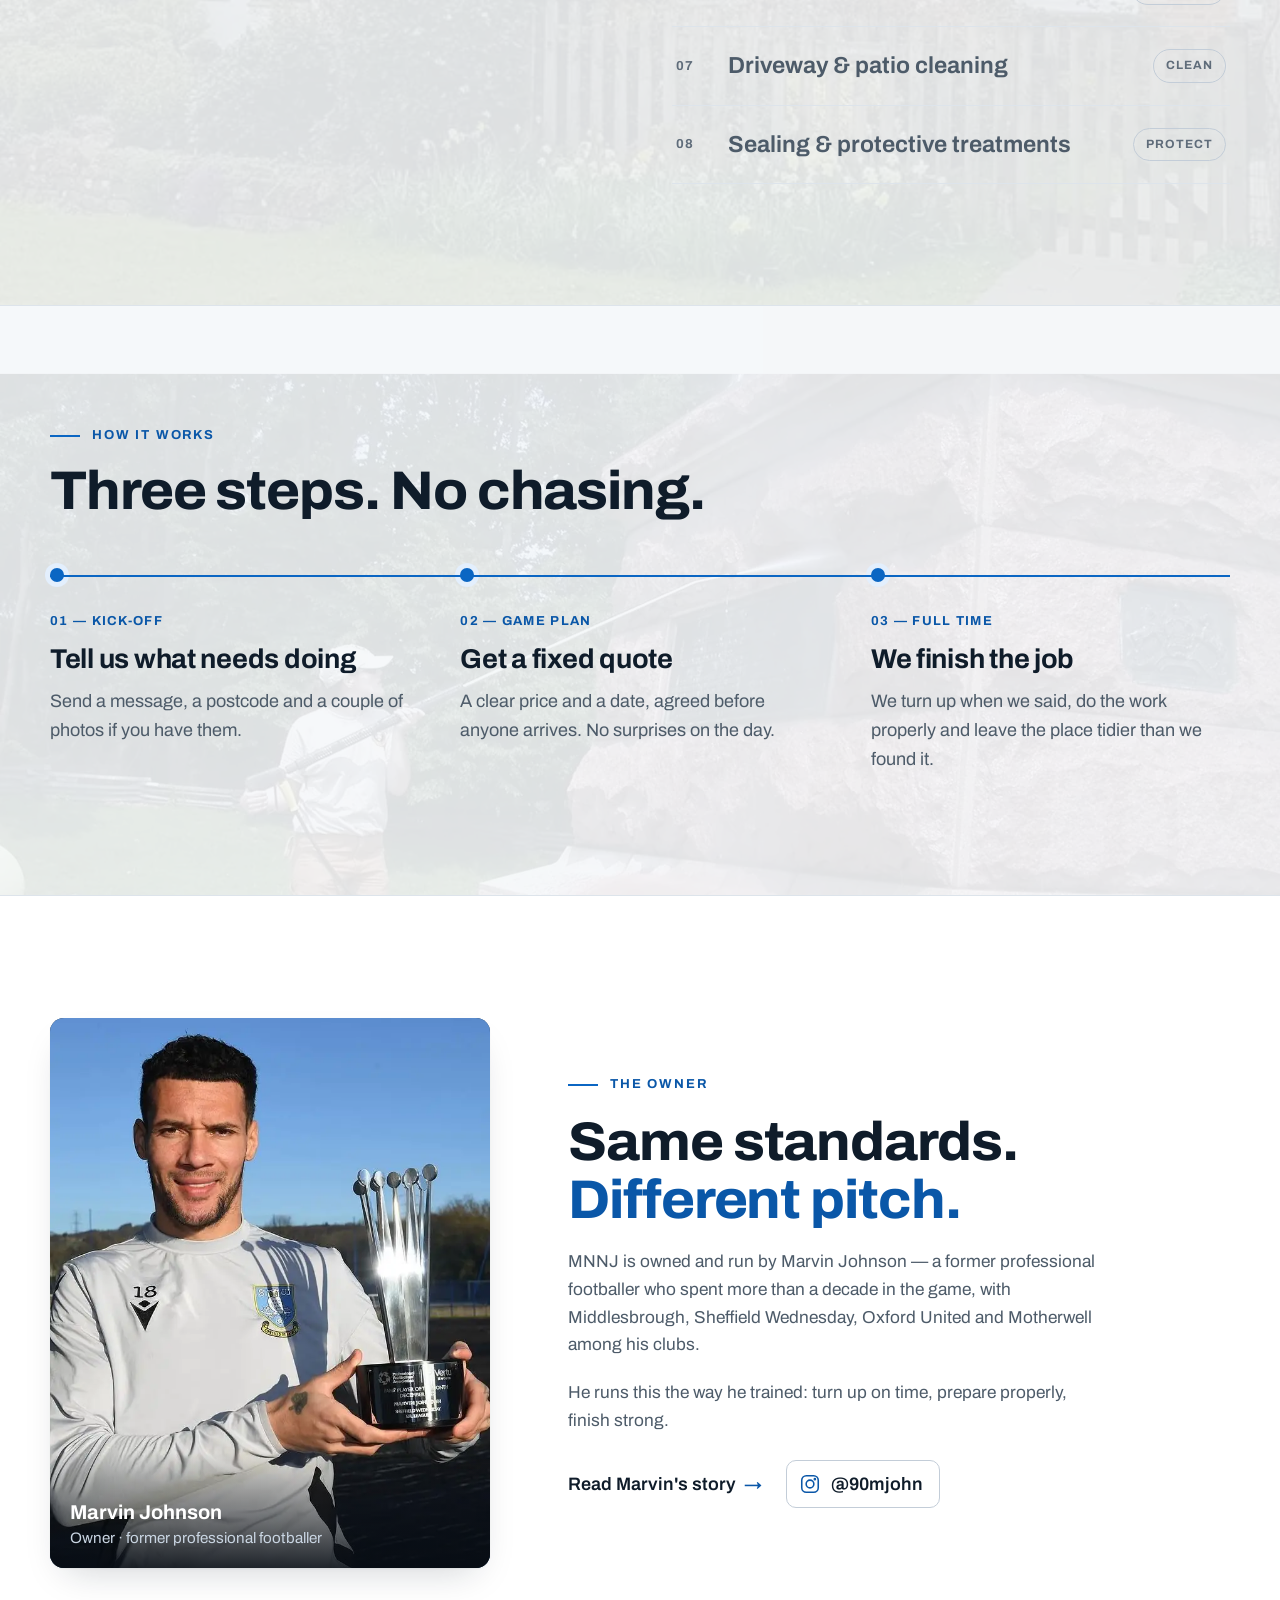
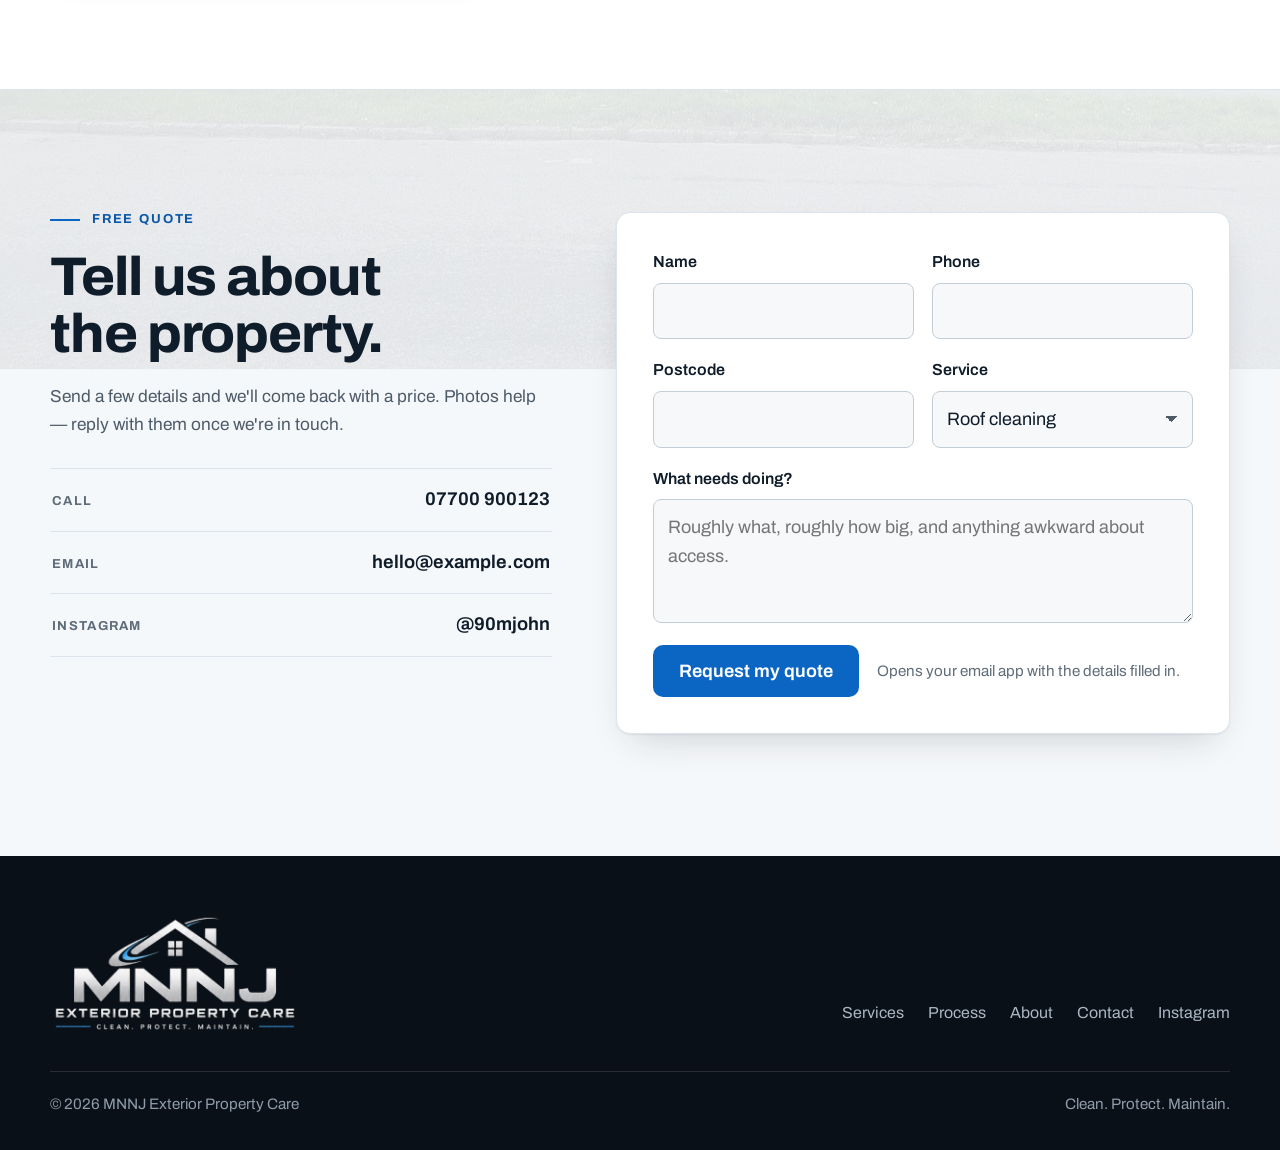
==== commit 5b80a173: "Hide the photo credits link in the home page footers Co-Authored-By: Claude Opus 5.5 <noreply@anthro" ====
--- a/index.html
+++ b/index.html
@@ -364,7 +364,7 @@
           <a href="about.html">About</a>
           <a href="#quote">Contact</a>
           <a href="https://www.instagram.com/90mjohn/" target="_blank" rel="noopener">Instagram</a>
-          <a href="credits.html">Photo credits</a>
+          <!-- <a href="credits.html">Photo credits</a> -->
         </nav>
       </div>
       <div class="footer__legal">
